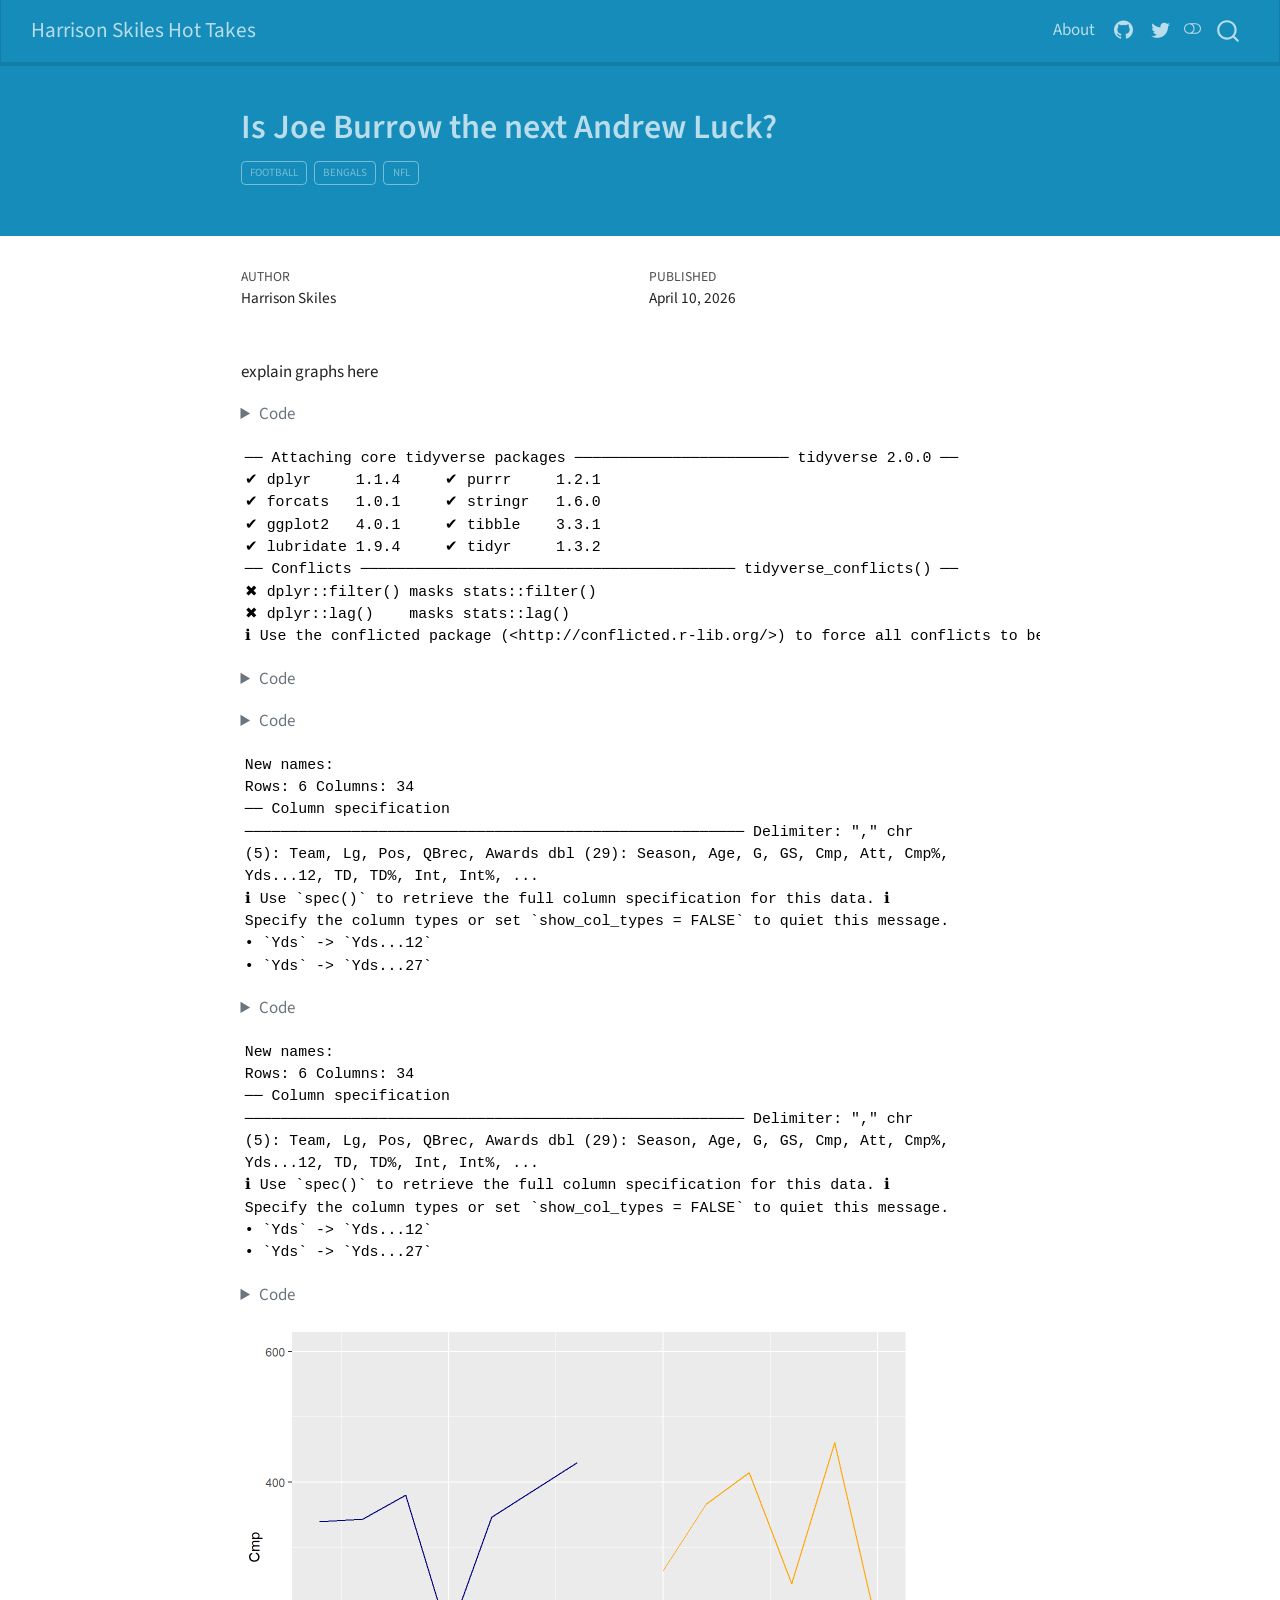
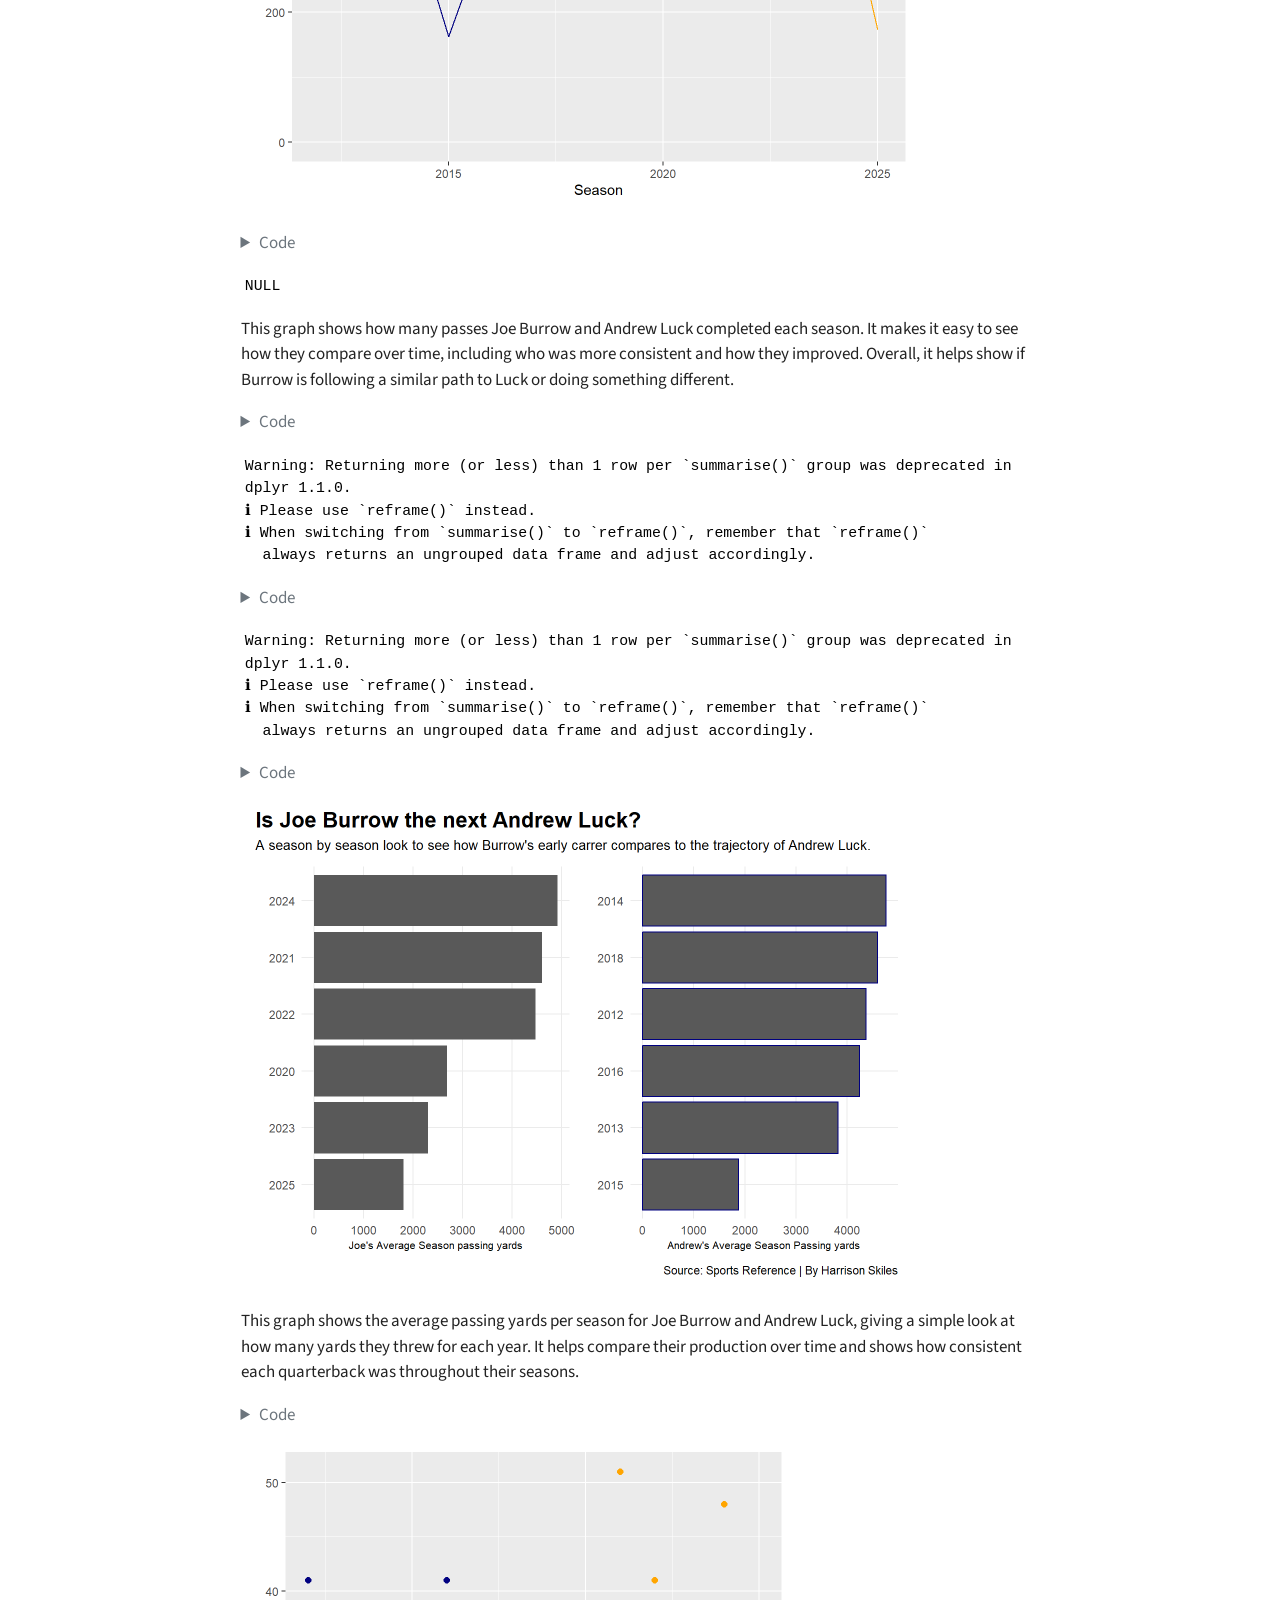
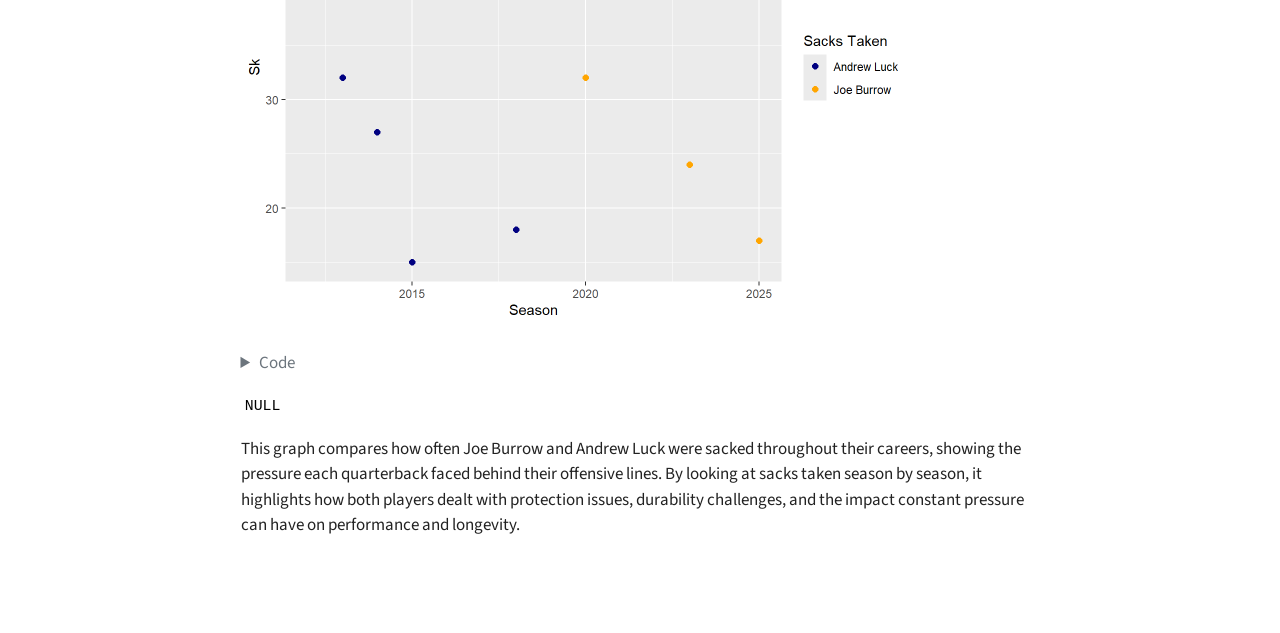
==== posts/JbvsAL/index.html @ 2c0ae437 "Update" ====
<!DOCTYPE html>
<html xmlns="http://www.w3.org/1999/xhtml" lang="en" xml:lang="en"><head>

<meta charset="utf-8">
<meta name="generator" content="quarto-1.9.36">

<meta name="viewport" content="width=device-width, initial-scale=1.0, user-scalable=yes">

<meta name="author" content="Harrison Skiles">
<meta name="dcterms.date" content="2026-04-10">

<title>Is Joe Burrow the next Andrew Luck? – Harrison Skiles Hot Takes</title>
<style>
/* Default styles provided by pandoc.
** See https://pandoc.org/MANUAL.html#variables-for-html for config info.
*/
code{white-space: pre-wrap;}
span.smallcaps{font-variant: small-caps;}
div.columns{display: flex; gap: min(4vw, 1.5em);}
div.column{flex: auto; overflow-x: auto;}
div.hanging-indent{margin-left: 1.5em; text-indent: -1.5em;}
ul.task-list{list-style: none;}
ul.task-list li input[type="checkbox"] {
  width: 0.8em;
  margin: 0 0.8em 0.2em -1em; /* quarto-specific, see https://github.com/quarto-dev/quarto-cli/issues/4556 */ 
  vertical-align: middle;
}
/* CSS for syntax highlighting */
html { -webkit-text-size-adjust: 100%; }
pre > code.sourceCode { white-space: pre; position: relative; }
pre > code.sourceCode > span { display: inline-block; line-height: 1.25; }
pre > code.sourceCode > span:empty { height: 1.2em; }
.sourceCode { overflow: visible; }
code.sourceCode > span { color: inherit; text-decoration: inherit; }
div.sourceCode { margin: 1em 0; }
pre.sourceCode { margin: 0; }
@media screen {
div.sourceCode { overflow: auto; }
}
@media print {
pre > code.sourceCode { white-space: pre-wrap; }
pre > code.sourceCode > span { text-indent: -5em; padding-left: 5em; }
}
pre.numberSource code
  { counter-reset: source-line 0; }
pre.numberSource code > span
  { position: relative; left: -4em; counter-increment: source-line; }
pre.numberSource code > span > a:first-child::before
  { content: counter(source-line);
    position: relative; left: -1em; text-align: right; vertical-align: baseline;
    border: none; display: inline-block;
    -webkit-touch-callout: none; -webkit-user-select: none;
    -khtml-user-select: none; -moz-user-select: none;
    -ms-user-select: none; user-select: none;
    padding: 0 4px; width: 4em;
  }
pre.numberSource { margin-left: 3em;  padding-left: 4px; }
div.sourceCode
  {   }
@media screen {
pre > code.sourceCode > span > a:first-child::before { text-decoration: underline; }
}
</style>


<script src="../../site_libs/quarto-nav/quarto-nav.js"></script>
<script src="../../site_libs/quarto-nav/headroom.min.js"></script>
<script src="../../site_libs/clipboard/clipboard.min.js"></script>
<script src="../../site_libs/quarto-search/autocomplete.umd.js"></script>
<script src="../../site_libs/quarto-search/fuse.min.js"></script>
<script src="../../site_libs/quarto-search/quarto-search.js"></script>
<meta name="quarto:offset" content="../../">
<link href="../../logo.png" rel="icon" type="image/png">
<script src="../../site_libs/quarto-html/quarto.js" type="module"></script>
<script src="../../site_libs/quarto-html/tabsets/tabsets.js" type="module"></script>
<script src="../../site_libs/quarto-html/popper.min.js"></script>
<script src="../../site_libs/quarto-html/tippy.umd.min.js"></script>
<script src="../../site_libs/quarto-html/anchor.min.js"></script>
<link href="../../site_libs/quarto-html/tippy.css" rel="stylesheet">
<link href="../../site_libs/quarto-html/quarto-syntax-highlighting-845c23b38eaddc0f92fda52bfe77a8c8.css" rel="stylesheet" class="quarto-color-scheme" id="quarto-text-highlighting-styles">
<link href="../../site_libs/quarto-html/quarto-syntax-highlighting-dark-f418161beb48e0141c760e455f12af2c.css" rel="stylesheet" class="quarto-color-scheme quarto-color-alternate" id="quarto-text-highlighting-styles">
<link href="../../site_libs/quarto-html/quarto-syntax-highlighting-845c23b38eaddc0f92fda52bfe77a8c8.css" rel="stylesheet" class="quarto-color-scheme-extra" id="quarto-text-highlighting-styles">
<script src="../../site_libs/bootstrap/bootstrap.min.js"></script>
<link href="../../site_libs/bootstrap/bootstrap-icons.css" rel="stylesheet">
<link href="../../site_libs/bootstrap/bootstrap-267efaf477eec0fe62d4fb3579b721f4.min.css" rel="stylesheet" append-hash="true" class="quarto-color-scheme" id="quarto-bootstrap" data-mode="light">
<link href="../../site_libs/bootstrap/bootstrap-dark-83aa922c66320fb2466ab483cafd95a8.min.css" rel="stylesheet" append-hash="true" class="quarto-color-scheme quarto-color-alternate" id="quarto-bootstrap" data-mode="light">
<link href="../../site_libs/bootstrap/bootstrap-267efaf477eec0fe62d4fb3579b721f4.min.css" rel="stylesheet" append-hash="true" class="quarto-color-scheme-extra" id="quarto-bootstrap" data-mode="light">
<script id="quarto-search-options" type="application/json">{
  "location": "navbar",
  "copy-button": false,
  "collapse-after": 3,
  "panel-placement": "end",
  "type": "overlay",
  "limit": 50,
  "keyboard-shortcut": [
    "f",
    "/",
    "s"
  ],
  "show-item-context": false,
  "language": {
    "search-no-results-text": "No results",
    "search-matching-documents-text": "matching documents",
    "search-copy-link-title": "Copy link to search",
    "search-hide-matches-text": "Hide additional matches",
    "search-more-match-text": "more match in this document",
    "search-more-matches-text": "more matches in this document",
    "search-clear-button-title": "Clear",
    "search-text-placeholder": "",
    "search-detached-cancel-button-title": "Cancel",
    "search-submit-button-title": "Submit",
    "search-label": "Search"
  }
}</script>


<link rel="stylesheet" href="../../styles.css">
</head>

<body class="nav-fixed fullcontent quarto-light"><script id="quarto-html-before-body" type="application/javascript">
    const toggleBodyColorMode = (bsSheetEl) => {
      const mode = bsSheetEl.getAttribute("data-mode");
      const bodyEl = window.document.querySelector("body");
      if (mode === "dark") {
        bodyEl.classList.add("quarto-dark");
        bodyEl.classList.remove("quarto-light");
      } else {
        bodyEl.classList.add("quarto-light");
        bodyEl.classList.remove("quarto-dark");
      }
    }
    const toggleBodyColorPrimary = () => {
      const bsSheetEl = window.document.querySelector("link#quarto-bootstrap:not([rel=disabled-stylesheet])");
      if (bsSheetEl) {
        toggleBodyColorMode(bsSheetEl);
      }
    }
    const setColorSchemeToggle = (alternate) => {
      const toggles = window.document.querySelectorAll('.quarto-color-scheme-toggle');
      for (let i=0; i < toggles.length; i++) {
        const toggle = toggles[i];
        if (toggle) {
          if (alternate) {
            toggle.classList.add("alternate");
          } else {
            toggle.classList.remove("alternate");
          }
        }
      }
    };
    const toggleColorMode = (alternate) => {
      // Switch the stylesheets
      const primaryStylesheets = window.document.querySelectorAll('link.quarto-color-scheme:not(.quarto-color-alternate)');
      const alternateStylesheets = window.document.querySelectorAll('link.quarto-color-scheme.quarto-color-alternate');
      manageTransitions('#quarto-margin-sidebar .nav-link', false);
      if (alternate) {
        // note: dark is layered on light, we don't disable primary!
        enableStylesheet(alternateStylesheets);
        for (const sheetNode of alternateStylesheets) {
          if (sheetNode.id === "quarto-bootstrap") {
            toggleBodyColorMode(sheetNode);
          }
        }
      } else {
        disableStylesheet(alternateStylesheets);
        enableStylesheet(primaryStylesheets)
        toggleBodyColorPrimary();
      }
      manageTransitions('#quarto-margin-sidebar .nav-link', true);
      // Switch the toggles
      setColorSchemeToggle(alternate)
      // Hack to workaround the fact that safari doesn't
      // properly recolor the scrollbar when toggling (#1455)
      if (navigator.userAgent.indexOf('Safari') > 0 && navigator.userAgent.indexOf('Chrome') == -1) {
        manageTransitions("body", false);
        window.scrollTo(0, 1);
        setTimeout(() => {
          window.scrollTo(0, 0);
          manageTransitions("body", true);
        }, 40);
      }
    }
    const disableStylesheet = (stylesheets) => {
      for (let i=0; i < stylesheets.length; i++) {
        const stylesheet = stylesheets[i];
        stylesheet.rel = 'disabled-stylesheet';
      }
    }
    const enableStylesheet = (stylesheets) => {
      for (let i=0; i < stylesheets.length; i++) {
        const stylesheet = stylesheets[i];
        if(stylesheet.rel !== 'stylesheet') { // for Chrome, which will still FOUC without this check
          stylesheet.rel = 'stylesheet';
        }
      }
    }
    const manageTransitions = (selector, allowTransitions) => {
      const els = window.document.querySelectorAll(selector);
      for (let i=0; i < els.length; i++) {
        const el = els[i];
        if (allowTransitions) {
          el.classList.remove('notransition');
        } else {
          el.classList.add('notransition');
        }
      }
    }
    const isFileUrl = () => {
      return window.location.protocol === 'file:';
    }
    const hasAlternateSentinel = () => {
      let styleSentinel = getColorSchemeSentinel();
      if (styleSentinel !== null) {
        return styleSentinel === "alternate";
      } else {
        return false;
      }
    }
    const setStyleSentinel = (alternate) => {
      const value = alternate ? "alternate" : "default";
      if (!isFileUrl()) {
        window.localStorage.setItem("quarto-color-scheme", value);
      } else {
        localAlternateSentinel = value;
      }
    }
    const getColorSchemeSentinel = () => {
      if (!isFileUrl()) {
        const storageValue = window.localStorage.getItem("quarto-color-scheme");
        return storageValue != null ? storageValue : localAlternateSentinel;
      } else {
        return localAlternateSentinel;
      }
    }
    const toggleGiscusIfUsed = (isAlternate, darkModeDefault) => {
      const baseTheme = document.querySelector('#giscus-base-theme')?.value ?? 'light';
      const alternateTheme = document.querySelector('#giscus-alt-theme')?.value ?? 'dark';
      let newTheme = '';
      if(authorPrefersDark) {
        newTheme = isAlternate ? baseTheme : alternateTheme;
      } else {
        newTheme = isAlternate ? alternateTheme : baseTheme;
      }
      const changeGiscusTheme = () => {
        // From: https://github.com/giscus/giscus/issues/336
        const sendMessage = (message) => {
          const iframe = document.querySelector('iframe.giscus-frame');
          if (!iframe) return;
          iframe.contentWindow.postMessage({ giscus: message }, 'https://giscus.app');
        }
        sendMessage({
          setConfig: {
            theme: newTheme
          }
        });
      }
      const isGiscussLoaded = window.document.querySelector('iframe.giscus-frame') !== null;
      if (isGiscussLoaded) {
        changeGiscusTheme();
      }
    };
    const authorPrefersDark = false;
    const darkModeDefault = authorPrefersDark;
      document.querySelector('link#quarto-text-highlighting-styles.quarto-color-scheme-extra').rel = 'disabled-stylesheet';
      document.querySelector('link#quarto-bootstrap.quarto-color-scheme-extra').rel = 'disabled-stylesheet';
    let localAlternateSentinel = darkModeDefault ? 'alternate' : 'default';
    // Dark / light mode switch
    window.quartoToggleColorScheme = () => {
      // Read the current dark / light value
      let toAlternate = !hasAlternateSentinel();
      toggleColorMode(toAlternate);
      setStyleSentinel(toAlternate);
      toggleGiscusIfUsed(toAlternate, darkModeDefault);
      window.dispatchEvent(new Event('resize'));
    };
    // Switch to dark mode if need be
    if (hasAlternateSentinel()) {
      toggleColorMode(true);
    } else {
      toggleColorMode(false);
    }
  </script>

<div id="quarto-search-results"></div>
  <header id="quarto-header" class="headroom fixed-top quarto-banner">
    <nav class="navbar navbar-expand-lg " data-bs-theme="dark">
      <div class="navbar-container container-fluid">
      <div class="navbar-brand-container mx-auto">
    <a class="navbar-brand" href="../../index.html">
    <span class="navbar-title">Harrison Skiles Hot Takes</span>
    </a>
  </div>
            <div id="quarto-search" class="" title="Search"></div>
          <button class="navbar-toggler" type="button" data-bs-toggle="collapse" data-bs-target="#navbarCollapse" aria-controls="navbarCollapse" role="menu" aria-expanded="false" aria-label="Toggle navigation" onclick="if (window.quartoToggleHeadroom) { window.quartoToggleHeadroom(); }">
  <span class="navbar-toggler-icon"></span>
</button>
          <div class="collapse navbar-collapse" id="navbarCollapse">
            <ul class="navbar-nav navbar-nav-scroll ms-auto">
  <li class="nav-item">
    <a class="nav-link" href="../../about.html"> 
<span class="menu-text">About</span></a>
  </li>  
  <li class="nav-item compact">
    <a class="nav-link" href="https://github.com/hskiles"> <i class="bi bi-github" role="img">
</i> 
<span class="menu-text"></span></a>
  </li>  
  <li class="nav-item compact">
    <a class="nav-link" href="https://twitter.com/mattwaite"> <i class="bi bi-twitter" role="img">
</i> 
<span class="menu-text"></span></a>
  </li>  
</ul>
          </div> <!-- /navcollapse -->
            <div class="quarto-navbar-tools">
  <a href="" class="quarto-color-scheme-toggle quarto-navigation-tool  px-1" onclick="window.quartoToggleColorScheme(); return false;" title="Toggle dark mode"><i class="bi"></i></a>
</div>
      </div> <!-- /container-fluid -->
    </nav>
</header>
<!-- content -->
<header id="title-block-header" class="quarto-title-block default page-columns page-full">
  <div class="quarto-title-banner page-columns page-full">
    <div class="quarto-title column-body">
      <h1 class="title">Is Joe Burrow the next Andrew Luck?</h1>
                                <div class="quarto-categories">
                <div class="quarto-category">football</div>
                <div class="quarto-category">Bengals</div>
                <div class="quarto-category">nfl</div>
              </div>
                  </div>
  </div>
    
  
  <div class="quarto-title-meta">

      <div>
      <div class="quarto-title-meta-heading">Author</div>
      <div class="quarto-title-meta-contents">
               <p>Harrison Skiles </p>
            </div>
    </div>
      
      <div>
      <div class="quarto-title-meta-heading">Published</div>
      <div class="quarto-title-meta-contents">
        <p class="date">April 10, 2026</p>
      </div>
    </div>
    
      
    </div>
    
  
  </header><div id="quarto-content" class="quarto-container page-columns page-rows-contents page-layout-article page-navbar">
<!-- sidebar -->
<!-- margin-sidebar -->
    
<!-- main -->
<main class="content quarto-banner-title-block" id="quarto-document-content">






<p>explain graphs here</p>
<div class="cell">
<details class="code-fold">
<summary>Code</summary>
<div class="code-copy-outer-scaffold"><div class="sourceCode cell-code" id="cb1"><pre class="sourceCode r code-with-copy"><code class="sourceCode r"><span id="cb1-1"><a href="#cb1-1" aria-hidden="true" tabindex="-1"></a><span class="fu">library</span>(readr)</span>
<span id="cb1-2"><a href="#cb1-2" aria-hidden="true" tabindex="-1"></a><span class="fu">library</span>(tidyverse)</span></code></pre></div><button title="Copy to Clipboard" class="code-copy-button"><i class="bi"></i></button></div>
</details>
<div class="cell-output cell-output-stderr">
<pre><code>── Attaching core tidyverse packages ──────────────────────── tidyverse 2.0.0 ──
✔ dplyr     1.1.4     ✔ purrr     1.2.1
✔ forcats   1.0.1     ✔ stringr   1.6.0
✔ ggplot2   4.0.1     ✔ tibble    3.3.1
✔ lubridate 1.9.4     ✔ tidyr     1.3.2
── Conflicts ────────────────────────────────────────── tidyverse_conflicts() ──
✖ dplyr::filter() masks stats::filter()
✖ dplyr::lag()    masks stats::lag()
ℹ Use the conflicted package (&lt;http://conflicted.r-lib.org/&gt;) to force all conflicts to become errors</code></pre>
</div>
<details class="code-fold">
<summary>Code</summary>
<div class="code-copy-outer-scaffold"><div class="sourceCode cell-code" id="cb3"><pre class="sourceCode r code-with-copy"><code class="sourceCode r"><span id="cb3-1"><a href="#cb3-1" aria-hidden="true" tabindex="-1"></a><span class="fu">library</span>(dplyr)</span>
<span id="cb3-2"><a href="#cb3-2" aria-hidden="true" tabindex="-1"></a><span class="fu">library</span>(ggplot2)</span>
<span id="cb3-3"><a href="#cb3-3" aria-hidden="true" tabindex="-1"></a><span class="fu">library</span>(patchwork)</span></code></pre></div><button title="Copy to Clipboard" class="code-copy-button"><i class="bi"></i></button></div>
</details>
</div>
<div class="cell">
<details class="code-fold">
<summary>Code</summary>
<div class="code-copy-outer-scaffold"><div class="sourceCode cell-code" id="cb4"><pre class="sourceCode r code-with-copy"><code class="sourceCode r"><span id="cb4-1"><a href="#cb4-1" aria-hidden="true" tabindex="-1"></a>joeb <span class="ot">&lt;-</span> <span class="fu">read_csv</span>(<span class="st">"data/joeb.csv"</span>)</span></code></pre></div><button title="Copy to Clipboard" class="code-copy-button"><i class="bi"></i></button></div>
</details>
<div class="cell-output cell-output-stderr">
<pre><code>New names:
Rows: 6 Columns: 34
── Column specification
──────────────────────────────────────────────────────── Delimiter: "," chr
(5): Team, Lg, Pos, QBrec, Awards dbl (29): Season, Age, G, GS, Cmp, Att, Cmp%,
Yds...12, TD, TD%, Int, Int%, ...
ℹ Use `spec()` to retrieve the full column specification for this data. ℹ
Specify the column types or set `show_col_types = FALSE` to quiet this message.
• `Yds` -&gt; `Yds...12`
• `Yds` -&gt; `Yds...27`</code></pre>
</div>
</div>
<div class="cell">
<details class="code-fold">
<summary>Code</summary>
<div class="code-copy-outer-scaffold"><div class="sourceCode cell-code" id="cb6"><pre class="sourceCode r code-with-copy"><code class="sourceCode r"><span id="cb6-1"><a href="#cb6-1" aria-hidden="true" tabindex="-1"></a>Aluck <span class="ot">&lt;-</span> <span class="fu">read_csv</span>(<span class="st">"data/andrewl.csv"</span>)</span></code></pre></div><button title="Copy to Clipboard" class="code-copy-button"><i class="bi"></i></button></div>
</details>
<div class="cell-output cell-output-stderr">
<pre><code>New names:
Rows: 6 Columns: 34
── Column specification
──────────────────────────────────────────────────────── Delimiter: "," chr
(5): Team, Lg, Pos, QBrec, Awards dbl (29): Season, Age, G, GS, Cmp, Att, Cmp%,
Yds...12, TD, TD%, Int, Int%, ...
ℹ Use `spec()` to retrieve the full column specification for this data. ℹ
Specify the column types or set `show_col_types = FALSE` to quiet this message.
• `Yds` -&gt; `Yds...12`
• `Yds` -&gt; `Yds...27`</code></pre>
</div>
</div>
<div class="cell">
<details class="code-fold">
<summary>Code</summary>
<div class="code-copy-outer-scaffold"><div class="sourceCode cell-code" id="cb8"><pre class="sourceCode r code-with-copy"><code class="sourceCode r"><span id="cb8-1"><a href="#cb8-1" aria-hidden="true" tabindex="-1"></a>joebs <span class="ot">&lt;-</span> joeb </span>
<span id="cb8-2"><a href="#cb8-2" aria-hidden="true" tabindex="-1"></a> Als <span class="ot">&lt;-</span> Aluck</span>
<span id="cb8-3"><a href="#cb8-3" aria-hidden="true" tabindex="-1"></a><span class="fu">ggplot</span>() <span class="sc">+</span></span>
<span id="cb8-4"><a href="#cb8-4" aria-hidden="true" tabindex="-1"></a>    <span class="fu">geom_line</span>(<span class="at">data=</span> joebs, <span class="fu">aes</span> (<span class="at">x=</span> Season, <span class="at">y=</span> Cmp), <span class="at">color=</span><span class="st">"orange"</span>) <span class="sc">+</span></span>
<span id="cb8-5"><a href="#cb8-5" aria-hidden="true" tabindex="-1"></a>    <span class="fu">geom_line</span>(<span class="at">data=</span> Als, <span class="fu">aes</span> (<span class="at">x=</span> Season, <span class="at">y=</span> Cmp), <span class="at">color=</span><span class="st">"navy"</span>) <span class="sc">+</span></span>
<span id="cb8-6"><a href="#cb8-6" aria-hidden="true" tabindex="-1"></a>  <span class="fu">scale_y_continuous</span>(<span class="at">limits =</span> <span class="fu">c</span>(<span class="dv">0</span>, <span class="dv">600</span>))</span></code></pre></div><button title="Copy to Clipboard" class="code-copy-button"><i class="bi"></i></button></div>
</details>
<div class="cell-output-display">
<div>
<figure class="figure">
<p><img src="index_files/figure-html/unnamed-chunk-4-1.png" class="img-fluid figure-img" width="672"></p>
</figure>
</div>
</div>
<details class="code-fold">
<summary>Code</summary>
<div class="code-copy-outer-scaffold"><div class="sourceCode cell-code" id="cb9"><pre class="sourceCode r code-with-copy"><code class="sourceCode r"><span id="cb9-1"><a href="#cb9-1" aria-hidden="true" tabindex="-1"></a><span class="fu">plot_annotation</span>(</span>
<span id="cb9-2"><a href="#cb9-2" aria-hidden="true" tabindex="-1"></a>    <span class="at">title =</span> <span class="st">"Is Joe Burrow the next Andrew Luck?"</span>,</span>
<span id="cb9-3"><a href="#cb9-3" aria-hidden="true" tabindex="-1"></a>    <span class="at">subtitle =</span> <span class="st">"A season by season look to see how Burrow's early carrer compares to the trajectory of Andrew Luck."</span>,</span>
<span id="cb9-4"><a href="#cb9-4" aria-hidden="true" tabindex="-1"></a>    <span class="at">caption =</span> <span class="st">"Source: Sports Reference | By Harrison Skiles"</span></span>
<span id="cb9-5"><a href="#cb9-5" aria-hidden="true" tabindex="-1"></a>  )  <span class="sc">&amp;</span> </span>
<span id="cb9-6"><a href="#cb9-6" aria-hidden="true" tabindex="-1"></a>  <span class="fu">theme</span>(</span>
<span id="cb9-7"><a href="#cb9-7" aria-hidden="true" tabindex="-1"></a>    <span class="at">plot.title =</span> <span class="fu">element_text</span>(<span class="at">size =</span> <span class="dv">16</span>, <span class="at">face =</span> <span class="st">"bold"</span>),</span>
<span id="cb9-8"><a href="#cb9-8" aria-hidden="true" tabindex="-1"></a>    <span class="at">axis.title =</span> <span class="fu">element_text</span>(<span class="at">size =</span> <span class="dv">8</span>), </span>
<span id="cb9-9"><a href="#cb9-9" aria-hidden="true" tabindex="-1"></a>    <span class="at">plot.subtitle =</span> <span class="fu">element_text</span>(<span class="at">size=</span><span class="dv">10</span>), </span>
<span id="cb9-10"><a href="#cb9-10" aria-hidden="true" tabindex="-1"></a>    <span class="at">panel.grid.minor =</span> <span class="fu">element_blank</span>()</span>
<span id="cb9-11"><a href="#cb9-11" aria-hidden="true" tabindex="-1"></a>  )</span></code></pre></div><button title="Copy to Clipboard" class="code-copy-button"><i class="bi"></i></button></div>
</details>
<div class="cell-output cell-output-stdout">
<pre><code>NULL</code></pre>
</div>
</div>
<p>This graph shows how many passes Joe Burrow and Andrew Luck completed each season. It makes it easy to see how they compare over time, including who was more consistent and how they improved. Overall, it helps show if Burrow is following a similar path to Luck or doing something different.</p>
<div class="cell">
<details class="code-fold">
<summary>Code</summary>
<div class="code-copy-outer-scaffold"><div class="sourceCode cell-code" id="cb11"><pre class="sourceCode r code-with-copy"><code class="sourceCode r"><span id="cb11-1"><a href="#cb11-1" aria-hidden="true" tabindex="-1"></a>joetotal <span class="ot">&lt;-</span> joebs <span class="sc">|&gt;</span></span>
<span id="cb11-2"><a href="#cb11-2" aria-hidden="true" tabindex="-1"></a>  <span class="fu">summarise</span>(</span>
<span id="cb11-3"><a href="#cb11-3" aria-hidden="true" tabindex="-1"></a>    <span class="at">totalcmp =</span> <span class="fu">sum</span>(Cmp),</span>
<span id="cb11-4"><a href="#cb11-4" aria-hidden="true" tabindex="-1"></a>    <span class="at">totalatt =</span> <span class="fu">sum</span>(Att),</span>
<span id="cb11-5"><a href="#cb11-5" aria-hidden="true" tabindex="-1"></a>    <span class="at">totaltd =</span> <span class="fu">sum</span>(TD),</span>
<span id="cb11-6"><a href="#cb11-6" aria-hidden="true" tabindex="-1"></a>    <span class="at">season=</span> Season</span>
<span id="cb11-7"><a href="#cb11-7" aria-hidden="true" tabindex="-1"></a>  ) <span class="sc">|&gt;</span></span>
<span id="cb11-8"><a href="#cb11-8" aria-hidden="true" tabindex="-1"></a>  <span class="fu">mutate</span>(</span>
<span id="cb11-9"><a href="#cb11-9" aria-hidden="true" tabindex="-1"></a>    <span class="at">passing_avg =</span> totalcmp<span class="sc">/</span>totalatt</span>
<span id="cb11-10"><a href="#cb11-10" aria-hidden="true" tabindex="-1"></a>  )</span></code></pre></div><button title="Copy to Clipboard" class="code-copy-button"><i class="bi"></i></button></div>
</details>
<div class="cell-output cell-output-stderr">
<pre><code>Warning: Returning more (or less) than 1 row per `summarise()` group was deprecated in
dplyr 1.1.0.
ℹ Please use `reframe()` instead.
ℹ When switching from `summarise()` to `reframe()`, remember that `reframe()`
  always returns an ungrouped data frame and adjust accordingly.</code></pre>
</div>
</div>
<div class="cell">
<details class="code-fold">
<summary>Code</summary>
<div class="code-copy-outer-scaffold"><div class="sourceCode cell-code" id="cb13"><pre class="sourceCode r code-with-copy"><code class="sourceCode r"><span id="cb13-1"><a href="#cb13-1" aria-hidden="true" tabindex="-1"></a>Atotal <span class="ot">&lt;-</span> Als <span class="sc">|&gt;</span></span>
<span id="cb13-2"><a href="#cb13-2" aria-hidden="true" tabindex="-1"></a>  <span class="fu">summarise</span>(</span>
<span id="cb13-3"><a href="#cb13-3" aria-hidden="true" tabindex="-1"></a>    <span class="at">totalcmp =</span> <span class="fu">sum</span>(Cmp),</span>
<span id="cb13-4"><a href="#cb13-4" aria-hidden="true" tabindex="-1"></a>    <span class="at">totalatt =</span> <span class="fu">sum</span>(Att),</span>
<span id="cb13-5"><a href="#cb13-5" aria-hidden="true" tabindex="-1"></a>    <span class="at">totaltd =</span> <span class="fu">sum</span>(TD),</span>
<span id="cb13-6"><a href="#cb13-6" aria-hidden="true" tabindex="-1"></a>    <span class="at">season =</span> Season</span>
<span id="cb13-7"><a href="#cb13-7" aria-hidden="true" tabindex="-1"></a>  ) <span class="sc">|&gt;</span></span>
<span id="cb13-8"><a href="#cb13-8" aria-hidden="true" tabindex="-1"></a>  <span class="fu">mutate</span>(</span>
<span id="cb13-9"><a href="#cb13-9" aria-hidden="true" tabindex="-1"></a>    <span class="at">passing_avg =</span> totalcmp<span class="sc">/</span>totalatt</span>
<span id="cb13-10"><a href="#cb13-10" aria-hidden="true" tabindex="-1"></a>  )</span></code></pre></div><button title="Copy to Clipboard" class="code-copy-button"><i class="bi"></i></button></div>
</details>
<div class="cell-output cell-output-stderr">
<pre><code>Warning: Returning more (or less) than 1 row per `summarise()` group was deprecated in
dplyr 1.1.0.
ℹ Please use `reframe()` instead.
ℹ When switching from `summarise()` to `reframe()`, remember that `reframe()`
  always returns an ungrouped data frame and adjust accordingly.</code></pre>
</div>
</div>
<div class="cell">
<details class="code-fold">
<summary>Code</summary>
<div class="code-copy-outer-scaffold"><div class="sourceCode cell-code" id="cb15"><pre class="sourceCode r code-with-copy"><code class="sourceCode r"><span id="cb15-1"><a href="#cb15-1" aria-hidden="true" tabindex="-1"></a>Joe <span class="ot">&lt;-</span> <span class="fu">ggplot</span>() <span class="sc">+</span> </span>
<span id="cb15-2"><a href="#cb15-2" aria-hidden="true" tabindex="-1"></a>  <span class="fu">geom_bar</span>(<span class="at">data=</span>joeb, <span class="fu">aes</span>(<span class="at">x=</span><span class="fu">reorder</span>(Season, Yds...<span class="dv">12</span>), <span class="at">weight=</span>Yds...<span class="dv">12</span>)) <span class="sc">+</span></span>
<span id="cb15-3"><a href="#cb15-3" aria-hidden="true" tabindex="-1"></a>  <span class="fu">coord_flip</span>() <span class="sc">+</span> </span>
<span id="cb15-4"><a href="#cb15-4" aria-hidden="true" tabindex="-1"></a>  <span class="fu">labs</span>(</span>
<span id="cb15-5"><a href="#cb15-5" aria-hidden="true" tabindex="-1"></a>    <span class="at">x=</span><span class="st">""</span>, </span>
<span id="cb15-6"><a href="#cb15-6" aria-hidden="true" tabindex="-1"></a>    <span class="at">y=</span><span class="st">"Joe's Average Season passing yards"</span></span>
<span id="cb15-7"><a href="#cb15-7" aria-hidden="true" tabindex="-1"></a>    ) <span class="sc">+</span> </span>
<span id="cb15-8"><a href="#cb15-8" aria-hidden="true" tabindex="-1"></a>  <span class="fu">theme_minimal</span>()</span>
<span id="cb15-9"><a href="#cb15-9" aria-hidden="true" tabindex="-1"></a></span>
<span id="cb15-10"><a href="#cb15-10" aria-hidden="true" tabindex="-1"></a>Andrew <span class="ot">&lt;-</span> <span class="fu">ggplot</span>() <span class="sc">+</span> </span>
<span id="cb15-11"><a href="#cb15-11" aria-hidden="true" tabindex="-1"></a>  <span class="fu">geom_bar</span>(<span class="at">data=</span>Als, <span class="fu">aes</span>(<span class="at">x=</span><span class="fu">reorder</span>(Season, Yds...<span class="dv">12</span>), <span class="at">weight=</span>Yds...<span class="dv">12</span>), <span class="at">color=</span><span class="st">"navy"</span>) <span class="sc">+</span></span>
<span id="cb15-12"><a href="#cb15-12" aria-hidden="true" tabindex="-1"></a>  <span class="fu">coord_flip</span>() <span class="sc">+</span>  </span>
<span id="cb15-13"><a href="#cb15-13" aria-hidden="true" tabindex="-1"></a>  <span class="fu">labs</span>(</span>
<span id="cb15-14"><a href="#cb15-14" aria-hidden="true" tabindex="-1"></a>    <span class="at">x=</span><span class="st">""</span>, </span>
<span id="cb15-15"><a href="#cb15-15" aria-hidden="true" tabindex="-1"></a>    <span class="at">y=</span><span class="st">"Andrew's Average Season Passing yards"</span>) <span class="sc">+</span> </span>
<span id="cb15-16"><a href="#cb15-16" aria-hidden="true" tabindex="-1"></a>  <span class="fu">theme_minimal</span>()</span>
<span id="cb15-17"><a href="#cb15-17" aria-hidden="true" tabindex="-1"></a></span>
<span id="cb15-18"><a href="#cb15-18" aria-hidden="true" tabindex="-1"></a>Joe <span class="sc">+</span> Andrew <span class="sc">+</span></span>
<span id="cb15-19"><a href="#cb15-19" aria-hidden="true" tabindex="-1"></a>  <span class="fu">plot_annotation</span>(</span>
<span id="cb15-20"><a href="#cb15-20" aria-hidden="true" tabindex="-1"></a>    <span class="at">title =</span> <span class="st">"Is Joe Burrow the next Andrew Luck?"</span>,</span>
<span id="cb15-21"><a href="#cb15-21" aria-hidden="true" tabindex="-1"></a>    <span class="at">subtitle =</span> <span class="st">"A season by season look to see how Burrow's early carrer compares to the trajectory of Andrew Luck."</span>,</span>
<span id="cb15-22"><a href="#cb15-22" aria-hidden="true" tabindex="-1"></a>    <span class="at">caption =</span> <span class="st">"Source: Sports Reference | By Harrison Skiles"</span></span>
<span id="cb15-23"><a href="#cb15-23" aria-hidden="true" tabindex="-1"></a>  )  <span class="sc">&amp;</span> </span>
<span id="cb15-24"><a href="#cb15-24" aria-hidden="true" tabindex="-1"></a>  <span class="fu">theme</span>(</span>
<span id="cb15-25"><a href="#cb15-25" aria-hidden="true" tabindex="-1"></a>    <span class="at">plot.title =</span> <span class="fu">element_text</span>(<span class="at">size =</span> <span class="dv">16</span>, <span class="at">face =</span> <span class="st">"bold"</span>),</span>
<span id="cb15-26"><a href="#cb15-26" aria-hidden="true" tabindex="-1"></a>    <span class="at">axis.title =</span> <span class="fu">element_text</span>(<span class="at">size =</span> <span class="dv">8</span>), </span>
<span id="cb15-27"><a href="#cb15-27" aria-hidden="true" tabindex="-1"></a>    <span class="at">plot.subtitle =</span> <span class="fu">element_text</span>(<span class="at">size=</span><span class="dv">10</span>), </span>
<span id="cb15-28"><a href="#cb15-28" aria-hidden="true" tabindex="-1"></a>    <span class="at">panel.grid.minor =</span> <span class="fu">element_blank</span>()</span>
<span id="cb15-29"><a href="#cb15-29" aria-hidden="true" tabindex="-1"></a>  )</span></code></pre></div><button title="Copy to Clipboard" class="code-copy-button"><i class="bi"></i></button></div>
</details>
<div class="cell-output-display">
<div>
<figure class="figure">
<p><img src="index_files/figure-html/unnamed-chunk-7-1.png" class="img-fluid figure-img" width="672"></p>
</figure>
</div>
</div>
</div>
<p>This graph shows the average passing yards per season for Joe Burrow and Andrew Luck, giving a simple look at how many yards they threw for each year. It helps compare their production over time and shows how consistent each quarterback was throughout their seasons.</p>
<div class="cell">
<details class="code-fold">
<summary>Code</summary>
<div class="code-copy-outer-scaffold"><div class="sourceCode cell-code" id="cb16"><pre class="sourceCode r code-with-copy"><code class="sourceCode r"><span id="cb16-1"><a href="#cb16-1" aria-hidden="true" tabindex="-1"></a><span class="fu">ggplot</span>() <span class="sc">+</span></span>
<span id="cb16-2"><a href="#cb16-2" aria-hidden="true" tabindex="-1"></a>  <span class="fu">geom_segment</span>(</span>
<span id="cb16-3"><a href="#cb16-3" aria-hidden="true" tabindex="-1"></a>    <span class="at">data=</span> joeb,</span>
<span id="cb16-4"><a href="#cb16-4" aria-hidden="true" tabindex="-1"></a>    <span class="fu">aes</span>(</span>
<span id="cb16-5"><a href="#cb16-5" aria-hidden="true" tabindex="-1"></a>      <span class="at">y=</span>Sk, <span class="at">yend=</span>Sk,</span>
<span id="cb16-6"><a href="#cb16-6" aria-hidden="true" tabindex="-1"></a>      <span class="at">x=</span> Season, <span class="at">xend=</span> Season) ,</span>
<span id="cb16-7"><a href="#cb16-7" aria-hidden="true" tabindex="-1"></a>    <span class="at">color=</span><span class="st">"white"</span> ,</span>
<span id="cb16-8"><a href="#cb16-8" aria-hidden="true" tabindex="-1"></a>    <span class="at">linewidth =</span> <span class="fl">1.5</span></span>
<span id="cb16-9"><a href="#cb16-9" aria-hidden="true" tabindex="-1"></a>    ) <span class="sc">+</span></span>
<span id="cb16-10"><a href="#cb16-10" aria-hidden="true" tabindex="-1"></a>  <span class="fu">geom_point</span>(</span>
<span id="cb16-11"><a href="#cb16-11" aria-hidden="true" tabindex="-1"></a>    <span class="at">data=</span> joeb,</span>
<span id="cb16-12"><a href="#cb16-12" aria-hidden="true" tabindex="-1"></a>    <span class="fu">aes</span>(</span>
<span id="cb16-13"><a href="#cb16-13" aria-hidden="true" tabindex="-1"></a>      <span class="at">y=</span>Sk,</span>
<span id="cb16-14"><a href="#cb16-14" aria-hidden="true" tabindex="-1"></a>      <span class="at">x=</span>Season,</span>
<span id="cb16-15"><a href="#cb16-15" aria-hidden="true" tabindex="-1"></a>      <span class="at">color=</span><span class="st">"Joe Burrow"</span></span>
<span id="cb16-16"><a href="#cb16-16" aria-hidden="true" tabindex="-1"></a>    ), </span>
<span id="cb16-17"><a href="#cb16-17" aria-hidden="true" tabindex="-1"></a>    <span class="at">size=</span><span class="dv">2</span></span>
<span id="cb16-18"><a href="#cb16-18" aria-hidden="true" tabindex="-1"></a>  )<span class="sc">+</span></span>
<span id="cb16-19"><a href="#cb16-19" aria-hidden="true" tabindex="-1"></a>  <span class="fu">geom_point</span>(</span>
<span id="cb16-20"><a href="#cb16-20" aria-hidden="true" tabindex="-1"></a>    <span class="at">data=</span> Aluck,</span>
<span id="cb16-21"><a href="#cb16-21" aria-hidden="true" tabindex="-1"></a>    <span class="fu">aes</span>(</span>
<span id="cb16-22"><a href="#cb16-22" aria-hidden="true" tabindex="-1"></a>      <span class="at">y=</span>Sk,</span>
<span id="cb16-23"><a href="#cb16-23" aria-hidden="true" tabindex="-1"></a>      <span class="at">x=</span>Season,</span>
<span id="cb16-24"><a href="#cb16-24" aria-hidden="true" tabindex="-1"></a>      <span class="at">color=</span><span class="st">"Andrew Luck"</span></span>
<span id="cb16-25"><a href="#cb16-25" aria-hidden="true" tabindex="-1"></a>    ),</span>
<span id="cb16-26"><a href="#cb16-26" aria-hidden="true" tabindex="-1"></a>    <span class="at">size=</span><span class="dv">2</span></span>
<span id="cb16-27"><a href="#cb16-27" aria-hidden="true" tabindex="-1"></a>    )<span class="sc">+</span></span>
<span id="cb16-28"><a href="#cb16-28" aria-hidden="true" tabindex="-1"></a>  <span class="fu">scale_color_manual</span>(<span class="at">name=</span><span class="st">"Sacks Taken"</span>, <span class="at">values=</span><span class="fu">c</span>(<span class="st">"navy"</span>, <span class="st">"orange"</span>)</span>
<span id="cb16-29"><a href="#cb16-29" aria-hidden="true" tabindex="-1"></a>  )</span></code></pre></div><button title="Copy to Clipboard" class="code-copy-button"><i class="bi"></i></button></div>
</details>
<div class="cell-output-display">
<div>
<figure class="figure">
<p><img src="index_files/figure-html/unnamed-chunk-8-1.png" class="img-fluid figure-img" width="672"></p>
</figure>
</div>
</div>
<details class="code-fold">
<summary>Code</summary>
<div class="code-copy-outer-scaffold"><div class="sourceCode cell-code" id="cb17"><pre class="sourceCode r code-with-copy"><code class="sourceCode r"><span id="cb17-1"><a href="#cb17-1" aria-hidden="true" tabindex="-1"></a><span class="fu">plot_annotation</span>(</span>
<span id="cb17-2"><a href="#cb17-2" aria-hidden="true" tabindex="-1"></a>    <span class="at">title =</span> <span class="st">"Injuries have effected both of these quarterbacks"</span>,</span>
<span id="cb17-3"><a href="#cb17-3" aria-hidden="true" tabindex="-1"></a>    <span class="at">subtitle =</span> <span class="st">"A look into how many sacks both have taken."</span>,</span>
<span id="cb17-4"><a href="#cb17-4" aria-hidden="true" tabindex="-1"></a>    <span class="at">caption =</span> <span class="st">"Source: Sports Reference | By Harrison Skiles"</span></span>
<span id="cb17-5"><a href="#cb17-5" aria-hidden="true" tabindex="-1"></a>  )  <span class="sc">&amp;</span> </span>
<span id="cb17-6"><a href="#cb17-6" aria-hidden="true" tabindex="-1"></a>  <span class="fu">theme</span>(</span>
<span id="cb17-7"><a href="#cb17-7" aria-hidden="true" tabindex="-1"></a>    <span class="at">plot.title =</span> <span class="fu">element_text</span>(<span class="at">size =</span> <span class="dv">16</span>, <span class="at">face =</span> <span class="st">"bold"</span>),</span>
<span id="cb17-8"><a href="#cb17-8" aria-hidden="true" tabindex="-1"></a>    <span class="at">axis.title =</span> <span class="fu">element_text</span>(<span class="at">size =</span> <span class="dv">8</span>), </span>
<span id="cb17-9"><a href="#cb17-9" aria-hidden="true" tabindex="-1"></a>    <span class="at">plot.subtitle =</span> <span class="fu">element_text</span>(<span class="at">size=</span><span class="dv">10</span>), </span>
<span id="cb17-10"><a href="#cb17-10" aria-hidden="true" tabindex="-1"></a>    <span class="at">panel.grid.minor =</span> <span class="fu">element_blank</span>()</span>
<span id="cb17-11"><a href="#cb17-11" aria-hidden="true" tabindex="-1"></a>  )</span></code></pre></div><button title="Copy to Clipboard" class="code-copy-button"><i class="bi"></i></button></div>
</details>
<div class="cell-output cell-output-stdout">
<pre><code>NULL</code></pre>
</div>
</div>
<p>This graph compares how often Joe Burrow and Andrew Luck were sacked throughout their careers, showing the pressure each quarterback faced behind their offensive lines. By looking at sacks taken season by season, it highlights how both players dealt with protection issues, durability challenges, and the impact constant pressure can have on performance and longevity.</p>



</main> <!-- /main -->
<script id="quarto-html-after-body" type="application/javascript">
  window.document.addEventListener("DOMContentLoaded", function (event) {
    // Ensure there is a toggle, if there isn't float one in the top right
    if (window.document.querySelector('.quarto-color-scheme-toggle') === null) {
      const a = window.document.createElement('a');
      a.classList.add('top-right');
      a.classList.add('quarto-color-scheme-toggle');
      a.href = "";
      a.onclick = function() { try { window.quartoToggleColorScheme(); } catch {} return false; };
      const i = window.document.createElement("i");
      i.classList.add('bi');
      a.appendChild(i);
      window.document.body.appendChild(a);
    }
    setColorSchemeToggle(hasAlternateSentinel())
    const icon = "";
    const anchorJS = new window.AnchorJS();
    anchorJS.options = {
      placement: 'right',
      icon: icon
    };
    anchorJS.add('.anchored');
    const isCodeAnnotation = (el) => {
      for (const clz of el.classList) {
        if (clz.startsWith('code-annotation-')) {                     
          return true;
        }
      }
      return false;
    }
    const onCopySuccess = function(e) {
      // button target
      const button = e.trigger;
      // don't keep focus
      button.blur();
      // flash "checked"
      button.classList.add('code-copy-button-checked');
      var currentTitle = button.getAttribute("title");
      button.setAttribute("title", "Copied!");
      let tooltip;
      if (window.bootstrap) {
        button.setAttribute("data-bs-toggle", "tooltip");
        button.setAttribute("data-bs-placement", "left");
        button.setAttribute("data-bs-title", "Copied!");
        tooltip = new bootstrap.Tooltip(button, 
          { trigger: "manual", 
            customClass: "code-copy-button-tooltip",
            offset: [0, -8]});
        tooltip.show();    
      }
      setTimeout(function() {
        if (tooltip) {
          tooltip.hide();
          button.removeAttribute("data-bs-title");
          button.removeAttribute("data-bs-toggle");
          button.removeAttribute("data-bs-placement");
        }
        button.setAttribute("title", currentTitle);
        button.classList.remove('code-copy-button-checked');
      }, 1000);
      // clear code selection
      e.clearSelection();
    }
    const getTextToCopy = function(trigger) {
      const outerScaffold = trigger.parentElement.cloneNode(true);
      const codeEl = outerScaffold.querySelector('code');
      for (const childEl of codeEl.children) {
        if (isCodeAnnotation(childEl)) {
          childEl.remove();
        }
      }
      return codeEl.innerText;
    }
    const clipboard = new window.ClipboardJS('.code-copy-button:not([data-in-quarto-modal])', {
      text: getTextToCopy
    });
    clipboard.on('success', onCopySuccess);
    if (window.document.getElementById('quarto-embedded-source-code-modal')) {
      const clipboardModal = new window.ClipboardJS('.code-copy-button[data-in-quarto-modal]', {
        text: getTextToCopy,
        container: window.document.getElementById('quarto-embedded-source-code-modal')
      });
      clipboardModal.on('success', onCopySuccess);
    }
      var localhostRegex = new RegExp(/^(?:http|https):\/\/localhost\:?[0-9]*\//);
      var mailtoRegex = new RegExp(/^mailto:/);
        var filterRegex = new RegExp('/' + window.location.host + '/');
      var isInternal = (href) => {
          return filterRegex.test(href) || localhostRegex.test(href) || mailtoRegex.test(href);
      }
      // Inspect non-navigation links and adorn them if external
     var links = window.document.querySelectorAll('a[href]:not(.nav-link):not(.navbar-brand):not(.toc-action):not(.sidebar-link):not(.sidebar-item-toggle):not(.pagination-link):not(.no-external):not([aria-hidden]):not(.dropdown-item):not(.quarto-navigation-tool):not(.about-link)');
      for (var i=0; i<links.length; i++) {
        const link = links[i];
        if (!isInternal(link.href)) {
          // undo the damage that might have been done by quarto-nav.js in the case of
          // links that we want to consider external
          if (link.dataset.originalHref !== undefined) {
            link.href = link.dataset.originalHref;
          }
        }
      }
    function tippyHover(el, contentFn, onTriggerFn, onUntriggerFn) {
      const config = {
        allowHTML: true,
        maxWidth: 500,
        delay: 100,
        arrow: false,
        appendTo: function(el) {
            return el.parentElement;
        },
        interactive: true,
        interactiveBorder: 10,
        theme: 'quarto',
        placement: 'bottom-start',
      };
      if (contentFn) {
        config.content = contentFn;
      }
      if (onTriggerFn) {
        config.onTrigger = onTriggerFn;
      }
      if (onUntriggerFn) {
        config.onUntrigger = onUntriggerFn;
      }
      window.tippy(el, config); 
    }
    const noterefs = window.document.querySelectorAll('a[role="doc-noteref"]');
    for (var i=0; i<noterefs.length; i++) {
      const ref = noterefs[i];
      tippyHover(ref, function() {
        // use id or data attribute instead here
        let href = ref.getAttribute('data-footnote-href') || ref.getAttribute('href');
        try { href = new URL(href).hash; } catch {}
        const id = href.replace(/^#\/?/, "");
        const note = window.document.getElementById(id);
        if (note) {
          return note.innerHTML;
        } else {
          return "";
        }
      });
    }
    const xrefs = window.document.querySelectorAll('a.quarto-xref');
    const processXRef = (id, note) => {
      // Strip column container classes
      const stripColumnClz = (el) => {
        el.classList.remove("page-full", "page-columns");
        if (el.children) {
          for (const child of el.children) {
            stripColumnClz(child);
          }
        }
      }
      stripColumnClz(note)
      if (id === null || id.startsWith('sec-')) {
        // Special case sections, only their first couple elements
        const container = document.createElement("div");
        if (note.children && note.children.length > 2) {
          container.appendChild(note.children[0].cloneNode(true));
          for (let i = 1; i < note.children.length; i++) {
            const child = note.children[i];
            if (child.tagName === "P" && child.innerText === "") {
              continue;
            } else {
              container.appendChild(child.cloneNode(true));
              break;
            }
          }
          if (window.Quarto?.typesetMath) {
            window.Quarto.typesetMath(container);
          }
          return container.innerHTML
        } else {
          if (window.Quarto?.typesetMath) {
            window.Quarto.typesetMath(note);
          }
          return note.innerHTML;
        }
      } else {
        // Remove any anchor links if they are present
        const anchorLink = note.querySelector('a.anchorjs-link');
        if (anchorLink) {
          anchorLink.remove();
        }
        if (window.Quarto?.typesetMath) {
          window.Quarto.typesetMath(note);
        }
        if (note.classList.contains("callout")) {
          return note.outerHTML;
        } else {
          return note.innerHTML;
        }
      }
    }
    for (var i=0; i<xrefs.length; i++) {
      const xref = xrefs[i];
      tippyHover(xref, undefined, function(instance) {
        instance.disable();
        let url = xref.getAttribute('href');
        let hash = undefined; 
        if (url.startsWith('#')) {
          hash = url;
        } else {
          try { hash = new URL(url).hash; } catch {}
        }
        if (hash) {
          const id = hash.replace(/^#\/?/, "");
          const note = window.document.getElementById(id);
          if (note !== null) {
            try {
              const html = processXRef(id, note.cloneNode(true));
              instance.setContent(html);
            } finally {
              instance.enable();
              instance.show();
            }
          } else {
            // See if we can fetch this
            fetch(url.split('#')[0])
            .then(res => res.text())
            .then(html => {
              const parser = new DOMParser();
              const htmlDoc = parser.parseFromString(html, "text/html");
              const note = htmlDoc.getElementById(id);
              if (note !== null) {
                const html = processXRef(id, note);
                instance.setContent(html);
              } 
            }).finally(() => {
              instance.enable();
              instance.show();
            });
          }
        } else {
          // See if we can fetch a full url (with no hash to target)
          // This is a special case and we should probably do some content thinning / targeting
          fetch(url)
          .then(res => res.text())
          .then(html => {
            const parser = new DOMParser();
            const htmlDoc = parser.parseFromString(html, "text/html");
            const note = htmlDoc.querySelector('main.content');
            if (note !== null) {
              // This should only happen for chapter cross references
              // (since there is no id in the URL)
              // remove the first header
              if (note.children.length > 0 && note.children[0].tagName === "HEADER") {
                note.children[0].remove();
              }
              const html = processXRef(null, note);
              instance.setContent(html);
            } 
          }).finally(() => {
            instance.enable();
            instance.show();
          });
        }
      }, function(instance) {
      });
    }
        let selectedAnnoteEl;
        const selectorForAnnotation = ( cell, annotation) => {
          let cellAttr = 'data-code-cell="' + cell + '"';
          let lineAttr = 'data-code-annotation="' +  annotation + '"';
          const selector = 'span[' + cellAttr + '][' + lineAttr + ']';
          return selector;
        }
        const selectCodeLines = (annoteEl) => {
          const doc = window.document;
          const targetCell = annoteEl.getAttribute("data-target-cell");
          const targetAnnotation = annoteEl.getAttribute("data-target-annotation");
          const annoteSpan = window.document.querySelector(selectorForAnnotation(targetCell, targetAnnotation));
          const lines = annoteSpan.getAttribute("data-code-lines").split(",");
          const lineIds = lines.map((line) => {
            return targetCell + "-" + line;
          })
          let top = null;
          let height = null;
          let parent = null;
          if (lineIds.length > 0) {
              //compute the position of the single el (top and bottom and make a div)
              const el = window.document.getElementById(lineIds[0]);
              top = el.offsetTop;
              height = el.offsetHeight;
              parent = el.parentElement.parentElement;
            if (lineIds.length > 1) {
              const lastEl = window.document.getElementById(lineIds[lineIds.length - 1]);
              const bottom = lastEl.offsetTop + lastEl.offsetHeight;
              height = bottom - top;
            }
            if (top !== null && height !== null && parent !== null) {
              // cook up a div (if necessary) and position it 
              let div = window.document.getElementById("code-annotation-line-highlight");
              if (div === null) {
                div = window.document.createElement("div");
                div.setAttribute("id", "code-annotation-line-highlight");
                div.style.position = 'absolute';
                parent.appendChild(div);
              }
              div.style.top = top - 2 + "px";
              div.style.height = height + 4 + "px";
              div.style.left = 0;
              let gutterDiv = window.document.getElementById("code-annotation-line-highlight-gutter");
              if (gutterDiv === null) {
                gutterDiv = window.document.createElement("div");
                gutterDiv.setAttribute("id", "code-annotation-line-highlight-gutter");
                gutterDiv.style.position = 'absolute';
                const codeCell = window.document.getElementById(targetCell);
                const gutter = codeCell.querySelector('.code-annotation-gutter');
                gutter.appendChild(gutterDiv);
              }
              gutterDiv.style.top = top - 2 + "px";
              gutterDiv.style.height = height + 4 + "px";
            }
            selectedAnnoteEl = annoteEl;
          }
        };
        const unselectCodeLines = () => {
          const elementsIds = ["code-annotation-line-highlight", "code-annotation-line-highlight-gutter"];
          elementsIds.forEach((elId) => {
            const div = window.document.getElementById(elId);
            if (div) {
              div.remove();
            }
          });
          selectedAnnoteEl = undefined;
        };
          // Handle positioning of the toggle
      window.addEventListener(
        "resize",
        throttle(() => {
          elRect = undefined;
          if (selectedAnnoteEl) {
            selectCodeLines(selectedAnnoteEl);
          }
        }, 10)
      );
      function throttle(fn, ms) {
      let throttle = false;
      let timer;
        return (...args) => {
          if(!throttle) { // first call gets through
              fn.apply(this, args);
              throttle = true;
          } else { // all the others get throttled
              if(timer) clearTimeout(timer); // cancel #2
              timer = setTimeout(() => {
                fn.apply(this, args);
                timer = throttle = false;
              }, ms);
          }
        };
      }
        // Attach click handler to the DT
        const annoteDls = window.document.querySelectorAll('dt[data-target-cell]');
        for (const annoteDlNode of annoteDls) {
          annoteDlNode.addEventListener('click', (event) => {
            const clickedEl = event.target;
            if (clickedEl !== selectedAnnoteEl) {
              unselectCodeLines();
              const activeEl = window.document.querySelector('dt[data-target-cell].code-annotation-active');
              if (activeEl) {
                activeEl.classList.remove('code-annotation-active');
              }
              selectCodeLines(clickedEl);
              clickedEl.classList.add('code-annotation-active');
            } else {
              // Unselect the line
              unselectCodeLines();
              clickedEl.classList.remove('code-annotation-active');
            }
          });
        }
    const findCites = (el) => {
      const parentEl = el.parentElement;
      if (parentEl) {
        const cites = parentEl.dataset.cites;
        if (cites) {
          return {
            el,
            cites: cites.split(' ')
          };
        } else {
          return findCites(el.parentElement)
        }
      } else {
        return undefined;
      }
    };
    var bibliorefs = window.document.querySelectorAll('a[role="doc-biblioref"]');
    for (var i=0; i<bibliorefs.length; i++) {
      const ref = bibliorefs[i];
      const citeInfo = findCites(ref);
      if (citeInfo) {
        tippyHover(citeInfo.el, function() {
          var popup = window.document.createElement('div');
          citeInfo.cites.forEach(function(cite) {
            var citeDiv = window.document.createElement('div');
            citeDiv.classList.add('hanging-indent');
            citeDiv.classList.add('csl-entry');
            var biblioDiv = window.document.getElementById('ref-' + cite);
            if (biblioDiv) {
              citeDiv.innerHTML = biblioDiv.innerHTML;
            }
            popup.appendChild(citeDiv);
          });
          return popup.innerHTML;
        });
      }
    }
  });
  </script>
</div> <!-- /content -->




</body></html>
---- site_libs/quarto-html/tippy.css ----
.tippy-box[data-animation=fade][data-state=hidden]{opacity:0}[data-tippy-root]{max-width:calc(100vw - 10px)}.tippy-box{position:relative;background-color:#333;color:#fff;border-radius:4px;font-size:14px;line-height:1.4;white-space:normal;outline:0;transition-property:transform,visibility,opacity}.tippy-box[data-placement^=top]>.tippy-arrow{bottom:0}.tippy-box[data-placement^=top]>.tippy-arrow:before{bottom:-7px;left:0;border-width:8px 8px 0;border-top-color:initial;transform-origin:center top}.tippy-box[data-placement^=bottom]>.tippy-arrow{top:0}.tippy-box[data-placement^=bottom]>.tippy-arrow:before{top:-7px;left:0;border-width:0 8px 8px;border-bottom-color:initial;transform-origin:center bottom}.tippy-box[data-placement^=left]>.tippy-arrow{right:0}.tippy-box[data-placement^=left]>.tippy-arrow:before{border-width:8px 0 8px 8px;border-left-color:initial;right:-7px;transform-origin:center left}.tippy-box[data-placement^=right]>.tippy-arrow{left:0}.tippy-box[data-placement^=right]>.tippy-arrow:before{left:-7px;border-width:8px 8px 8px 0;border-right-color:initial;transform-origin:center right}.tippy-box[data-inertia][data-state=visible]{transition-timing-function:cubic-bezier(.54,1.5,.38,1.11)}.tippy-arrow{width:16px;height:16px;color:#333}.tippy-arrow:before{content:"";position:absolute;border-color:transparent;border-style:solid}.tippy-content{position:relative;padding:5px 9px;z-index:1}
---- site_libs/quarto-html/quarto-syntax-highlighting-845c23b38eaddc0f92fda52bfe77a8c8.css ----
/* quarto syntax highlight colors */
:root {
  --quarto-hl-ot-color: #003B4F;
  --quarto-hl-at-color: #657422;
  --quarto-hl-ss-color: #20794D;
  --quarto-hl-an-color: #5E5E5E;
  --quarto-hl-fu-color: #4758AB;
  --quarto-hl-st-color: #20794D;
  --quarto-hl-cf-color: #003B4F;
  --quarto-hl-op-color: #5E5E5E;
  --quarto-hl-er-color: #AD0000;
  --quarto-hl-bn-color: #AD0000;
  --quarto-hl-al-color: #AD0000;
  --quarto-hl-va-color: #111111;
  --quarto-hl-bu-color: inherit;
  --quarto-hl-ex-color: inherit;
  --quarto-hl-pp-color: #AD0000;
  --quarto-hl-in-color: #5E5E5E;
  --quarto-hl-vs-color: #20794D;
  --quarto-hl-wa-color: #5E5E5E;
  --quarto-hl-do-color: #5E5E5E;
  --quarto-hl-im-color: #00769E;
  --quarto-hl-ch-color: #20794D;
  --quarto-hl-dt-color: #AD0000;
  --quarto-hl-fl-color: #AD0000;
  --quarto-hl-co-color: #5E5E5E;
  --quarto-hl-cv-color: #5E5E5E;
  --quarto-hl-cn-color: #8f5902;
  --quarto-hl-sc-color: #5E5E5E;
  --quarto-hl-dv-color: #AD0000;
  --quarto-hl-kw-color: #003B4F;
}

/* other quarto variables */
:root {
  --quarto-font-monospace: SFMono-Regular, Menlo, Monaco, Consolas, "Liberation Mono", "Courier New", monospace;
}

/* syntax highlight based on Pandoc's rules */
pre > code.sourceCode > span {
  color: #003B4F;
}

code.sourceCode > span {
  color: #003B4F;
}

div.sourceCode,
div.sourceCode pre.sourceCode {
  color: #003B4F;
}

/* Normal */
code span {
  color: #003B4F;
}

/* Alert */
code span.al {
  color: #AD0000;
  font-style: inherit;
}

/* Annotation */
code span.an {
  color: #5E5E5E;
  font-style: inherit;
}

/* Attribute */
code span.at {
  color: #657422;
  font-style: inherit;
}

/* BaseN */
code span.bn {
  color: #AD0000;
  font-style: inherit;
}

/* BuiltIn */
code span.bu {
  font-style: inherit;
}

/* ControlFlow */
code span.cf {
  color: #003B4F;
  font-weight: bold;
  font-style: inherit;
}

/* Char */
code span.ch {
  color: #20794D;
  font-style: inherit;
}

/* Constant */
code span.cn {
  color: #8f5902;
  font-style: inherit;
}

/* Comment */
code span.co {
  color: #5E5E5E;
  font-style: inherit;
}

/* CommentVar */
code span.cv {
  color: #5E5E5E;
  font-style: italic;
}

/* Documentation */
code span.do {
  color: #5E5E5E;
  font-style: italic;
}

/* DataType */
code span.dt {
  color: #AD0000;
  font-style: inherit;
}

/* DecVal */
code span.dv {
  color: #AD0000;
  font-style: inherit;
}

/* Error */
code span.er {
  color: #AD0000;
  font-style: inherit;
}

/* Extension */
code span.ex {
  font-style: inherit;
}

/* Float */
code span.fl {
  color: #AD0000;
  font-style: inherit;
}

/* Function */
code span.fu {
  color: #4758AB;
  font-style: inherit;
}

/* Import */
code span.im {
  color: #00769E;
  font-style: inherit;
}

/* Information */
code span.in {
  color: #5E5E5E;
  font-style: inherit;
}

/* Keyword */
code span.kw {
  color: #003B4F;
  font-weight: bold;
  font-style: inherit;
}

/* Operator */
code span.op {
  color: #5E5E5E;
  font-style: inherit;
}

/* Other */
code span.ot {
  color: #003B4F;
  font-style: inherit;
}

/* Preprocessor */
code span.pp {
  color: #AD0000;
  font-style: inherit;
}

/* SpecialChar */
code span.sc {
  color: #5E5E5E;
  font-style: inherit;
}

/* SpecialString */
code span.ss {
  color: #20794D;
  font-style: inherit;
}

/* String */
code span.st {
  color: #20794D;
  font-style: inherit;
}

/* Variable */
code span.va {
  color: #111111;
  font-style: inherit;
}

/* VerbatimString */
code span.vs {
  color: #20794D;
  font-style: inherit;
}

/* Warning */
code span.wa {
  color: #5E5E5E;
  font-style: italic;
}

.prevent-inlining {
  content: "</";
}

/*# sourceMappingURL=ac89f0bb514bba72461919f78549e31c.css.map */
---- site_libs/quarto-html/quarto-syntax-highlighting-dark-f418161beb48e0141c760e455f12af2c.css ----
/* quarto syntax highlight colors */
:root {
  --quarto-hl-al-color: #f07178;
  --quarto-hl-an-color: #d4d0ab;
  --quarto-hl-at-color: #00e0e0;
  --quarto-hl-bn-color: #d4d0ab;
  --quarto-hl-bu-color: #abe338;
  --quarto-hl-ch-color: #abe338;
  --quarto-hl-co-color: #f8f8f2;
  --quarto-hl-cv-color: #ffd700;
  --quarto-hl-cn-color: #ffd700;
  --quarto-hl-cf-color: #ffa07a;
  --quarto-hl-dt-color: #ffa07a;
  --quarto-hl-dv-color: #d4d0ab;
  --quarto-hl-do-color: #f8f8f2;
  --quarto-hl-er-color: #f07178;
  --quarto-hl-ex-color: #00e0e0;
  --quarto-hl-fl-color: #d4d0ab;
  --quarto-hl-fu-color: #ffa07a;
  --quarto-hl-im-color: #abe338;
  --quarto-hl-in-color: #d4d0ab;
  --quarto-hl-kw-color: #ffa07a;
  --quarto-hl-op-color: #ffa07a;
  --quarto-hl-ot-color: #00e0e0;
  --quarto-hl-pp-color: #dcc6e0;
  --quarto-hl-re-color: #00e0e0;
  --quarto-hl-sc-color: #abe338;
  --quarto-hl-ss-color: #abe338;
  --quarto-hl-st-color: #abe338;
  --quarto-hl-va-color: #00e0e0;
  --quarto-hl-vs-color: #abe338;
  --quarto-hl-wa-color: #dcc6e0;
}

/* other quarto variables */
:root {
  --quarto-font-monospace: SFMono-Regular, Menlo, Monaco, Consolas, "Liberation Mono", "Courier New", monospace;
}

/* syntax highlight based on Pandoc's rules */
pre > code.sourceCode > span {
  color: #f8f8f2;
}

code.sourceCode > span {
  color: #f8f8f2;
}

div.sourceCode,
div.sourceCode pre.sourceCode {
  color: #f8f8f2;
}

/* Normal */
code span {
  color: #f8f8f2;
}

/* Alert */
code span.al {
  color: #f07178;
}

/* Annotation */
code span.an {
  color: #d4d0ab;
}

/* Attribute */
code span.at {
  color: #00e0e0;
}

/* BaseN */
code span.bn {
  color: #d4d0ab;
}

/* BuiltIn */
code span.bu {
  color: #abe338;
}

/* ControlFlow */
code span.cf {
  font-weight: bold;
  color: #ffa07a;
}

/* Char */
code span.ch {
  color: #abe338;
}

/* Constant */
code span.cn {
  color: #ffd700;
}

/* Comment */
code span.co {
  font-style: italic;
  color: #f8f8f2;
}

/* CommentVar */
code span.cv {
  color: #ffd700;
}

/* Documentation */
code span.do {
  color: #f8f8f2;
}

/* DataType */
code span.dt {
  color: #ffa07a;
}

/* DecVal */
code span.dv {
  color: #d4d0ab;
}

/* Error */
code span.er {
  color: #f07178;
  text-decoration: underline;
}

/* Extension */
code span.ex {
  font-weight: bold;
  color: #00e0e0;
}

/* Float */
code span.fl {
  color: #d4d0ab;
}

/* Function */
code span.fu {
  color: #ffa07a;
}

/* Import */
code span.im {
  color: #abe338;
}

/* Information */
code span.in {
  color: #d4d0ab;
}

/* Keyword */
code span.kw {
  font-weight: bold;
  color: #ffa07a;
}

/* Operator */
code span.op {
  color: #ffa07a;
}

/* Other */
code span.ot {
  color: #00e0e0;
}

/* Preprocessor */
code span.pp {
  color: #dcc6e0;
}

/* RegionMarker */
code span.re {
  background-color: #f8f8f2;
  color: #00e0e0;
}

/* SpecialChar */
code span.sc {
  color: #abe338;
}

/* SpecialString */
code span.ss {
  color: #abe338;
}

/* String */
code span.st {
  color: #abe338;
}

/* Variable */
code span.va {
  color: #00e0e0;
}

/* VerbatimString */
code span.vs {
  color: #abe338;
}

/* Warning */
code span.wa {
  color: #dcc6e0;
}

.prevent-inlining {
  content: "</";
}

/*# sourceMappingURL=378c2a0cc31455d06730fbe37c8f3789.css.map */
---- site_libs/quarto-html/quarto-syntax-highlighting-845c23b38eaddc0f92fda52bfe77a8c8.css ----
/* quarto syntax highlight colors */
:root {
  --quarto-hl-ot-color: #003B4F;
  --quarto-hl-at-color: #657422;
  --quarto-hl-ss-color: #20794D;
  --quarto-hl-an-color: #5E5E5E;
  --quarto-hl-fu-color: #4758AB;
  --quarto-hl-st-color: #20794D;
  --quarto-hl-cf-color: #003B4F;
  --quarto-hl-op-color: #5E5E5E;
  --quarto-hl-er-color: #AD0000;
  --quarto-hl-bn-color: #AD0000;
  --quarto-hl-al-color: #AD0000;
  --quarto-hl-va-color: #111111;
  --quarto-hl-bu-color: inherit;
  --quarto-hl-ex-color: inherit;
  --quarto-hl-pp-color: #AD0000;
  --quarto-hl-in-color: #5E5E5E;
  --quarto-hl-vs-color: #20794D;
  --quarto-hl-wa-color: #5E5E5E;
  --quarto-hl-do-color: #5E5E5E;
  --quarto-hl-im-color: #00769E;
  --quarto-hl-ch-color: #20794D;
  --quarto-hl-dt-color: #AD0000;
  --quarto-hl-fl-color: #AD0000;
  --quarto-hl-co-color: #5E5E5E;
  --quarto-hl-cv-color: #5E5E5E;
  --quarto-hl-cn-color: #8f5902;
  --quarto-hl-sc-color: #5E5E5E;
  --quarto-hl-dv-color: #AD0000;
  --quarto-hl-kw-color: #003B4F;
}

/* other quarto variables */
:root {
  --quarto-font-monospace: SFMono-Regular, Menlo, Monaco, Consolas, "Liberation Mono", "Courier New", monospace;
}

/* syntax highlight based on Pandoc's rules */
pre > code.sourceCode > span {
  color: #003B4F;
}

code.sourceCode > span {
  color: #003B4F;
}

div.sourceCode,
div.sourceCode pre.sourceCode {
  color: #003B4F;
}

/* Normal */
code span {
  color: #003B4F;
}

/* Alert */
code span.al {
  color: #AD0000;
  font-style: inherit;
}

/* Annotation */
code span.an {
  color: #5E5E5E;
  font-style: inherit;
}

/* Attribute */
code span.at {
  color: #657422;
  font-style: inherit;
}

/* BaseN */
code span.bn {
  color: #AD0000;
  font-style: inherit;
}

/* BuiltIn */
code span.bu {
  font-style: inherit;
}

/* ControlFlow */
code span.cf {
  color: #003B4F;
  font-weight: bold;
  font-style: inherit;
}

/* Char */
code span.ch {
  color: #20794D;
  font-style: inherit;
}

/* Constant */
code span.cn {
  color: #8f5902;
  font-style: inherit;
}

/* Comment */
code span.co {
  color: #5E5E5E;
  font-style: inherit;
}

/* CommentVar */
code span.cv {
  color: #5E5E5E;
  font-style: italic;
}

/* Documentation */
code span.do {
  color: #5E5E5E;
  font-style: italic;
}

/* DataType */
code span.dt {
  color: #AD0000;
  font-style: inherit;
}

/* DecVal */
code span.dv {
  color: #AD0000;
  font-style: inherit;
}

/* Error */
code span.er {
  color: #AD0000;
  font-style: inherit;
}

/* Extension */
code span.ex {
  font-style: inherit;
}

/* Float */
code span.fl {
  color: #AD0000;
  font-style: inherit;
}

/* Function */
code span.fu {
  color: #4758AB;
  font-style: inherit;
}

/* Import */
code span.im {
  color: #00769E;
  font-style: inherit;
}

/* Information */
code span.in {
  color: #5E5E5E;
  font-style: inherit;
}

/* Keyword */
code span.kw {
  color: #003B4F;
  font-weight: bold;
  font-style: inherit;
}

/* Operator */
code span.op {
  color: #5E5E5E;
  font-style: inherit;
}

/* Other */
code span.ot {
  color: #003B4F;
  font-style: inherit;
}

/* Preprocessor */
code span.pp {
  color: #AD0000;
  font-style: inherit;
}

/* SpecialChar */
code span.sc {
  color: #5E5E5E;
  font-style: inherit;
}

/* SpecialString */
code span.ss {
  color: #20794D;
  font-style: inherit;
}

/* String */
code span.st {
  color: #20794D;
  font-style: inherit;
}

/* Variable */
code span.va {
  color: #111111;
  font-style: inherit;
}

/* VerbatimString */
code span.vs {
  color: #20794D;
  font-style: inherit;
}

/* Warning */
code span.wa {
  color: #5E5E5E;
  font-style: italic;
}

.prevent-inlining {
  content: "</";
}

/*# sourceMappingURL=ac89f0bb514bba72461919f78549e31c.css.map */
---- styles.css ----
/* css styles */
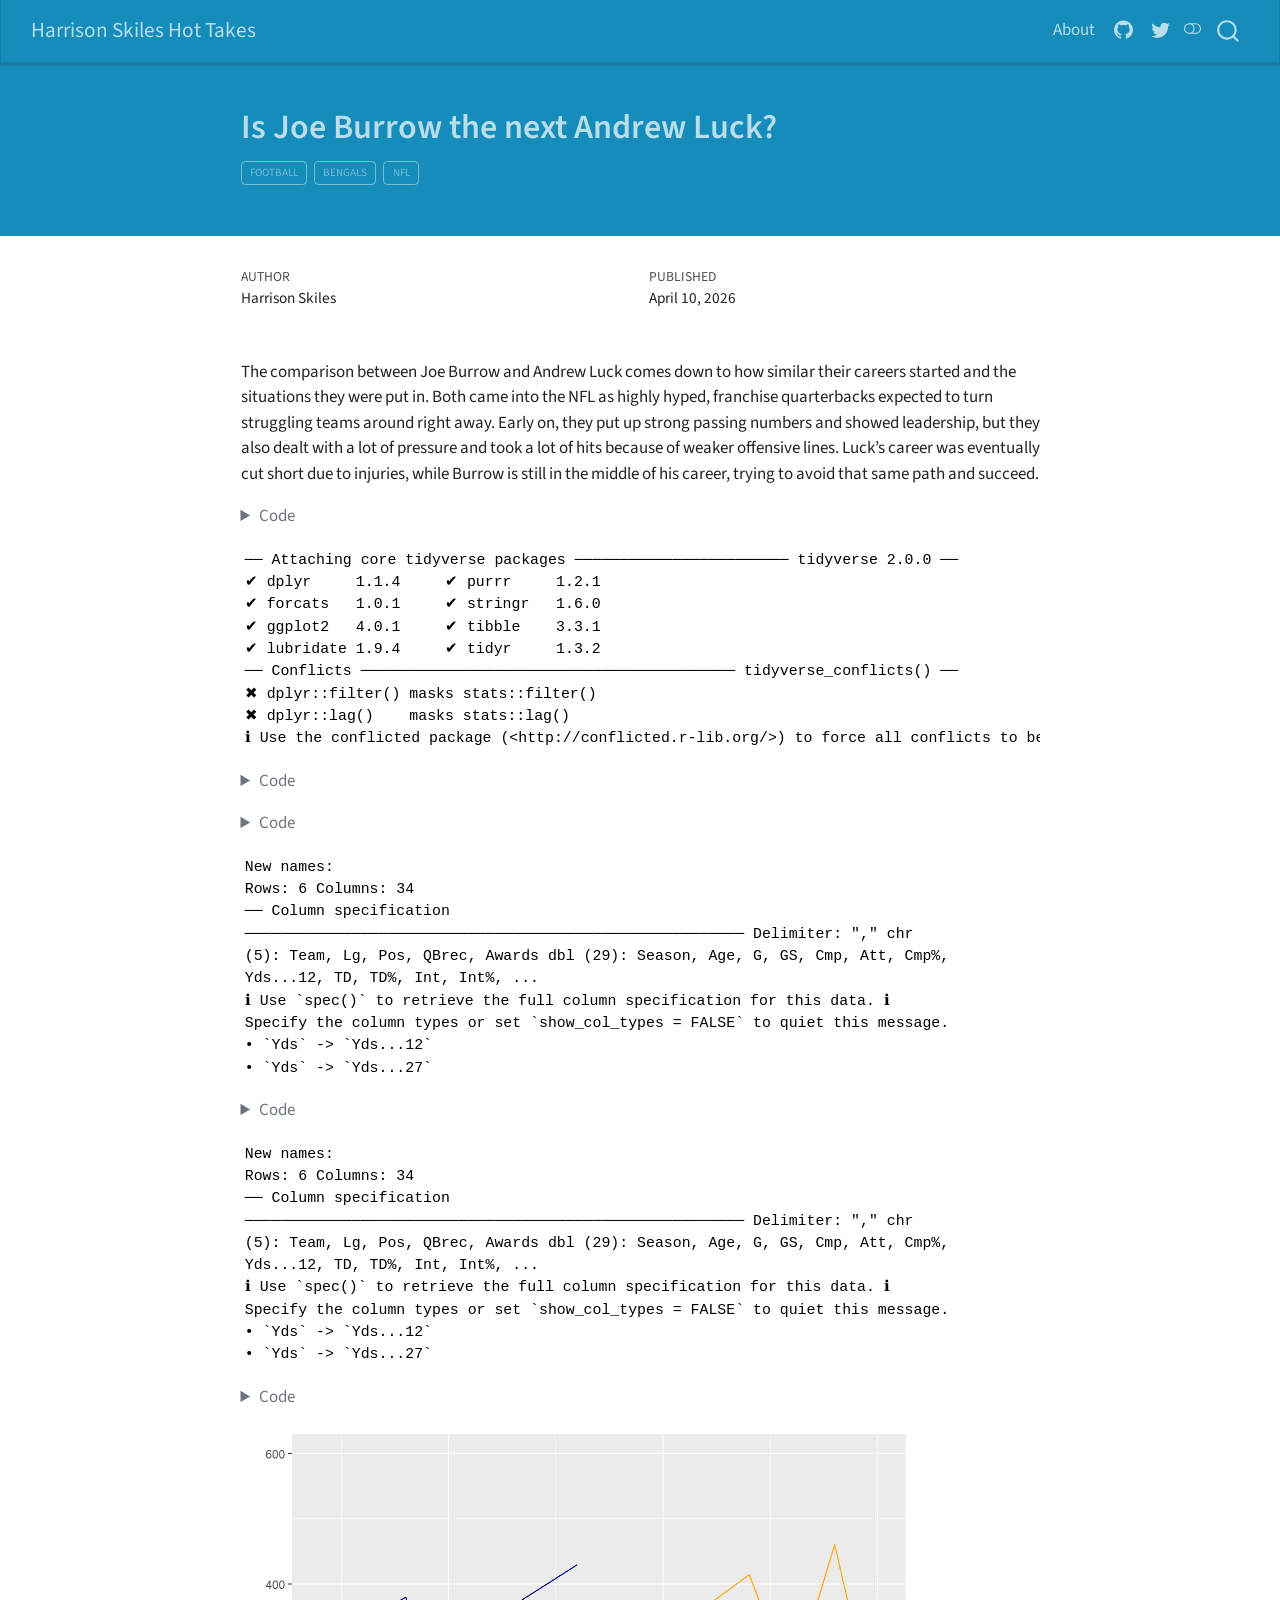
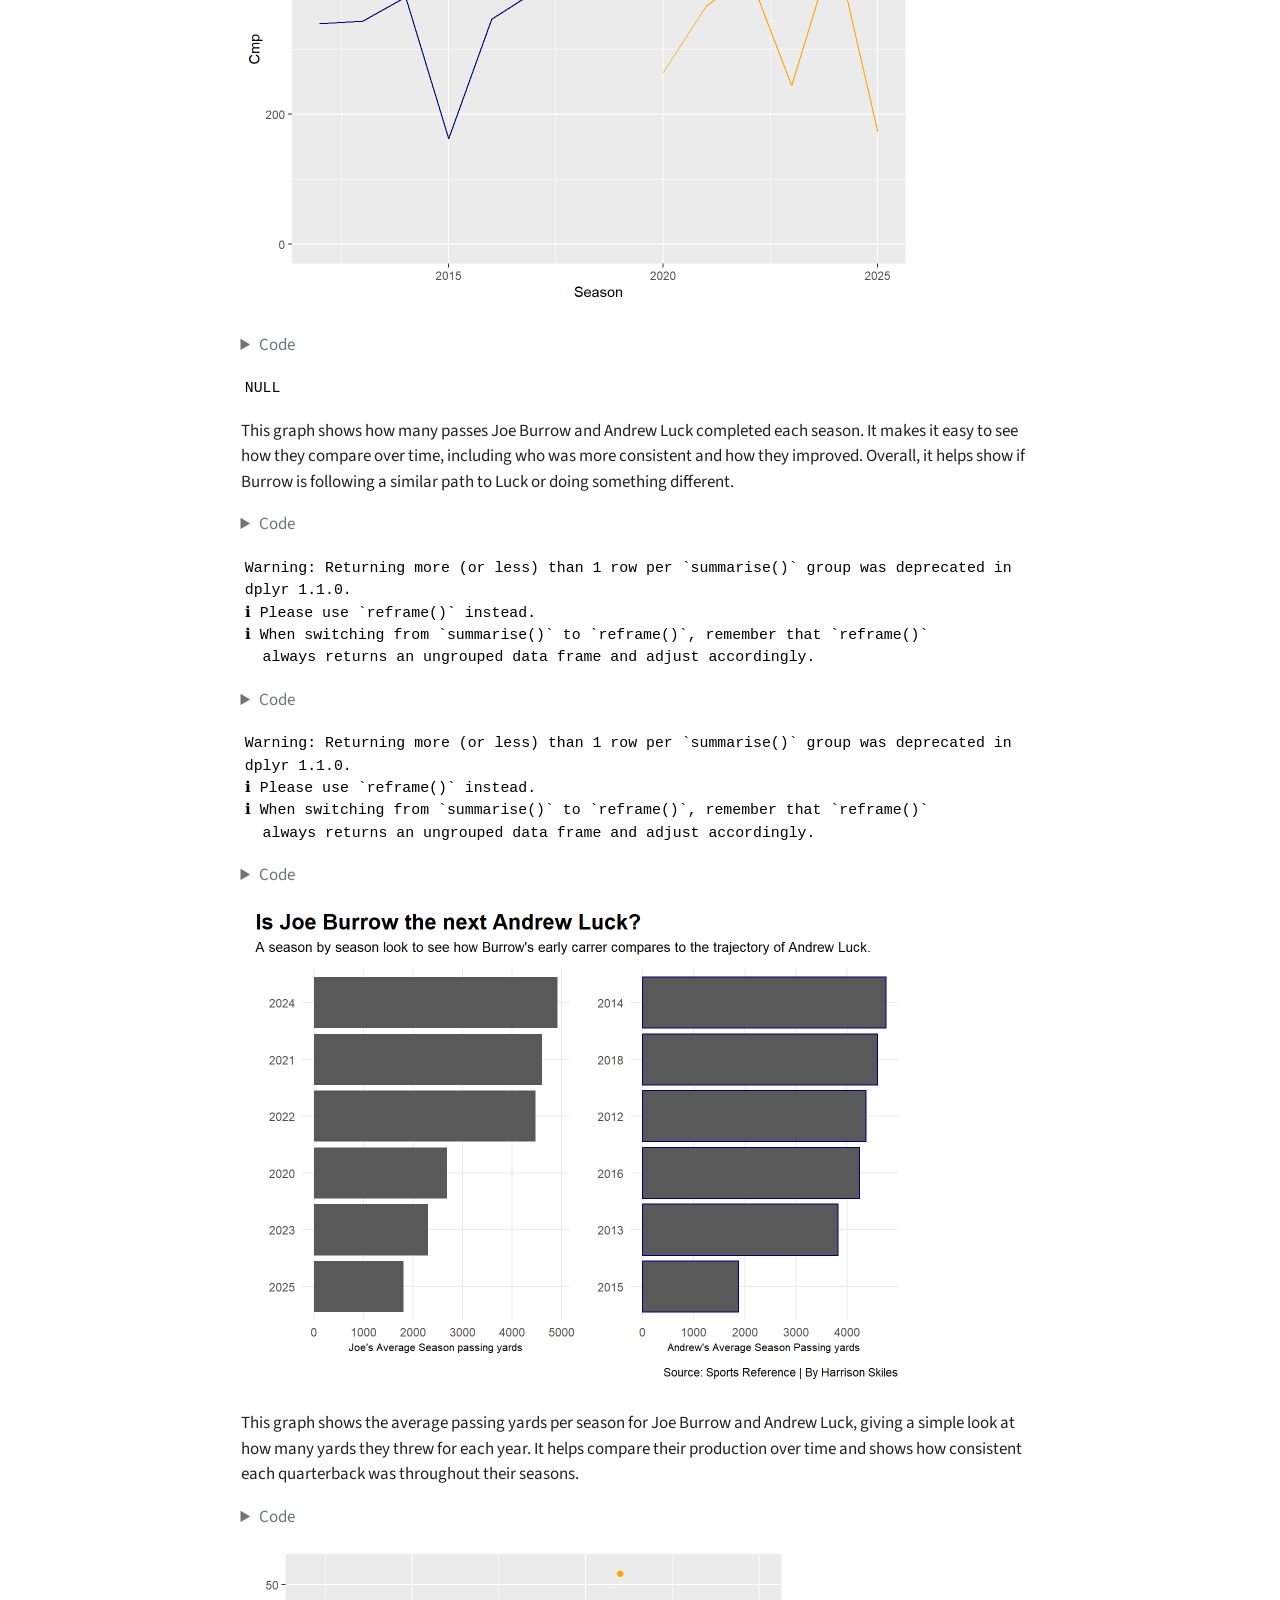
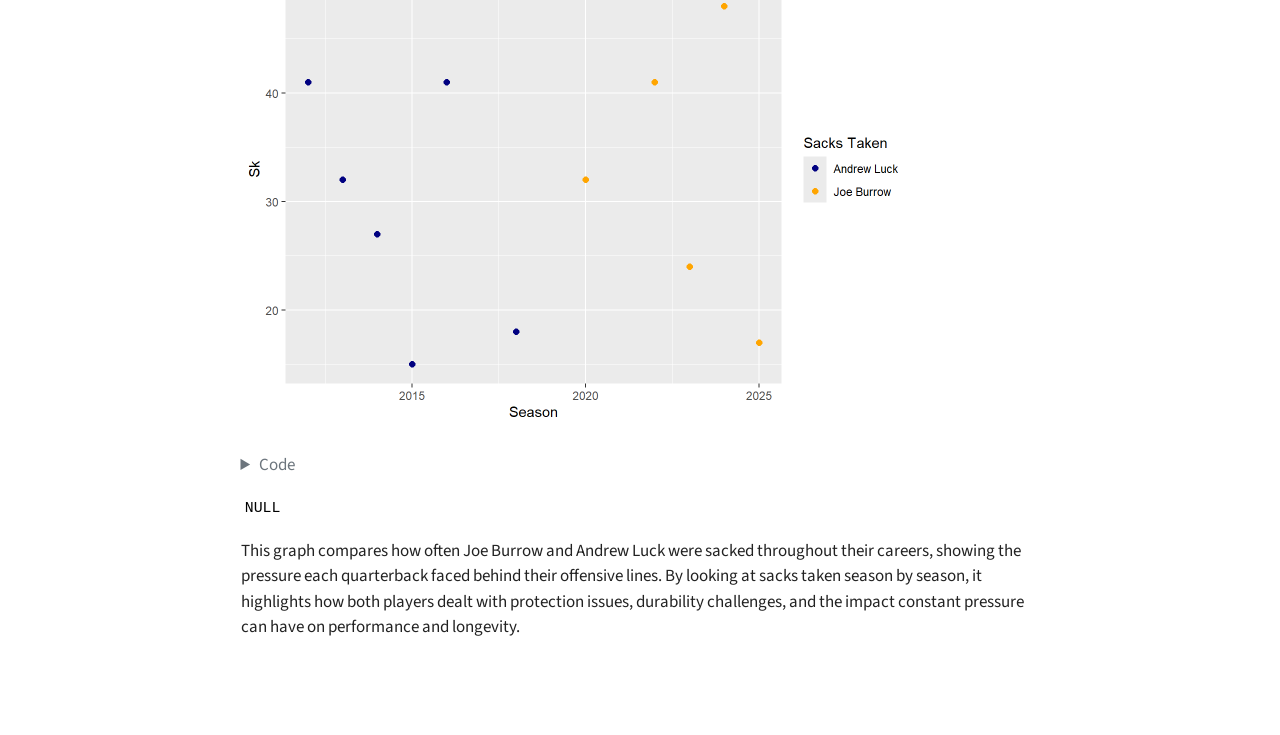
==== commit d7cda714: "mainpage" ====
--- a/posts/JbvsAL/index.html
+++ b/posts/JbvsAL/index.html
@@ -364,7 +364,7 @@
 
 
 
-<p>explain graphs here</p>
+<p>The comparison between Joe Burrow and Andrew Luck comes down to how similar their careers started and the situations they were put in. Both came into the NFL as highly hyped, franchise quarterbacks expected to turn struggling teams around right away. Early on, they put up strong passing numbers and showed leadership, but they also dealt with a lot of pressure and took a lot of hits because of weaker offensive lines. Luck’s career was eventually cut short due to injuries, while Burrow is still in the middle of his career, trying to avoid that same path and succeed.</p>
 <div class="cell">
 <details class="code-fold">
 <summary>Code</summary>
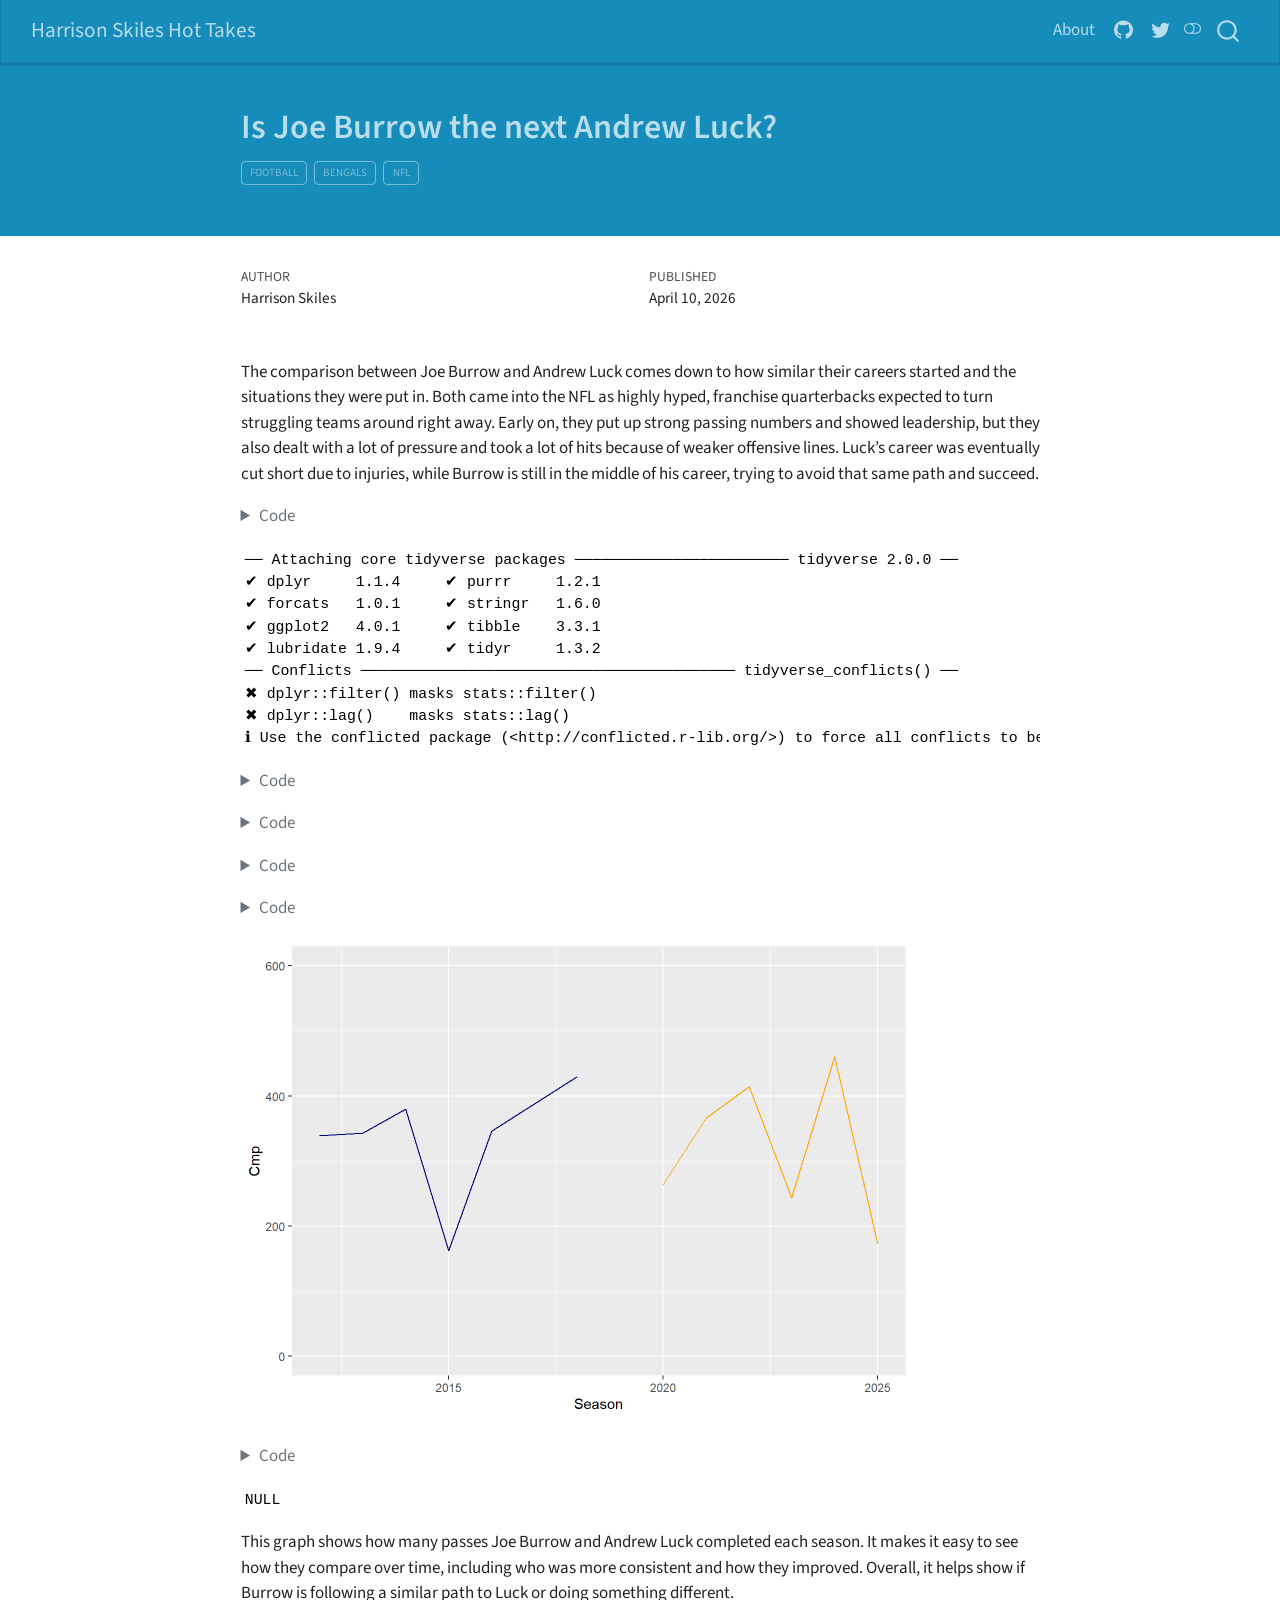
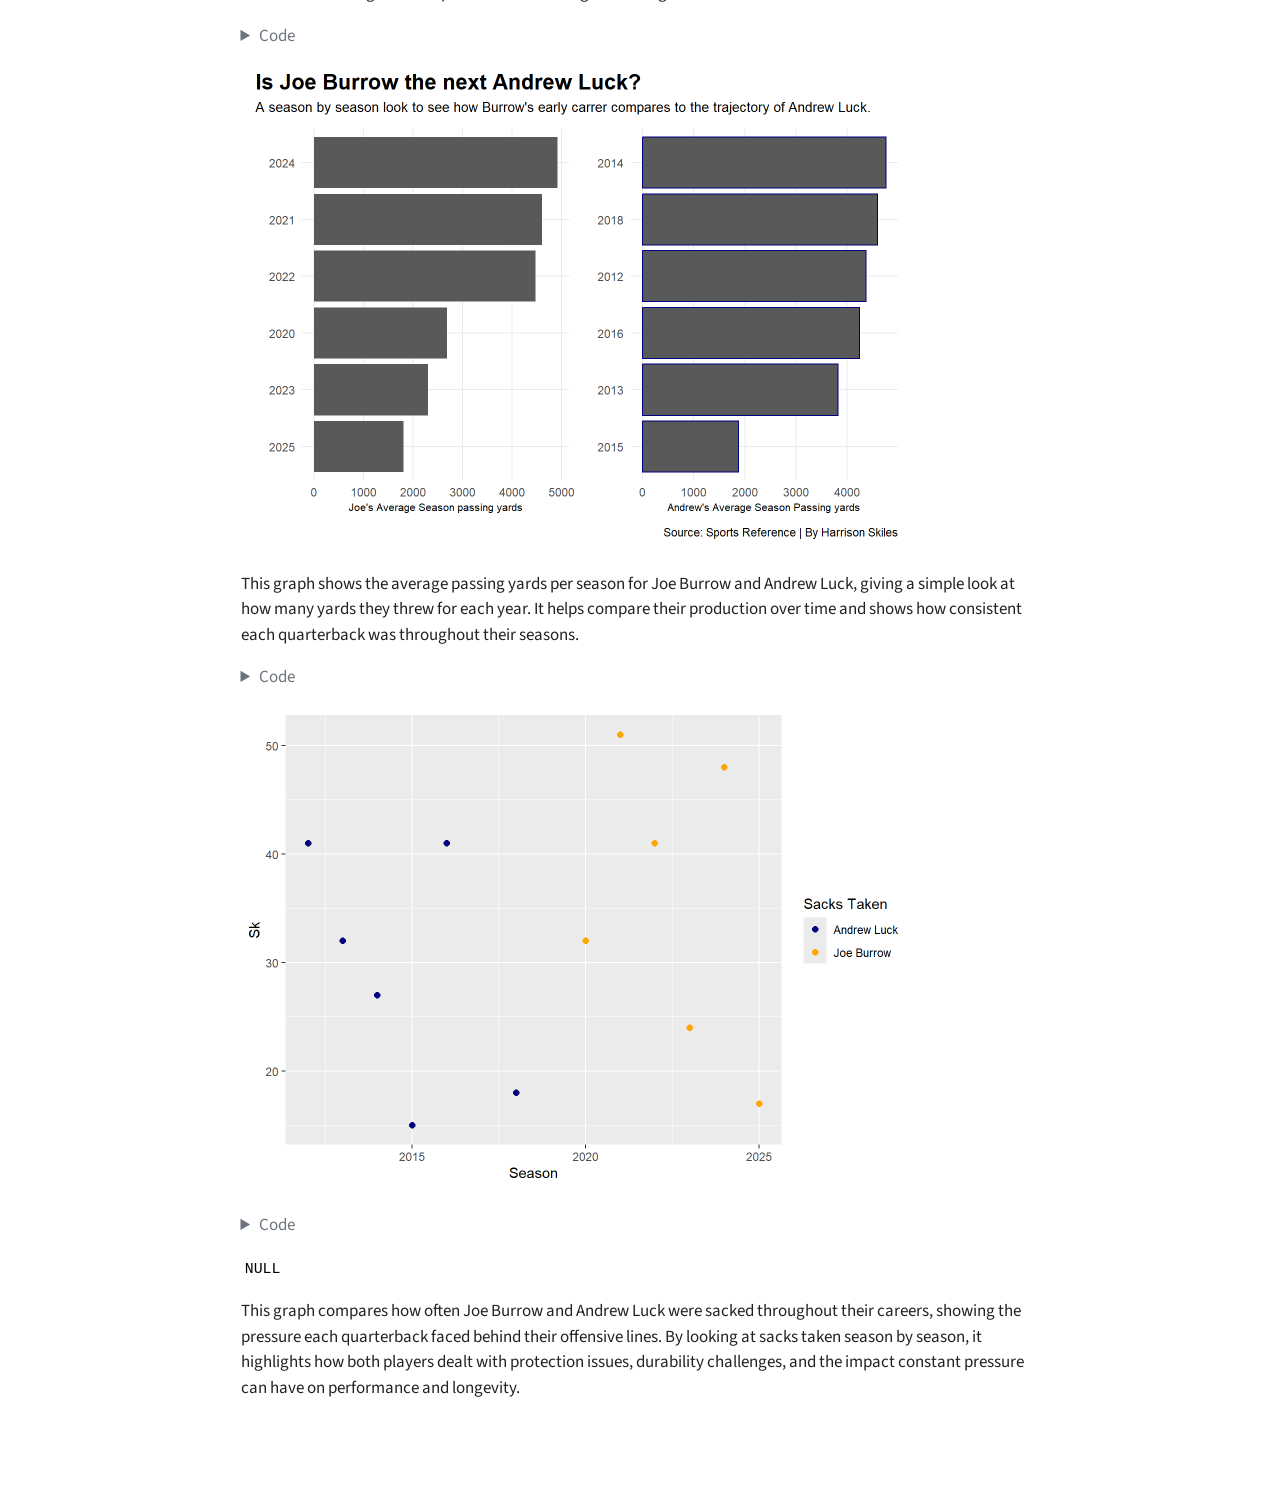
==== commit 91765a80: "update.2" ====
--- a/posts/JbvsAL/index.html
+++ b/posts/JbvsAL/index.html
@@ -394,46 +394,22 @@
 <summary>Code</summary>
 <div class="code-copy-outer-scaffold"><div class="sourceCode cell-code" id="cb4"><pre class="sourceCode r code-with-copy"><code class="sourceCode r"><span id="cb4-1"><a href="#cb4-1" aria-hidden="true" tabindex="-1"></a>joeb <span class="ot">&lt;-</span> <span class="fu">read_csv</span>(<span class="st">"data/joeb.csv"</span>)</span></code></pre></div><button title="Copy to Clipboard" class="code-copy-button"><i class="bi"></i></button></div>
 </details>
-<div class="cell-output cell-output-stderr">
-<pre><code>New names:
-Rows: 6 Columns: 34
-── Column specification
-──────────────────────────────────────────────────────── Delimiter: "," chr
-(5): Team, Lg, Pos, QBrec, Awards dbl (29): Season, Age, G, GS, Cmp, Att, Cmp%,
-Yds...12, TD, TD%, Int, Int%, ...
-ℹ Use `spec()` to retrieve the full column specification for this data. ℹ
-Specify the column types or set `show_col_types = FALSE` to quiet this message.
-• `Yds` -&gt; `Yds...12`
-• `Yds` -&gt; `Yds...27`</code></pre>
-</div>
 </div>
 <div class="cell">
 <details class="code-fold">
 <summary>Code</summary>
-<div class="code-copy-outer-scaffold"><div class="sourceCode cell-code" id="cb6"><pre class="sourceCode r code-with-copy"><code class="sourceCode r"><span id="cb6-1"><a href="#cb6-1" aria-hidden="true" tabindex="-1"></a>Aluck <span class="ot">&lt;-</span> <span class="fu">read_csv</span>(<span class="st">"data/andrewl.csv"</span>)</span></code></pre></div><button title="Copy to Clipboard" class="code-copy-button"><i class="bi"></i></button></div>
+<div class="code-copy-outer-scaffold"><div class="sourceCode cell-code" id="cb5"><pre class="sourceCode r code-with-copy"><code class="sourceCode r"><span id="cb5-1"><a href="#cb5-1" aria-hidden="true" tabindex="-1"></a>Aluck <span class="ot">&lt;-</span> <span class="fu">read_csv</span>(<span class="st">"data/andrewl.csv"</span>)</span></code></pre></div><button title="Copy to Clipboard" class="code-copy-button"><i class="bi"></i></button></div>
 </details>
-<div class="cell-output cell-output-stderr">
-<pre><code>New names:
-Rows: 6 Columns: 34
-── Column specification
-──────────────────────────────────────────────────────── Delimiter: "," chr
-(5): Team, Lg, Pos, QBrec, Awards dbl (29): Season, Age, G, GS, Cmp, Att, Cmp%,
-Yds...12, TD, TD%, Int, Int%, ...
-ℹ Use `spec()` to retrieve the full column specification for this data. ℹ
-Specify the column types or set `show_col_types = FALSE` to quiet this message.
-• `Yds` -&gt; `Yds...12`
-• `Yds` -&gt; `Yds...27`</code></pre>
-</div>
 </div>
 <div class="cell">
 <details class="code-fold">
 <summary>Code</summary>
-<div class="code-copy-outer-scaffold"><div class="sourceCode cell-code" id="cb8"><pre class="sourceCode r code-with-copy"><code class="sourceCode r"><span id="cb8-1"><a href="#cb8-1" aria-hidden="true" tabindex="-1"></a>joebs <span class="ot">&lt;-</span> joeb </span>
-<span id="cb8-2"><a href="#cb8-2" aria-hidden="true" tabindex="-1"></a> Als <span class="ot">&lt;-</span> Aluck</span>
-<span id="cb8-3"><a href="#cb8-3" aria-hidden="true" tabindex="-1"></a><span class="fu">ggplot</span>() <span class="sc">+</span></span>
-<span id="cb8-4"><a href="#cb8-4" aria-hidden="true" tabindex="-1"></a>    <span class="fu">geom_line</span>(<span class="at">data=</span> joebs, <span class="fu">aes</span> (<span class="at">x=</span> Season, <span class="at">y=</span> Cmp), <span class="at">color=</span><span class="st">"orange"</span>) <span class="sc">+</span></span>
-<span id="cb8-5"><a href="#cb8-5" aria-hidden="true" tabindex="-1"></a>    <span class="fu">geom_line</span>(<span class="at">data=</span> Als, <span class="fu">aes</span> (<span class="at">x=</span> Season, <span class="at">y=</span> Cmp), <span class="at">color=</span><span class="st">"navy"</span>) <span class="sc">+</span></span>
-<span id="cb8-6"><a href="#cb8-6" aria-hidden="true" tabindex="-1"></a>  <span class="fu">scale_y_continuous</span>(<span class="at">limits =</span> <span class="fu">c</span>(<span class="dv">0</span>, <span class="dv">600</span>))</span></code></pre></div><button title="Copy to Clipboard" class="code-copy-button"><i class="bi"></i></button></div>
+<div class="code-copy-outer-scaffold"><div class="sourceCode cell-code" id="cb6"><pre class="sourceCode r code-with-copy"><code class="sourceCode r"><span id="cb6-1"><a href="#cb6-1" aria-hidden="true" tabindex="-1"></a>joebs <span class="ot">&lt;-</span> joeb </span>
+<span id="cb6-2"><a href="#cb6-2" aria-hidden="true" tabindex="-1"></a> Als <span class="ot">&lt;-</span> Aluck</span>
+<span id="cb6-3"><a href="#cb6-3" aria-hidden="true" tabindex="-1"></a><span class="fu">ggplot</span>() <span class="sc">+</span></span>
+<span id="cb6-4"><a href="#cb6-4" aria-hidden="true" tabindex="-1"></a>    <span class="fu">geom_line</span>(<span class="at">data=</span> joebs, <span class="fu">aes</span> (<span class="at">x=</span> Season, <span class="at">y=</span> Cmp), <span class="at">color=</span><span class="st">"orange"</span>) <span class="sc">+</span></span>
+<span id="cb6-5"><a href="#cb6-5" aria-hidden="true" tabindex="-1"></a>    <span class="fu">geom_line</span>(<span class="at">data=</span> Als, <span class="fu">aes</span> (<span class="at">x=</span> Season, <span class="at">y=</span> Cmp), <span class="at">color=</span><span class="st">"navy"</span>) <span class="sc">+</span></span>
+<span id="cb6-6"><a href="#cb6-6" aria-hidden="true" tabindex="-1"></a>  <span class="fu">scale_y_continuous</span>(<span class="at">limits =</span> <span class="fu">c</span>(<span class="dv">0</span>, <span class="dv">600</span>))</span></code></pre></div><button title="Copy to Clipboard" class="code-copy-button"><i class="bi"></i></button></div>
 </details>
 <div class="cell-output-display">
 <div>
@@ -444,17 +420,17 @@
 </div>
 <details class="code-fold">
 <summary>Code</summary>
-<div class="code-copy-outer-scaffold"><div class="sourceCode cell-code" id="cb9"><pre class="sourceCode r code-with-copy"><code class="sourceCode r"><span id="cb9-1"><a href="#cb9-1" aria-hidden="true" tabindex="-1"></a><span class="fu">plot_annotation</span>(</span>
-<span id="cb9-2"><a href="#cb9-2" aria-hidden="true" tabindex="-1"></a>    <span class="at">title =</span> <span class="st">"Is Joe Burrow the next Andrew Luck?"</span>,</span>
-<span id="cb9-3"><a href="#cb9-3" aria-hidden="true" tabindex="-1"></a>    <span class="at">subtitle =</span> <span class="st">"A season by season look to see how Burrow's early carrer compares to the trajectory of Andrew Luck."</span>,</span>
-<span id="cb9-4"><a href="#cb9-4" aria-hidden="true" tabindex="-1"></a>    <span class="at">caption =</span> <span class="st">"Source: Sports Reference | By Harrison Skiles"</span></span>
-<span id="cb9-5"><a href="#cb9-5" aria-hidden="true" tabindex="-1"></a>  )  <span class="sc">&amp;</span> </span>
-<span id="cb9-6"><a href="#cb9-6" aria-hidden="true" tabindex="-1"></a>  <span class="fu">theme</span>(</span>
-<span id="cb9-7"><a href="#cb9-7" aria-hidden="true" tabindex="-1"></a>    <span class="at">plot.title =</span> <span class="fu">element_text</span>(<span class="at">size =</span> <span class="dv">16</span>, <span class="at">face =</span> <span class="st">"bold"</span>),</span>
-<span id="cb9-8"><a href="#cb9-8" aria-hidden="true" tabindex="-1"></a>    <span class="at">axis.title =</span> <span class="fu">element_text</span>(<span class="at">size =</span> <span class="dv">8</span>), </span>
-<span id="cb9-9"><a href="#cb9-9" aria-hidden="true" tabindex="-1"></a>    <span class="at">plot.subtitle =</span> <span class="fu">element_text</span>(<span class="at">size=</span><span class="dv">10</span>), </span>
-<span id="cb9-10"><a href="#cb9-10" aria-hidden="true" tabindex="-1"></a>    <span class="at">panel.grid.minor =</span> <span class="fu">element_blank</span>()</span>
-<span id="cb9-11"><a href="#cb9-11" aria-hidden="true" tabindex="-1"></a>  )</span></code></pre></div><button title="Copy to Clipboard" class="code-copy-button"><i class="bi"></i></button></div>
+<div class="code-copy-outer-scaffold"><div class="sourceCode cell-code" id="cb7"><pre class="sourceCode r code-with-copy"><code class="sourceCode r"><span id="cb7-1"><a href="#cb7-1" aria-hidden="true" tabindex="-1"></a><span class="fu">plot_annotation</span>(</span>
+<span id="cb7-2"><a href="#cb7-2" aria-hidden="true" tabindex="-1"></a>    <span class="at">title =</span> <span class="st">"Is Joe Burrow the next Andrew Luck?"</span>,</span>
+<span id="cb7-3"><a href="#cb7-3" aria-hidden="true" tabindex="-1"></a>    <span class="at">subtitle =</span> <span class="st">"A season by season look to see how Burrow's early carrer compares to the trajectory of Andrew Luck."</span>,</span>
+<span id="cb7-4"><a href="#cb7-4" aria-hidden="true" tabindex="-1"></a>    <span class="at">caption =</span> <span class="st">"Source: Sports Reference | By Harrison Skiles"</span></span>
+<span id="cb7-5"><a href="#cb7-5" aria-hidden="true" tabindex="-1"></a>  )  <span class="sc">&amp;</span> </span>
+<span id="cb7-6"><a href="#cb7-6" aria-hidden="true" tabindex="-1"></a>  <span class="fu">theme</span>(</span>
+<span id="cb7-7"><a href="#cb7-7" aria-hidden="true" tabindex="-1"></a>    <span class="at">plot.title =</span> <span class="fu">element_text</span>(<span class="at">size =</span> <span class="dv">16</span>, <span class="at">face =</span> <span class="st">"bold"</span>),</span>
+<span id="cb7-8"><a href="#cb7-8" aria-hidden="true" tabindex="-1"></a>    <span class="at">axis.title =</span> <span class="fu">element_text</span>(<span class="at">size =</span> <span class="dv">8</span>), </span>
+<span id="cb7-9"><a href="#cb7-9" aria-hidden="true" tabindex="-1"></a>    <span class="at">plot.subtitle =</span> <span class="fu">element_text</span>(<span class="at">size=</span><span class="dv">10</span>), </span>
+<span id="cb7-10"><a href="#cb7-10" aria-hidden="true" tabindex="-1"></a>    <span class="at">panel.grid.minor =</span> <span class="fu">element_blank</span>()</span>
+<span id="cb7-11"><a href="#cb7-11" aria-hidden="true" tabindex="-1"></a>  )</span></code></pre></div><button title="Copy to Clipboard" class="code-copy-button"><i class="bi"></i></button></div>
 </details>
 <div class="cell-output cell-output-stdout">
 <pre><code>NULL</code></pre>
@@ -464,84 +440,40 @@
 <div class="cell">
 <details class="code-fold">
 <summary>Code</summary>
-<div class="code-copy-outer-scaffold"><div class="sourceCode cell-code" id="cb11"><pre class="sourceCode r code-with-copy"><code class="sourceCode r"><span id="cb11-1"><a href="#cb11-1" aria-hidden="true" tabindex="-1"></a>joetotal <span class="ot">&lt;-</span> joebs <span class="sc">|&gt;</span></span>
-<span id="cb11-2"><a href="#cb11-2" aria-hidden="true" tabindex="-1"></a>  <span class="fu">summarise</span>(</span>
-<span id="cb11-3"><a href="#cb11-3" aria-hidden="true" tabindex="-1"></a>    <span class="at">totalcmp =</span> <span class="fu">sum</span>(Cmp),</span>
-<span id="cb11-4"><a href="#cb11-4" aria-hidden="true" tabindex="-1"></a>    <span class="at">totalatt =</span> <span class="fu">sum</span>(Att),</span>
-<span id="cb11-5"><a href="#cb11-5" aria-hidden="true" tabindex="-1"></a>    <span class="at">totaltd =</span> <span class="fu">sum</span>(TD),</span>
-<span id="cb11-6"><a href="#cb11-6" aria-hidden="true" tabindex="-1"></a>    <span class="at">season=</span> Season</span>
-<span id="cb11-7"><a href="#cb11-7" aria-hidden="true" tabindex="-1"></a>  ) <span class="sc">|&gt;</span></span>
-<span id="cb11-8"><a href="#cb11-8" aria-hidden="true" tabindex="-1"></a>  <span class="fu">mutate</span>(</span>
-<span id="cb11-9"><a href="#cb11-9" aria-hidden="true" tabindex="-1"></a>    <span class="at">passing_avg =</span> totalcmp<span class="sc">/</span>totalatt</span>
-<span id="cb11-10"><a href="#cb11-10" aria-hidden="true" tabindex="-1"></a>  )</span></code></pre></div><button title="Copy to Clipboard" class="code-copy-button"><i class="bi"></i></button></div>
-</details>
-<div class="cell-output cell-output-stderr">
-<pre><code>Warning: Returning more (or less) than 1 row per `summarise()` group was deprecated in
-dplyr 1.1.0.
-ℹ Please use `reframe()` instead.
-ℹ When switching from `summarise()` to `reframe()`, remember that `reframe()`
-  always returns an ungrouped data frame and adjust accordingly.</code></pre>
-</div>
-</div>
-<div class="cell">
-<details class="code-fold">
-<summary>Code</summary>
-<div class="code-copy-outer-scaffold"><div class="sourceCode cell-code" id="cb13"><pre class="sourceCode r code-with-copy"><code class="sourceCode r"><span id="cb13-1"><a href="#cb13-1" aria-hidden="true" tabindex="-1"></a>Atotal <span class="ot">&lt;-</span> Als <span class="sc">|&gt;</span></span>
-<span id="cb13-2"><a href="#cb13-2" aria-hidden="true" tabindex="-1"></a>  <span class="fu">summarise</span>(</span>
-<span id="cb13-3"><a href="#cb13-3" aria-hidden="true" tabindex="-1"></a>    <span class="at">totalcmp =</span> <span class="fu">sum</span>(Cmp),</span>
-<span id="cb13-4"><a href="#cb13-4" aria-hidden="true" tabindex="-1"></a>    <span class="at">totalatt =</span> <span class="fu">sum</span>(Att),</span>
-<span id="cb13-5"><a href="#cb13-5" aria-hidden="true" tabindex="-1"></a>    <span class="at">totaltd =</span> <span class="fu">sum</span>(TD),</span>
-<span id="cb13-6"><a href="#cb13-6" aria-hidden="true" tabindex="-1"></a>    <span class="at">season =</span> Season</span>
-<span id="cb13-7"><a href="#cb13-7" aria-hidden="true" tabindex="-1"></a>  ) <span class="sc">|&gt;</span></span>
-<span id="cb13-8"><a href="#cb13-8" aria-hidden="true" tabindex="-1"></a>  <span class="fu">mutate</span>(</span>
-<span id="cb13-9"><a href="#cb13-9" aria-hidden="true" tabindex="-1"></a>    <span class="at">passing_avg =</span> totalcmp<span class="sc">/</span>totalatt</span>
-<span id="cb13-10"><a href="#cb13-10" aria-hidden="true" tabindex="-1"></a>  )</span></code></pre></div><button title="Copy to Clipboard" class="code-copy-button"><i class="bi"></i></button></div>
-</details>
-<div class="cell-output cell-output-stderr">
-<pre><code>Warning: Returning more (or less) than 1 row per `summarise()` group was deprecated in
-dplyr 1.1.0.
-ℹ Please use `reframe()` instead.
-ℹ When switching from `summarise()` to `reframe()`, remember that `reframe()`
-  always returns an ungrouped data frame and adjust accordingly.</code></pre>
-</div>
-</div>
-<div class="cell">
-<details class="code-fold">
-<summary>Code</summary>
-<div class="code-copy-outer-scaffold"><div class="sourceCode cell-code" id="cb15"><pre class="sourceCode r code-with-copy"><code class="sourceCode r"><span id="cb15-1"><a href="#cb15-1" aria-hidden="true" tabindex="-1"></a>Joe <span class="ot">&lt;-</span> <span class="fu">ggplot</span>() <span class="sc">+</span> </span>
-<span id="cb15-2"><a href="#cb15-2" aria-hidden="true" tabindex="-1"></a>  <span class="fu">geom_bar</span>(<span class="at">data=</span>joeb, <span class="fu">aes</span>(<span class="at">x=</span><span class="fu">reorder</span>(Season, Yds...<span class="dv">12</span>), <span class="at">weight=</span>Yds...<span class="dv">12</span>)) <span class="sc">+</span></span>
-<span id="cb15-3"><a href="#cb15-3" aria-hidden="true" tabindex="-1"></a>  <span class="fu">coord_flip</span>() <span class="sc">+</span> </span>
-<span id="cb15-4"><a href="#cb15-4" aria-hidden="true" tabindex="-1"></a>  <span class="fu">labs</span>(</span>
-<span id="cb15-5"><a href="#cb15-5" aria-hidden="true" tabindex="-1"></a>    <span class="at">x=</span><span class="st">""</span>, </span>
-<span id="cb15-6"><a href="#cb15-6" aria-hidden="true" tabindex="-1"></a>    <span class="at">y=</span><span class="st">"Joe's Average Season passing yards"</span></span>
-<span id="cb15-7"><a href="#cb15-7" aria-hidden="true" tabindex="-1"></a>    ) <span class="sc">+</span> </span>
-<span id="cb15-8"><a href="#cb15-8" aria-hidden="true" tabindex="-1"></a>  <span class="fu">theme_minimal</span>()</span>
-<span id="cb15-9"><a href="#cb15-9" aria-hidden="true" tabindex="-1"></a></span>
-<span id="cb15-10"><a href="#cb15-10" aria-hidden="true" tabindex="-1"></a>Andrew <span class="ot">&lt;-</span> <span class="fu">ggplot</span>() <span class="sc">+</span> </span>
-<span id="cb15-11"><a href="#cb15-11" aria-hidden="true" tabindex="-1"></a>  <span class="fu">geom_bar</span>(<span class="at">data=</span>Als, <span class="fu">aes</span>(<span class="at">x=</span><span class="fu">reorder</span>(Season, Yds...<span class="dv">12</span>), <span class="at">weight=</span>Yds...<span class="dv">12</span>), <span class="at">color=</span><span class="st">"navy"</span>) <span class="sc">+</span></span>
-<span id="cb15-12"><a href="#cb15-12" aria-hidden="true" tabindex="-1"></a>  <span class="fu">coord_flip</span>() <span class="sc">+</span>  </span>
-<span id="cb15-13"><a href="#cb15-13" aria-hidden="true" tabindex="-1"></a>  <span class="fu">labs</span>(</span>
-<span id="cb15-14"><a href="#cb15-14" aria-hidden="true" tabindex="-1"></a>    <span class="at">x=</span><span class="st">""</span>, </span>
-<span id="cb15-15"><a href="#cb15-15" aria-hidden="true" tabindex="-1"></a>    <span class="at">y=</span><span class="st">"Andrew's Average Season Passing yards"</span>) <span class="sc">+</span> </span>
-<span id="cb15-16"><a href="#cb15-16" aria-hidden="true" tabindex="-1"></a>  <span class="fu">theme_minimal</span>()</span>
-<span id="cb15-17"><a href="#cb15-17" aria-hidden="true" tabindex="-1"></a></span>
-<span id="cb15-18"><a href="#cb15-18" aria-hidden="true" tabindex="-1"></a>Joe <span class="sc">+</span> Andrew <span class="sc">+</span></span>
-<span id="cb15-19"><a href="#cb15-19" aria-hidden="true" tabindex="-1"></a>  <span class="fu">plot_annotation</span>(</span>
-<span id="cb15-20"><a href="#cb15-20" aria-hidden="true" tabindex="-1"></a>    <span class="at">title =</span> <span class="st">"Is Joe Burrow the next Andrew Luck?"</span>,</span>
-<span id="cb15-21"><a href="#cb15-21" aria-hidden="true" tabindex="-1"></a>    <span class="at">subtitle =</span> <span class="st">"A season by season look to see how Burrow's early carrer compares to the trajectory of Andrew Luck."</span>,</span>
-<span id="cb15-22"><a href="#cb15-22" aria-hidden="true" tabindex="-1"></a>    <span class="at">caption =</span> <span class="st">"Source: Sports Reference | By Harrison Skiles"</span></span>
-<span id="cb15-23"><a href="#cb15-23" aria-hidden="true" tabindex="-1"></a>  )  <span class="sc">&amp;</span> </span>
-<span id="cb15-24"><a href="#cb15-24" aria-hidden="true" tabindex="-1"></a>  <span class="fu">theme</span>(</span>
-<span id="cb15-25"><a href="#cb15-25" aria-hidden="true" tabindex="-1"></a>    <span class="at">plot.title =</span> <span class="fu">element_text</span>(<span class="at">size =</span> <span class="dv">16</span>, <span class="at">face =</span> <span class="st">"bold"</span>),</span>
-<span id="cb15-26"><a href="#cb15-26" aria-hidden="true" tabindex="-1"></a>    <span class="at">axis.title =</span> <span class="fu">element_text</span>(<span class="at">size =</span> <span class="dv">8</span>), </span>
-<span id="cb15-27"><a href="#cb15-27" aria-hidden="true" tabindex="-1"></a>    <span class="at">plot.subtitle =</span> <span class="fu">element_text</span>(<span class="at">size=</span><span class="dv">10</span>), </span>
-<span id="cb15-28"><a href="#cb15-28" aria-hidden="true" tabindex="-1"></a>    <span class="at">panel.grid.minor =</span> <span class="fu">element_blank</span>()</span>
-<span id="cb15-29"><a href="#cb15-29" aria-hidden="true" tabindex="-1"></a>  )</span></code></pre></div><button title="Copy to Clipboard" class="code-copy-button"><i class="bi"></i></button></div>
+<div class="code-copy-outer-scaffold"><div class="sourceCode cell-code" id="cb9"><pre class="sourceCode r code-with-copy"><code class="sourceCode r"><span id="cb9-1"><a href="#cb9-1" aria-hidden="true" tabindex="-1"></a>Joe <span class="ot">&lt;-</span> <span class="fu">ggplot</span>() <span class="sc">+</span> </span>
+<span id="cb9-2"><a href="#cb9-2" aria-hidden="true" tabindex="-1"></a>  <span class="fu">geom_bar</span>(<span class="at">data=</span>joeb, <span class="fu">aes</span>(<span class="at">x=</span><span class="fu">reorder</span>(Season, Yds...<span class="dv">12</span>), <span class="at">weight=</span>Yds...<span class="dv">12</span>)) <span class="sc">+</span></span>
+<span id="cb9-3"><a href="#cb9-3" aria-hidden="true" tabindex="-1"></a>  <span class="fu">coord_flip</span>() <span class="sc">+</span> </span>
+<span id="cb9-4"><a href="#cb9-4" aria-hidden="true" tabindex="-1"></a>  <span class="fu">labs</span>(</span>
+<span id="cb9-5"><a href="#cb9-5" aria-hidden="true" tabindex="-1"></a>    <span class="at">x=</span><span class="st">""</span>, </span>
+<span id="cb9-6"><a href="#cb9-6" aria-hidden="true" tabindex="-1"></a>    <span class="at">y=</span><span class="st">"Joe's Average Season passing yards"</span></span>
+<span id="cb9-7"><a href="#cb9-7" aria-hidden="true" tabindex="-1"></a>    ) <span class="sc">+</span> </span>
+<span id="cb9-8"><a href="#cb9-8" aria-hidden="true" tabindex="-1"></a>  <span class="fu">theme_minimal</span>()</span>
+<span id="cb9-9"><a href="#cb9-9" aria-hidden="true" tabindex="-1"></a></span>
+<span id="cb9-10"><a href="#cb9-10" aria-hidden="true" tabindex="-1"></a>Andrew <span class="ot">&lt;-</span> <span class="fu">ggplot</span>() <span class="sc">+</span> </span>
+<span id="cb9-11"><a href="#cb9-11" aria-hidden="true" tabindex="-1"></a>  <span class="fu">geom_bar</span>(<span class="at">data=</span>Als, <span class="fu">aes</span>(<span class="at">x=</span><span class="fu">reorder</span>(Season, Yds...<span class="dv">12</span>), <span class="at">weight=</span>Yds...<span class="dv">12</span>), <span class="at">color=</span><span class="st">"navy"</span>) <span class="sc">+</span></span>
+<span id="cb9-12"><a href="#cb9-12" aria-hidden="true" tabindex="-1"></a>  <span class="fu">coord_flip</span>() <span class="sc">+</span>  </span>
+<span id="cb9-13"><a href="#cb9-13" aria-hidden="true" tabindex="-1"></a>  <span class="fu">labs</span>(</span>
+<span id="cb9-14"><a href="#cb9-14" aria-hidden="true" tabindex="-1"></a>    <span class="at">x=</span><span class="st">""</span>, </span>
+<span id="cb9-15"><a href="#cb9-15" aria-hidden="true" tabindex="-1"></a>    <span class="at">y=</span><span class="st">"Andrew's Average Season Passing yards"</span>) <span class="sc">+</span> </span>
+<span id="cb9-16"><a href="#cb9-16" aria-hidden="true" tabindex="-1"></a>  <span class="fu">theme_minimal</span>()</span>
+<span id="cb9-17"><a href="#cb9-17" aria-hidden="true" tabindex="-1"></a></span>
+<span id="cb9-18"><a href="#cb9-18" aria-hidden="true" tabindex="-1"></a>Joe <span class="sc">+</span> Andrew <span class="sc">+</span></span>
+<span id="cb9-19"><a href="#cb9-19" aria-hidden="true" tabindex="-1"></a>  <span class="fu">plot_annotation</span>(</span>
+<span id="cb9-20"><a href="#cb9-20" aria-hidden="true" tabindex="-1"></a>    <span class="at">title =</span> <span class="st">"Is Joe Burrow the next Andrew Luck?"</span>,</span>
+<span id="cb9-21"><a href="#cb9-21" aria-hidden="true" tabindex="-1"></a>    <span class="at">subtitle =</span> <span class="st">"A season by season look to see how Burrow's early carrer compares to the trajectory of Andrew Luck."</span>,</span>
+<span id="cb9-22"><a href="#cb9-22" aria-hidden="true" tabindex="-1"></a>    <span class="at">caption =</span> <span class="st">"Source: Sports Reference | By Harrison Skiles"</span></span>
+<span id="cb9-23"><a href="#cb9-23" aria-hidden="true" tabindex="-1"></a>  )  <span class="sc">&amp;</span> </span>
+<span id="cb9-24"><a href="#cb9-24" aria-hidden="true" tabindex="-1"></a>  <span class="fu">theme</span>(</span>
+<span id="cb9-25"><a href="#cb9-25" aria-hidden="true" tabindex="-1"></a>    <span class="at">plot.title =</span> <span class="fu">element_text</span>(<span class="at">size =</span> <span class="dv">16</span>, <span class="at">face =</span> <span class="st">"bold"</span>),</span>
+<span id="cb9-26"><a href="#cb9-26" aria-hidden="true" tabindex="-1"></a>    <span class="at">axis.title =</span> <span class="fu">element_text</span>(<span class="at">size =</span> <span class="dv">8</span>), </span>
+<span id="cb9-27"><a href="#cb9-27" aria-hidden="true" tabindex="-1"></a>    <span class="at">plot.subtitle =</span> <span class="fu">element_text</span>(<span class="at">size=</span><span class="dv">10</span>), </span>
+<span id="cb9-28"><a href="#cb9-28" aria-hidden="true" tabindex="-1"></a>    <span class="at">panel.grid.minor =</span> <span class="fu">element_blank</span>()</span>
+<span id="cb9-29"><a href="#cb9-29" aria-hidden="true" tabindex="-1"></a>  )</span></code></pre></div><button title="Copy to Clipboard" class="code-copy-button"><i class="bi"></i></button></div>
 </details>
 <div class="cell-output-display">
 <div>
 <figure class="figure">
-<p><img src="index_files/figure-html/unnamed-chunk-7-1.png" class="img-fluid figure-img" width="672"></p>
+<p><img src="index_files/figure-html/unnamed-chunk-5-1.png" class="img-fluid figure-img" width="672"></p>
 </figure>
 </div>
 </div>
@@ -550,56 +482,56 @@
 <div class="cell">
 <details class="code-fold">
 <summary>Code</summary>
-<div class="code-copy-outer-scaffold"><div class="sourceCode cell-code" id="cb16"><pre class="sourceCode r code-with-copy"><code class="sourceCode r"><span id="cb16-1"><a href="#cb16-1" aria-hidden="true" tabindex="-1"></a><span class="fu">ggplot</span>() <span class="sc">+</span></span>
-<span id="cb16-2"><a href="#cb16-2" aria-hidden="true" tabindex="-1"></a>  <span class="fu">geom_segment</span>(</span>
-<span id="cb16-3"><a href="#cb16-3" aria-hidden="true" tabindex="-1"></a>    <span class="at">data=</span> joeb,</span>
-<span id="cb16-4"><a href="#cb16-4" aria-hidden="true" tabindex="-1"></a>    <span class="fu">aes</span>(</span>
-<span id="cb16-5"><a href="#cb16-5" aria-hidden="true" tabindex="-1"></a>      <span class="at">y=</span>Sk, <span class="at">yend=</span>Sk,</span>
-<span id="cb16-6"><a href="#cb16-6" aria-hidden="true" tabindex="-1"></a>      <span class="at">x=</span> Season, <span class="at">xend=</span> Season) ,</span>
-<span id="cb16-7"><a href="#cb16-7" aria-hidden="true" tabindex="-1"></a>    <span class="at">color=</span><span class="st">"white"</span> ,</span>
-<span id="cb16-8"><a href="#cb16-8" aria-hidden="true" tabindex="-1"></a>    <span class="at">linewidth =</span> <span class="fl">1.5</span></span>
-<span id="cb16-9"><a href="#cb16-9" aria-hidden="true" tabindex="-1"></a>    ) <span class="sc">+</span></span>
-<span id="cb16-10"><a href="#cb16-10" aria-hidden="true" tabindex="-1"></a>  <span class="fu">geom_point</span>(</span>
-<span id="cb16-11"><a href="#cb16-11" aria-hidden="true" tabindex="-1"></a>    <span class="at">data=</span> joeb,</span>
-<span id="cb16-12"><a href="#cb16-12" aria-hidden="true" tabindex="-1"></a>    <span class="fu">aes</span>(</span>
-<span id="cb16-13"><a href="#cb16-13" aria-hidden="true" tabindex="-1"></a>      <span class="at">y=</span>Sk,</span>
-<span id="cb16-14"><a href="#cb16-14" aria-hidden="true" tabindex="-1"></a>      <span class="at">x=</span>Season,</span>
-<span id="cb16-15"><a href="#cb16-15" aria-hidden="true" tabindex="-1"></a>      <span class="at">color=</span><span class="st">"Joe Burrow"</span></span>
-<span id="cb16-16"><a href="#cb16-16" aria-hidden="true" tabindex="-1"></a>    ), </span>
-<span id="cb16-17"><a href="#cb16-17" aria-hidden="true" tabindex="-1"></a>    <span class="at">size=</span><span class="dv">2</span></span>
-<span id="cb16-18"><a href="#cb16-18" aria-hidden="true" tabindex="-1"></a>  )<span class="sc">+</span></span>
-<span id="cb16-19"><a href="#cb16-19" aria-hidden="true" tabindex="-1"></a>  <span class="fu">geom_point</span>(</span>
-<span id="cb16-20"><a href="#cb16-20" aria-hidden="true" tabindex="-1"></a>    <span class="at">data=</span> Aluck,</span>
-<span id="cb16-21"><a href="#cb16-21" aria-hidden="true" tabindex="-1"></a>    <span class="fu">aes</span>(</span>
-<span id="cb16-22"><a href="#cb16-22" aria-hidden="true" tabindex="-1"></a>      <span class="at">y=</span>Sk,</span>
-<span id="cb16-23"><a href="#cb16-23" aria-hidden="true" tabindex="-1"></a>      <span class="at">x=</span>Season,</span>
-<span id="cb16-24"><a href="#cb16-24" aria-hidden="true" tabindex="-1"></a>      <span class="at">color=</span><span class="st">"Andrew Luck"</span></span>
-<span id="cb16-25"><a href="#cb16-25" aria-hidden="true" tabindex="-1"></a>    ),</span>
-<span id="cb16-26"><a href="#cb16-26" aria-hidden="true" tabindex="-1"></a>    <span class="at">size=</span><span class="dv">2</span></span>
-<span id="cb16-27"><a href="#cb16-27" aria-hidden="true" tabindex="-1"></a>    )<span class="sc">+</span></span>
-<span id="cb16-28"><a href="#cb16-28" aria-hidden="true" tabindex="-1"></a>  <span class="fu">scale_color_manual</span>(<span class="at">name=</span><span class="st">"Sacks Taken"</span>, <span class="at">values=</span><span class="fu">c</span>(<span class="st">"navy"</span>, <span class="st">"orange"</span>)</span>
-<span id="cb16-29"><a href="#cb16-29" aria-hidden="true" tabindex="-1"></a>  )</span></code></pre></div><button title="Copy to Clipboard" class="code-copy-button"><i class="bi"></i></button></div>
+<div class="code-copy-outer-scaffold"><div class="sourceCode cell-code" id="cb10"><pre class="sourceCode r code-with-copy"><code class="sourceCode r"><span id="cb10-1"><a href="#cb10-1" aria-hidden="true" tabindex="-1"></a><span class="fu">ggplot</span>() <span class="sc">+</span></span>
+<span id="cb10-2"><a href="#cb10-2" aria-hidden="true" tabindex="-1"></a>  <span class="fu">geom_segment</span>(</span>
+<span id="cb10-3"><a href="#cb10-3" aria-hidden="true" tabindex="-1"></a>    <span class="at">data=</span> joeb,</span>
+<span id="cb10-4"><a href="#cb10-4" aria-hidden="true" tabindex="-1"></a>    <span class="fu">aes</span>(</span>
+<span id="cb10-5"><a href="#cb10-5" aria-hidden="true" tabindex="-1"></a>      <span class="at">y=</span>Sk, <span class="at">yend=</span>Sk,</span>
+<span id="cb10-6"><a href="#cb10-6" aria-hidden="true" tabindex="-1"></a>      <span class="at">x=</span> Season, <span class="at">xend=</span> Season) ,</span>
+<span id="cb10-7"><a href="#cb10-7" aria-hidden="true" tabindex="-1"></a>    <span class="at">color=</span><span class="st">"white"</span> ,</span>
+<span id="cb10-8"><a href="#cb10-8" aria-hidden="true" tabindex="-1"></a>    <span class="at">linewidth =</span> <span class="fl">1.5</span></span>
+<span id="cb10-9"><a href="#cb10-9" aria-hidden="true" tabindex="-1"></a>    ) <span class="sc">+</span></span>
+<span id="cb10-10"><a href="#cb10-10" aria-hidden="true" tabindex="-1"></a>  <span class="fu">geom_point</span>(</span>
+<span id="cb10-11"><a href="#cb10-11" aria-hidden="true" tabindex="-1"></a>    <span class="at">data=</span> joeb,</span>
+<span id="cb10-12"><a href="#cb10-12" aria-hidden="true" tabindex="-1"></a>    <span class="fu">aes</span>(</span>
+<span id="cb10-13"><a href="#cb10-13" aria-hidden="true" tabindex="-1"></a>      <span class="at">y=</span>Sk,</span>
+<span id="cb10-14"><a href="#cb10-14" aria-hidden="true" tabindex="-1"></a>      <span class="at">x=</span>Season,</span>
+<span id="cb10-15"><a href="#cb10-15" aria-hidden="true" tabindex="-1"></a>      <span class="at">color=</span><span class="st">"Joe Burrow"</span></span>
+<span id="cb10-16"><a href="#cb10-16" aria-hidden="true" tabindex="-1"></a>    ), </span>
+<span id="cb10-17"><a href="#cb10-17" aria-hidden="true" tabindex="-1"></a>    <span class="at">size=</span><span class="dv">2</span></span>
+<span id="cb10-18"><a href="#cb10-18" aria-hidden="true" tabindex="-1"></a>  )<span class="sc">+</span></span>
+<span id="cb10-19"><a href="#cb10-19" aria-hidden="true" tabindex="-1"></a>  <span class="fu">geom_point</span>(</span>
+<span id="cb10-20"><a href="#cb10-20" aria-hidden="true" tabindex="-1"></a>    <span class="at">data=</span> Aluck,</span>
+<span id="cb10-21"><a href="#cb10-21" aria-hidden="true" tabindex="-1"></a>    <span class="fu">aes</span>(</span>
+<span id="cb10-22"><a href="#cb10-22" aria-hidden="true" tabindex="-1"></a>      <span class="at">y=</span>Sk,</span>
+<span id="cb10-23"><a href="#cb10-23" aria-hidden="true" tabindex="-1"></a>      <span class="at">x=</span>Season,</span>
+<span id="cb10-24"><a href="#cb10-24" aria-hidden="true" tabindex="-1"></a>      <span class="at">color=</span><span class="st">"Andrew Luck"</span></span>
+<span id="cb10-25"><a href="#cb10-25" aria-hidden="true" tabindex="-1"></a>    ),</span>
+<span id="cb10-26"><a href="#cb10-26" aria-hidden="true" tabindex="-1"></a>    <span class="at">size=</span><span class="dv">2</span></span>
+<span id="cb10-27"><a href="#cb10-27" aria-hidden="true" tabindex="-1"></a>    )<span class="sc">+</span></span>
+<span id="cb10-28"><a href="#cb10-28" aria-hidden="true" tabindex="-1"></a>  <span class="fu">scale_color_manual</span>(<span class="at">name=</span><span class="st">"Sacks Taken"</span>, <span class="at">values=</span><span class="fu">c</span>(<span class="st">"navy"</span>, <span class="st">"orange"</span>)</span>
+<span id="cb10-29"><a href="#cb10-29" aria-hidden="true" tabindex="-1"></a>  )</span></code></pre></div><button title="Copy to Clipboard" class="code-copy-button"><i class="bi"></i></button></div>
 </details>
 <div class="cell-output-display">
 <div>
 <figure class="figure">
-<p><img src="index_files/figure-html/unnamed-chunk-8-1.png" class="img-fluid figure-img" width="672"></p>
+<p><img src="index_files/figure-html/unnamed-chunk-6-1.png" class="img-fluid figure-img" width="672"></p>
 </figure>
 </div>
 </div>
 <details class="code-fold">
 <summary>Code</summary>
-<div class="code-copy-outer-scaffold"><div class="sourceCode cell-code" id="cb17"><pre class="sourceCode r code-with-copy"><code class="sourceCode r"><span id="cb17-1"><a href="#cb17-1" aria-hidden="true" tabindex="-1"></a><span class="fu">plot_annotation</span>(</span>
-<span id="cb17-2"><a href="#cb17-2" aria-hidden="true" tabindex="-1"></a>    <span class="at">title =</span> <span class="st">"Injuries have effected both of these quarterbacks"</span>,</span>
-<span id="cb17-3"><a href="#cb17-3" aria-hidden="true" tabindex="-1"></a>    <span class="at">subtitle =</span> <span class="st">"A look into how many sacks both have taken."</span>,</span>
-<span id="cb17-4"><a href="#cb17-4" aria-hidden="true" tabindex="-1"></a>    <span class="at">caption =</span> <span class="st">"Source: Sports Reference | By Harrison Skiles"</span></span>
-<span id="cb17-5"><a href="#cb17-5" aria-hidden="true" tabindex="-1"></a>  )  <span class="sc">&amp;</span> </span>
-<span id="cb17-6"><a href="#cb17-6" aria-hidden="true" tabindex="-1"></a>  <span class="fu">theme</span>(</span>
-<span id="cb17-7"><a href="#cb17-7" aria-hidden="true" tabindex="-1"></a>    <span class="at">plot.title =</span> <span class="fu">element_text</span>(<span class="at">size =</span> <span class="dv">16</span>, <span class="at">face =</span> <span class="st">"bold"</span>),</span>
-<span id="cb17-8"><a href="#cb17-8" aria-hidden="true" tabindex="-1"></a>    <span class="at">axis.title =</span> <span class="fu">element_text</span>(<span class="at">size =</span> <span class="dv">8</span>), </span>
-<span id="cb17-9"><a href="#cb17-9" aria-hidden="true" tabindex="-1"></a>    <span class="at">plot.subtitle =</span> <span class="fu">element_text</span>(<span class="at">size=</span><span class="dv">10</span>), </span>
-<span id="cb17-10"><a href="#cb17-10" aria-hidden="true" tabindex="-1"></a>    <span class="at">panel.grid.minor =</span> <span class="fu">element_blank</span>()</span>
-<span id="cb17-11"><a href="#cb17-11" aria-hidden="true" tabindex="-1"></a>  )</span></code></pre></div><button title="Copy to Clipboard" class="code-copy-button"><i class="bi"></i></button></div>
+<div class="code-copy-outer-scaffold"><div class="sourceCode cell-code" id="cb11"><pre class="sourceCode r code-with-copy"><code class="sourceCode r"><span id="cb11-1"><a href="#cb11-1" aria-hidden="true" tabindex="-1"></a><span class="fu">plot_annotation</span>(</span>
+<span id="cb11-2"><a href="#cb11-2" aria-hidden="true" tabindex="-1"></a>    <span class="at">title =</span> <span class="st">"Injuries have effected both of these quarterbacks"</span>,</span>
+<span id="cb11-3"><a href="#cb11-3" aria-hidden="true" tabindex="-1"></a>    <span class="at">subtitle =</span> <span class="st">"A look into how many sacks both have taken."</span>,</span>
+<span id="cb11-4"><a href="#cb11-4" aria-hidden="true" tabindex="-1"></a>    <span class="at">caption =</span> <span class="st">"Source: Sports Reference | By Harrison Skiles"</span></span>
+<span id="cb11-5"><a href="#cb11-5" aria-hidden="true" tabindex="-1"></a>  )  <span class="sc">&amp;</span> </span>
+<span id="cb11-6"><a href="#cb11-6" aria-hidden="true" tabindex="-1"></a>  <span class="fu">theme</span>(</span>
+<span id="cb11-7"><a href="#cb11-7" aria-hidden="true" tabindex="-1"></a>    <span class="at">plot.title =</span> <span class="fu">element_text</span>(<span class="at">size =</span> <span class="dv">16</span>, <span class="at">face =</span> <span class="st">"bold"</span>),</span>
+<span id="cb11-8"><a href="#cb11-8" aria-hidden="true" tabindex="-1"></a>    <span class="at">axis.title =</span> <span class="fu">element_text</span>(<span class="at">size =</span> <span class="dv">8</span>), </span>
+<span id="cb11-9"><a href="#cb11-9" aria-hidden="true" tabindex="-1"></a>    <span class="at">plot.subtitle =</span> <span class="fu">element_text</span>(<span class="at">size=</span><span class="dv">10</span>), </span>
+<span id="cb11-10"><a href="#cb11-10" aria-hidden="true" tabindex="-1"></a>    <span class="at">panel.grid.minor =</span> <span class="fu">element_blank</span>()</span>
+<span id="cb11-11"><a href="#cb11-11" aria-hidden="true" tabindex="-1"></a>  )</span></code></pre></div><button title="Copy to Clipboard" class="code-copy-button"><i class="bi"></i></button></div>
 </details>
 <div class="cell-output cell-output-stdout">
 <pre><code>NULL</code></pre>
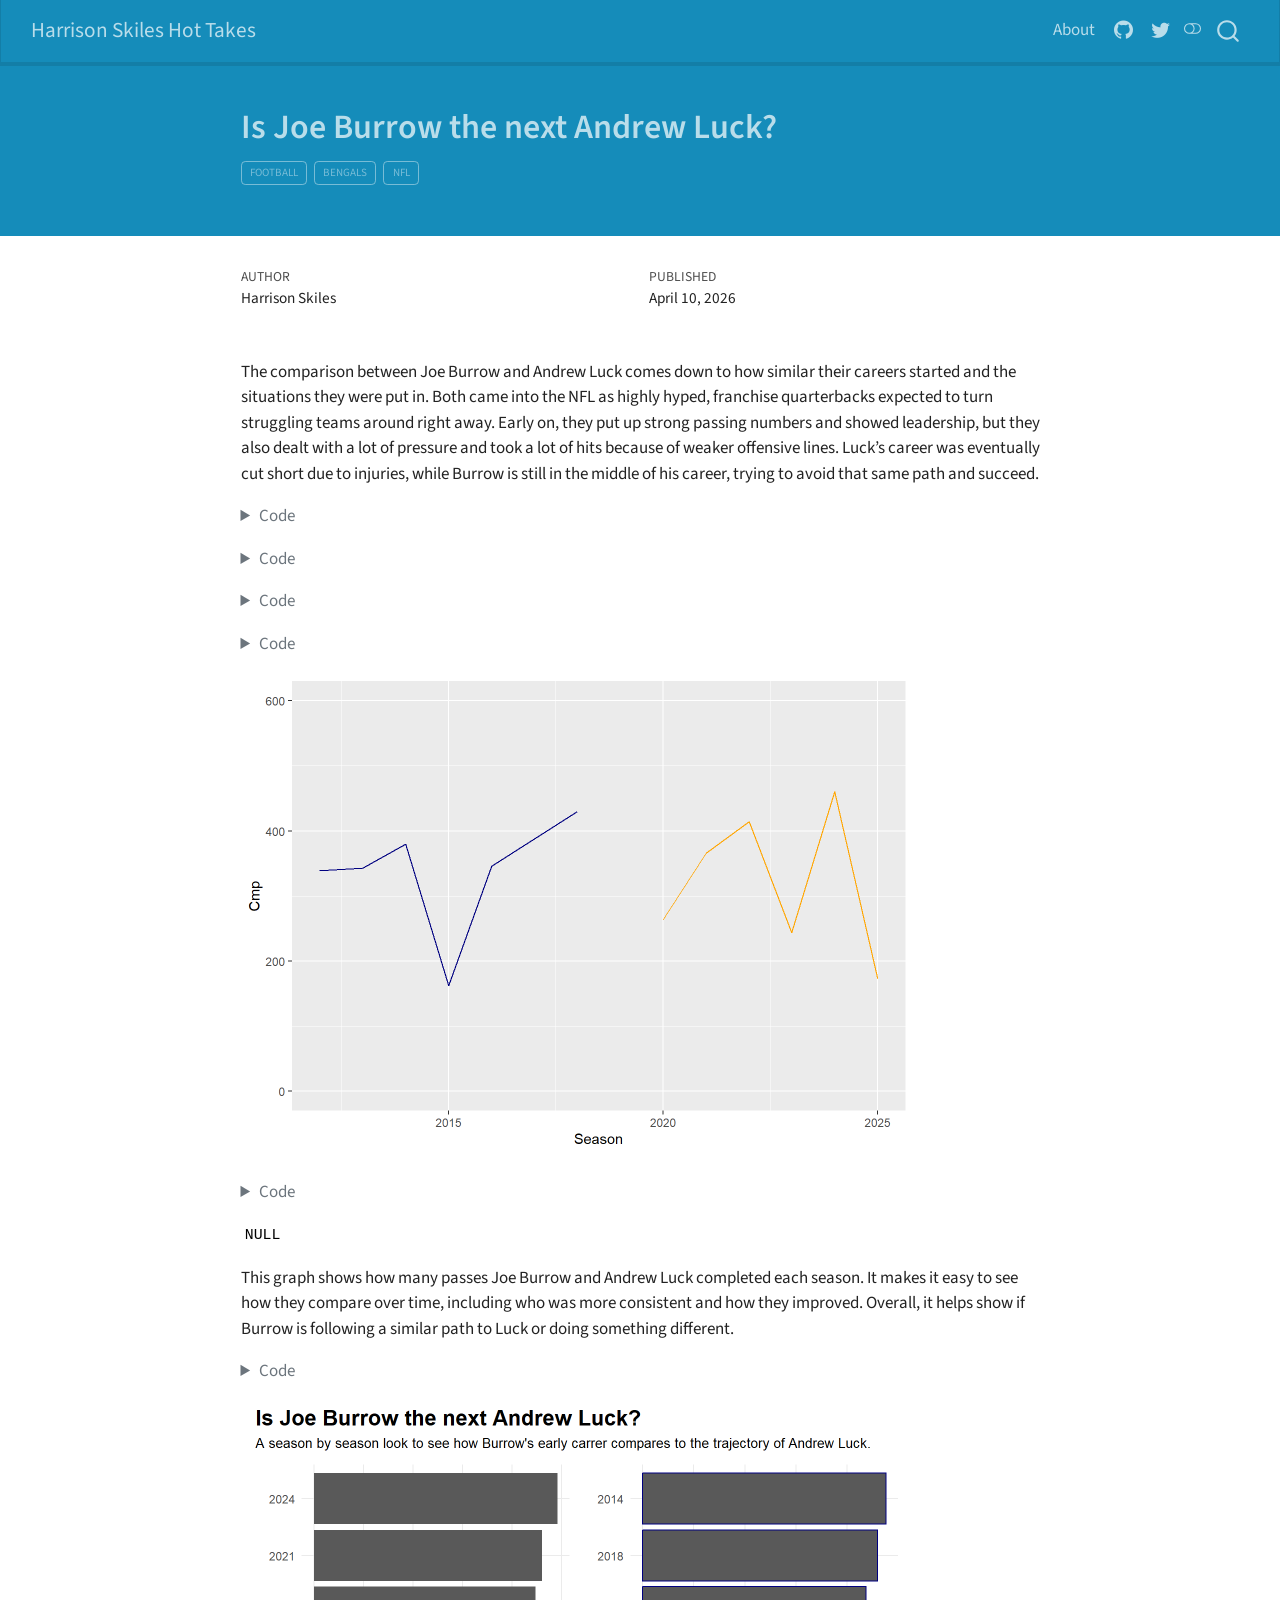
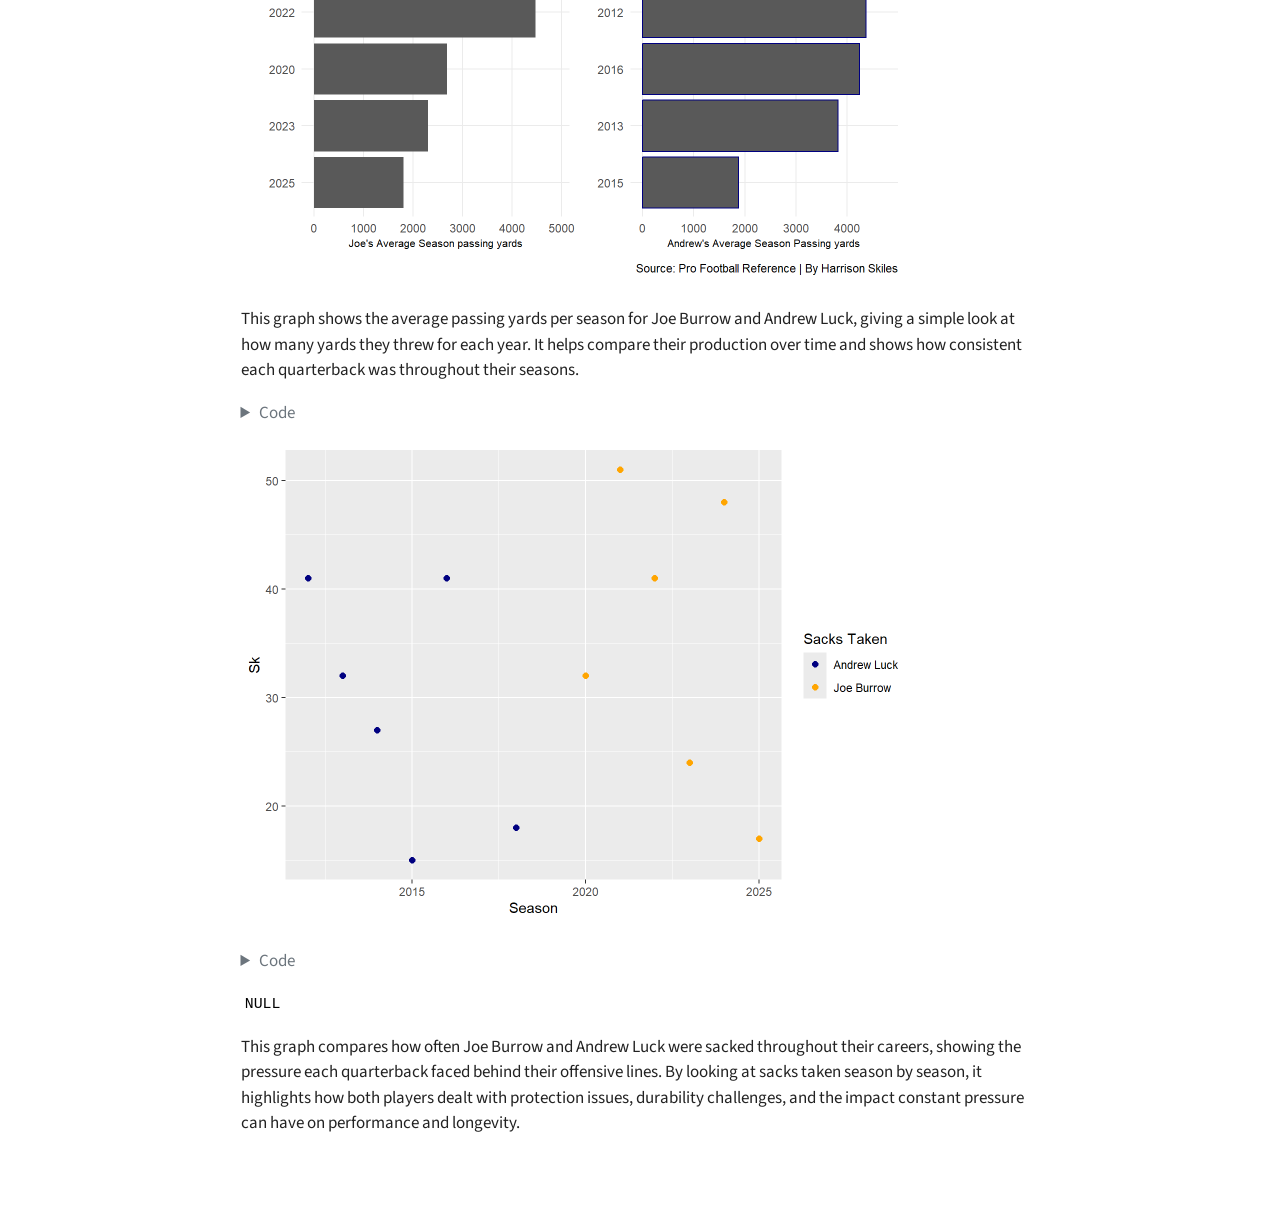
==== commit ea7e40e6: "update3" ====
--- a/posts/JbvsAL/index.html
+++ b/posts/JbvsAL/index.html
@@ -369,47 +369,92 @@
 <details class="code-fold">
 <summary>Code</summary>
 <div class="code-copy-outer-scaffold"><div class="sourceCode cell-code" id="cb1"><pre class="sourceCode r code-with-copy"><code class="sourceCode r"><span id="cb1-1"><a href="#cb1-1" aria-hidden="true" tabindex="-1"></a><span class="fu">library</span>(readr)</span>
-<span id="cb1-2"><a href="#cb1-2" aria-hidden="true" tabindex="-1"></a><span class="fu">library</span>(tidyverse)</span></code></pre></div><button title="Copy to Clipboard" class="code-copy-button"><i class="bi"></i></button></div>
-</details>
-<div class="cell-output cell-output-stderr">
-<pre><code>── Attaching core tidyverse packages ──────────────────────── tidyverse 2.0.0 ──
-✔ dplyr     1.1.4     ✔ purrr     1.2.1
-✔ forcats   1.0.1     ✔ stringr   1.6.0
-✔ ggplot2   4.0.1     ✔ tibble    3.3.1
-✔ lubridate 1.9.4     ✔ tidyr     1.3.2
-── Conflicts ────────────────────────────────────────── tidyverse_conflicts() ──
-✖ dplyr::filter() masks stats::filter()
-✖ dplyr::lag()    masks stats::lag()
-ℹ Use the conflicted package (&lt;http://conflicted.r-lib.org/&gt;) to force all conflicts to become errors</code></pre>
-</div>
-<details class="code-fold">
-<summary>Code</summary>
-<div class="code-copy-outer-scaffold"><div class="sourceCode cell-code" id="cb3"><pre class="sourceCode r code-with-copy"><code class="sourceCode r"><span id="cb3-1"><a href="#cb3-1" aria-hidden="true" tabindex="-1"></a><span class="fu">library</span>(dplyr)</span>
-<span id="cb3-2"><a href="#cb3-2" aria-hidden="true" tabindex="-1"></a><span class="fu">library</span>(ggplot2)</span>
-<span id="cb3-3"><a href="#cb3-3" aria-hidden="true" tabindex="-1"></a><span class="fu">library</span>(patchwork)</span></code></pre></div><button title="Copy to Clipboard" class="code-copy-button"><i class="bi"></i></button></div>
+<span id="cb1-2"><a href="#cb1-2" aria-hidden="true" tabindex="-1"></a><span class="fu">library</span>(tidyverse)</span>
+<span id="cb1-3"><a href="#cb1-3" aria-hidden="true" tabindex="-1"></a><span class="fu">library</span>(dplyr)</span>
+<span id="cb1-4"><a href="#cb1-4" aria-hidden="true" tabindex="-1"></a><span class="fu">library</span>(ggplot2)</span>
+<span id="cb1-5"><a href="#cb1-5" aria-hidden="true" tabindex="-1"></a><span class="fu">library</span>(patchwork)</span></code></pre></div><button title="Copy to Clipboard" class="code-copy-button"><i class="bi"></i></button></div>
 </details>
 </div>
 <div class="cell">
 <details class="code-fold">
 <summary>Code</summary>
-<div class="code-copy-outer-scaffold"><div class="sourceCode cell-code" id="cb4"><pre class="sourceCode r code-with-copy"><code class="sourceCode r"><span id="cb4-1"><a href="#cb4-1" aria-hidden="true" tabindex="-1"></a>joeb <span class="ot">&lt;-</span> <span class="fu">read_csv</span>(<span class="st">"data/joeb.csv"</span>)</span></code></pre></div><button title="Copy to Clipboard" class="code-copy-button"><i class="bi"></i></button></div>
+<div class="code-copy-outer-scaffold"><div class="sourceCode cell-code" id="cb2"><pre class="sourceCode r code-with-copy"><code class="sourceCode r"><span id="cb2-1"><a href="#cb2-1" aria-hidden="true" tabindex="-1"></a>joeb <span class="ot">&lt;-</span> <span class="fu">read_csv</span>(<span class="st">"data/joeb.csv"</span>)</span></code></pre></div><button title="Copy to Clipboard" class="code-copy-button"><i class="bi"></i></button></div>
 </details>
 </div>
 <div class="cell">
 <details class="code-fold">
 <summary>Code</summary>
-<div class="code-copy-outer-scaffold"><div class="sourceCode cell-code" id="cb5"><pre class="sourceCode r code-with-copy"><code class="sourceCode r"><span id="cb5-1"><a href="#cb5-1" aria-hidden="true" tabindex="-1"></a>Aluck <span class="ot">&lt;-</span> <span class="fu">read_csv</span>(<span class="st">"data/andrewl.csv"</span>)</span></code></pre></div><button title="Copy to Clipboard" class="code-copy-button"><i class="bi"></i></button></div>
+<div class="code-copy-outer-scaffold"><div class="sourceCode cell-code" id="cb3"><pre class="sourceCode r code-with-copy"><code class="sourceCode r"><span id="cb3-1"><a href="#cb3-1" aria-hidden="true" tabindex="-1"></a>Aluck <span class="ot">&lt;-</span> <span class="fu">read_csv</span>(<span class="st">"data/andrewl.csv"</span>)</span></code></pre></div><button title="Copy to Clipboard" class="code-copy-button"><i class="bi"></i></button></div>
 </details>
 </div>
 <div class="cell">
 <details class="code-fold">
 <summary>Code</summary>
-<div class="code-copy-outer-scaffold"><div class="sourceCode cell-code" id="cb6"><pre class="sourceCode r code-with-copy"><code class="sourceCode r"><span id="cb6-1"><a href="#cb6-1" aria-hidden="true" tabindex="-1"></a>joebs <span class="ot">&lt;-</span> joeb </span>
-<span id="cb6-2"><a href="#cb6-2" aria-hidden="true" tabindex="-1"></a> Als <span class="ot">&lt;-</span> Aluck</span>
-<span id="cb6-3"><a href="#cb6-3" aria-hidden="true" tabindex="-1"></a><span class="fu">ggplot</span>() <span class="sc">+</span></span>
-<span id="cb6-4"><a href="#cb6-4" aria-hidden="true" tabindex="-1"></a>    <span class="fu">geom_line</span>(<span class="at">data=</span> joebs, <span class="fu">aes</span> (<span class="at">x=</span> Season, <span class="at">y=</span> Cmp), <span class="at">color=</span><span class="st">"orange"</span>) <span class="sc">+</span></span>
-<span id="cb6-5"><a href="#cb6-5" aria-hidden="true" tabindex="-1"></a>    <span class="fu">geom_line</span>(<span class="at">data=</span> Als, <span class="fu">aes</span> (<span class="at">x=</span> Season, <span class="at">y=</span> Cmp), <span class="at">color=</span><span class="st">"navy"</span>) <span class="sc">+</span></span>
-<span id="cb6-6"><a href="#cb6-6" aria-hidden="true" tabindex="-1"></a>  <span class="fu">scale_y_continuous</span>(<span class="at">limits =</span> <span class="fu">c</span>(<span class="dv">0</span>, <span class="dv">600</span>))</span></code></pre></div><button title="Copy to Clipboard" class="code-copy-button"><i class="bi"></i></button></div>
+<div class="code-copy-outer-scaffold"><div class="sourceCode cell-code" id="cb4"><pre class="sourceCode r code-with-copy"><code class="sourceCode r"><span id="cb4-1"><a href="#cb4-1" aria-hidden="true" tabindex="-1"></a>joebs <span class="ot">&lt;-</span> joeb </span>
+<span id="cb4-2"><a href="#cb4-2" aria-hidden="true" tabindex="-1"></a> Als <span class="ot">&lt;-</span> Aluck</span>
+<span id="cb4-3"><a href="#cb4-3" aria-hidden="true" tabindex="-1"></a><span class="fu">ggplot</span>() <span class="sc">+</span></span>
+<span id="cb4-4"><a href="#cb4-4" aria-hidden="true" tabindex="-1"></a>    <span class="fu">geom_line</span>(<span class="at">data=</span> joebs, <span class="fu">aes</span> (<span class="at">x=</span> Season, <span class="at">y=</span> Cmp), <span class="at">color=</span><span class="st">"orange"</span>) <span class="sc">+</span></span>
+<span id="cb4-5"><a href="#cb4-5" aria-hidden="true" tabindex="-1"></a>    <span class="fu">geom_line</span>(<span class="at">data=</span> Als, <span class="fu">aes</span> (<span class="at">x=</span> Season, <span class="at">y=</span> Cmp), <span class="at">color=</span><span class="st">"navy"</span>) <span class="sc">+</span></span>
+<span id="cb4-6"><a href="#cb4-6" aria-hidden="true" tabindex="-1"></a>  <span class="fu">scale_y_continuous</span>(<span class="at">limits =</span> <span class="fu">c</span>(<span class="dv">0</span>, <span class="dv">600</span>))</span></code></pre></div><button title="Copy to Clipboard" class="code-copy-button"><i class="bi"></i></button></div>
+</details>
+<div class="cell-output-display">
+<div>
+<figure class="figure">
+<p><img src="index_files/figure-html/unnamed-chunk-3-1.png" class="img-fluid figure-img" width="672"></p>
+</figure>
+</div>
+</div>
+<details class="code-fold">
+<summary>Code</summary>
+<div class="code-copy-outer-scaffold"><div class="sourceCode cell-code" id="cb5"><pre class="sourceCode r code-with-copy"><code class="sourceCode r"><span id="cb5-1"><a href="#cb5-1" aria-hidden="true" tabindex="-1"></a><span class="fu">plot_annotation</span>(</span>
+<span id="cb5-2"><a href="#cb5-2" aria-hidden="true" tabindex="-1"></a>    <span class="at">title =</span> <span class="st">"Is Joe Burrow the next Andrew Luck?"</span>,</span>
+<span id="cb5-3"><a href="#cb5-3" aria-hidden="true" tabindex="-1"></a>    <span class="at">subtitle =</span> <span class="st">"A season by season look to see how Burrow's early carrer compares to the trajectory of Andrew Luck."</span>,</span>
+<span id="cb5-4"><a href="#cb5-4" aria-hidden="true" tabindex="-1"></a>    <span class="at">caption =</span> <span class="st">"Source: Pro Football Reference | By Harrison Skiles"</span></span>
+<span id="cb5-5"><a href="#cb5-5" aria-hidden="true" tabindex="-1"></a>  )  <span class="sc">&amp;</span> </span>
+<span id="cb5-6"><a href="#cb5-6" aria-hidden="true" tabindex="-1"></a>  <span class="fu">theme</span>(</span>
+<span id="cb5-7"><a href="#cb5-7" aria-hidden="true" tabindex="-1"></a>    <span class="at">plot.title =</span> <span class="fu">element_text</span>(<span class="at">size =</span> <span class="dv">16</span>, <span class="at">face =</span> <span class="st">"bold"</span>),</span>
+<span id="cb5-8"><a href="#cb5-8" aria-hidden="true" tabindex="-1"></a>    <span class="at">axis.title =</span> <span class="fu">element_text</span>(<span class="at">size =</span> <span class="dv">8</span>), </span>
+<span id="cb5-9"><a href="#cb5-9" aria-hidden="true" tabindex="-1"></a>    <span class="at">plot.subtitle =</span> <span class="fu">element_text</span>(<span class="at">size=</span><span class="dv">10</span>), </span>
+<span id="cb5-10"><a href="#cb5-10" aria-hidden="true" tabindex="-1"></a>    <span class="at">panel.grid.minor =</span> <span class="fu">element_blank</span>()</span>
+<span id="cb5-11"><a href="#cb5-11" aria-hidden="true" tabindex="-1"></a>  )</span></code></pre></div><button title="Copy to Clipboard" class="code-copy-button"><i class="bi"></i></button></div>
+</details>
+<div class="cell-output cell-output-stdout">
+<pre><code>NULL</code></pre>
+</div>
+</div>
+<p>This graph shows how many passes Joe Burrow and Andrew Luck completed each season. It makes it easy to see how they compare over time, including who was more consistent and how they improved. Overall, it helps show if Burrow is following a similar path to Luck or doing something different.</p>
+<div class="cell">
+<details class="code-fold">
+<summary>Code</summary>
+<div class="code-copy-outer-scaffold"><div class="sourceCode cell-code" id="cb7"><pre class="sourceCode r code-with-copy"><code class="sourceCode r"><span id="cb7-1"><a href="#cb7-1" aria-hidden="true" tabindex="-1"></a>Joe <span class="ot">&lt;-</span> <span class="fu">ggplot</span>() <span class="sc">+</span> </span>
+<span id="cb7-2"><a href="#cb7-2" aria-hidden="true" tabindex="-1"></a>  <span class="fu">geom_bar</span>(<span class="at">data=</span>joeb, <span class="fu">aes</span>(<span class="at">x=</span><span class="fu">reorder</span>(Season, Yds...<span class="dv">12</span>), <span class="at">weight=</span>Yds...<span class="dv">12</span>)) <span class="sc">+</span></span>
+<span id="cb7-3"><a href="#cb7-3" aria-hidden="true" tabindex="-1"></a>  <span class="fu">coord_flip</span>() <span class="sc">+</span> </span>
+<span id="cb7-4"><a href="#cb7-4" aria-hidden="true" tabindex="-1"></a>  <span class="fu">labs</span>(</span>
+<span id="cb7-5"><a href="#cb7-5" aria-hidden="true" tabindex="-1"></a>    <span class="at">x=</span><span class="st">""</span>, </span>
+<span id="cb7-6"><a href="#cb7-6" aria-hidden="true" tabindex="-1"></a>    <span class="at">y=</span><span class="st">"Joe's Average Season passing yards"</span></span>
+<span id="cb7-7"><a href="#cb7-7" aria-hidden="true" tabindex="-1"></a>    ) <span class="sc">+</span> </span>
+<span id="cb7-8"><a href="#cb7-8" aria-hidden="true" tabindex="-1"></a>  <span class="fu">theme_minimal</span>()</span>
+<span id="cb7-9"><a href="#cb7-9" aria-hidden="true" tabindex="-1"></a></span>
+<span id="cb7-10"><a href="#cb7-10" aria-hidden="true" tabindex="-1"></a>Andrew <span class="ot">&lt;-</span> <span class="fu">ggplot</span>() <span class="sc">+</span> </span>
+<span id="cb7-11"><a href="#cb7-11" aria-hidden="true" tabindex="-1"></a>  <span class="fu">geom_bar</span>(<span class="at">data=</span>Als, <span class="fu">aes</span>(<span class="at">x=</span><span class="fu">reorder</span>(Season, Yds...<span class="dv">12</span>), <span class="at">weight=</span>Yds...<span class="dv">12</span>), <span class="at">color=</span><span class="st">"navy"</span>) <span class="sc">+</span></span>
+<span id="cb7-12"><a href="#cb7-12" aria-hidden="true" tabindex="-1"></a>  <span class="fu">coord_flip</span>() <span class="sc">+</span>  </span>
+<span id="cb7-13"><a href="#cb7-13" aria-hidden="true" tabindex="-1"></a>  <span class="fu">labs</span>(</span>
+<span id="cb7-14"><a href="#cb7-14" aria-hidden="true" tabindex="-1"></a>    <span class="at">x=</span><span class="st">""</span>, </span>
+<span id="cb7-15"><a href="#cb7-15" aria-hidden="true" tabindex="-1"></a>    <span class="at">y=</span><span class="st">"Andrew's Average Season Passing yards"</span>) <span class="sc">+</span> </span>
+<span id="cb7-16"><a href="#cb7-16" aria-hidden="true" tabindex="-1"></a>  <span class="fu">theme_minimal</span>()</span>
+<span id="cb7-17"><a href="#cb7-17" aria-hidden="true" tabindex="-1"></a></span>
+<span id="cb7-18"><a href="#cb7-18" aria-hidden="true" tabindex="-1"></a>Joe <span class="sc">+</span> Andrew <span class="sc">+</span></span>
+<span id="cb7-19"><a href="#cb7-19" aria-hidden="true" tabindex="-1"></a>  <span class="fu">plot_annotation</span>(</span>
+<span id="cb7-20"><a href="#cb7-20" aria-hidden="true" tabindex="-1"></a>    <span class="at">title =</span> <span class="st">"Is Joe Burrow the next Andrew Luck?"</span>,</span>
+<span id="cb7-21"><a href="#cb7-21" aria-hidden="true" tabindex="-1"></a>    <span class="at">subtitle =</span> <span class="st">"A season by season look to see how Burrow's early carrer compares to the trajectory of Andrew Luck."</span>,</span>
+<span id="cb7-22"><a href="#cb7-22" aria-hidden="true" tabindex="-1"></a>    <span class="at">caption =</span> <span class="st">"Source: Pro Football Reference | By Harrison Skiles"</span></span>
+<span id="cb7-23"><a href="#cb7-23" aria-hidden="true" tabindex="-1"></a>  )  <span class="sc">&amp;</span> </span>
+<span id="cb7-24"><a href="#cb7-24" aria-hidden="true" tabindex="-1"></a>  <span class="fu">theme</span>(</span>
+<span id="cb7-25"><a href="#cb7-25" aria-hidden="true" tabindex="-1"></a>    <span class="at">plot.title =</span> <span class="fu">element_text</span>(<span class="at">size =</span> <span class="dv">16</span>, <span class="at">face =</span> <span class="st">"bold"</span>),</span>
+<span id="cb7-26"><a href="#cb7-26" aria-hidden="true" tabindex="-1"></a>    <span class="at">axis.title =</span> <span class="fu">element_text</span>(<span class="at">size =</span> <span class="dv">8</span>), </span>
+<span id="cb7-27"><a href="#cb7-27" aria-hidden="true" tabindex="-1"></a>    <span class="at">plot.subtitle =</span> <span class="fu">element_text</span>(<span class="at">size=</span><span class="dv">10</span>), </span>
+<span id="cb7-28"><a href="#cb7-28" aria-hidden="true" tabindex="-1"></a>    <span class="at">panel.grid.minor =</span> <span class="fu">element_blank</span>()</span>
+<span id="cb7-29"><a href="#cb7-29" aria-hidden="true" tabindex="-1"></a>  )</span></code></pre></div><button title="Copy to Clipboard" class="code-copy-button"><i class="bi"></i></button></div>
 </details>
 <div class="cell-output-display">
 <div>
@@ -418,57 +463,40 @@
 </figure>
 </div>
 </div>
-<details class="code-fold">
-<summary>Code</summary>
-<div class="code-copy-outer-scaffold"><div class="sourceCode cell-code" id="cb7"><pre class="sourceCode r code-with-copy"><code class="sourceCode r"><span id="cb7-1"><a href="#cb7-1" aria-hidden="true" tabindex="-1"></a><span class="fu">plot_annotation</span>(</span>
-<span id="cb7-2"><a href="#cb7-2" aria-hidden="true" tabindex="-1"></a>    <span class="at">title =</span> <span class="st">"Is Joe Burrow the next Andrew Luck?"</span>,</span>
-<span id="cb7-3"><a href="#cb7-3" aria-hidden="true" tabindex="-1"></a>    <span class="at">subtitle =</span> <span class="st">"A season by season look to see how Burrow's early carrer compares to the trajectory of Andrew Luck."</span>,</span>
-<span id="cb7-4"><a href="#cb7-4" aria-hidden="true" tabindex="-1"></a>    <span class="at">caption =</span> <span class="st">"Source: Sports Reference | By Harrison Skiles"</span></span>
-<span id="cb7-5"><a href="#cb7-5" aria-hidden="true" tabindex="-1"></a>  )  <span class="sc">&amp;</span> </span>
-<span id="cb7-6"><a href="#cb7-6" aria-hidden="true" tabindex="-1"></a>  <span class="fu">theme</span>(</span>
-<span id="cb7-7"><a href="#cb7-7" aria-hidden="true" tabindex="-1"></a>    <span class="at">plot.title =</span> <span class="fu">element_text</span>(<span class="at">size =</span> <span class="dv">16</span>, <span class="at">face =</span> <span class="st">"bold"</span>),</span>
-<span id="cb7-8"><a href="#cb7-8" aria-hidden="true" tabindex="-1"></a>    <span class="at">axis.title =</span> <span class="fu">element_text</span>(<span class="at">size =</span> <span class="dv">8</span>), </span>
-<span id="cb7-9"><a href="#cb7-9" aria-hidden="true" tabindex="-1"></a>    <span class="at">plot.subtitle =</span> <span class="fu">element_text</span>(<span class="at">size=</span><span class="dv">10</span>), </span>
-<span id="cb7-10"><a href="#cb7-10" aria-hidden="true" tabindex="-1"></a>    <span class="at">panel.grid.minor =</span> <span class="fu">element_blank</span>()</span>
-<span id="cb7-11"><a href="#cb7-11" aria-hidden="true" tabindex="-1"></a>  )</span></code></pre></div><button title="Copy to Clipboard" class="code-copy-button"><i class="bi"></i></button></div>
-</details>
-<div class="cell-output cell-output-stdout">
-<pre><code>NULL</code></pre>
-</div>
-</div>
-<p>This graph shows how many passes Joe Burrow and Andrew Luck completed each season. It makes it easy to see how they compare over time, including who was more consistent and how they improved. Overall, it helps show if Burrow is following a similar path to Luck or doing something different.</p>
+</div>
+<p>This graph shows the average passing yards per season for Joe Burrow and Andrew Luck, giving a simple look at how many yards they threw for each year. It helps compare their production over time and shows how consistent each quarterback was throughout their seasons.</p>
 <div class="cell">
 <details class="code-fold">
 <summary>Code</summary>
-<div class="code-copy-outer-scaffold"><div class="sourceCode cell-code" id="cb9"><pre class="sourceCode r code-with-copy"><code class="sourceCode r"><span id="cb9-1"><a href="#cb9-1" aria-hidden="true" tabindex="-1"></a>Joe <span class="ot">&lt;-</span> <span class="fu">ggplot</span>() <span class="sc">+</span> </span>
-<span id="cb9-2"><a href="#cb9-2" aria-hidden="true" tabindex="-1"></a>  <span class="fu">geom_bar</span>(<span class="at">data=</span>joeb, <span class="fu">aes</span>(<span class="at">x=</span><span class="fu">reorder</span>(Season, Yds...<span class="dv">12</span>), <span class="at">weight=</span>Yds...<span class="dv">12</span>)) <span class="sc">+</span></span>
-<span id="cb9-3"><a href="#cb9-3" aria-hidden="true" tabindex="-1"></a>  <span class="fu">coord_flip</span>() <span class="sc">+</span> </span>
-<span id="cb9-4"><a href="#cb9-4" aria-hidden="true" tabindex="-1"></a>  <span class="fu">labs</span>(</span>
-<span id="cb9-5"><a href="#cb9-5" aria-hidden="true" tabindex="-1"></a>    <span class="at">x=</span><span class="st">""</span>, </span>
-<span id="cb9-6"><a href="#cb9-6" aria-hidden="true" tabindex="-1"></a>    <span class="at">y=</span><span class="st">"Joe's Average Season passing yards"</span></span>
-<span id="cb9-7"><a href="#cb9-7" aria-hidden="true" tabindex="-1"></a>    ) <span class="sc">+</span> </span>
-<span id="cb9-8"><a href="#cb9-8" aria-hidden="true" tabindex="-1"></a>  <span class="fu">theme_minimal</span>()</span>
-<span id="cb9-9"><a href="#cb9-9" aria-hidden="true" tabindex="-1"></a></span>
-<span id="cb9-10"><a href="#cb9-10" aria-hidden="true" tabindex="-1"></a>Andrew <span class="ot">&lt;-</span> <span class="fu">ggplot</span>() <span class="sc">+</span> </span>
-<span id="cb9-11"><a href="#cb9-11" aria-hidden="true" tabindex="-1"></a>  <span class="fu">geom_bar</span>(<span class="at">data=</span>Als, <span class="fu">aes</span>(<span class="at">x=</span><span class="fu">reorder</span>(Season, Yds...<span class="dv">12</span>), <span class="at">weight=</span>Yds...<span class="dv">12</span>), <span class="at">color=</span><span class="st">"navy"</span>) <span class="sc">+</span></span>
-<span id="cb9-12"><a href="#cb9-12" aria-hidden="true" tabindex="-1"></a>  <span class="fu">coord_flip</span>() <span class="sc">+</span>  </span>
-<span id="cb9-13"><a href="#cb9-13" aria-hidden="true" tabindex="-1"></a>  <span class="fu">labs</span>(</span>
-<span id="cb9-14"><a href="#cb9-14" aria-hidden="true" tabindex="-1"></a>    <span class="at">x=</span><span class="st">""</span>, </span>
-<span id="cb9-15"><a href="#cb9-15" aria-hidden="true" tabindex="-1"></a>    <span class="at">y=</span><span class="st">"Andrew's Average Season Passing yards"</span>) <span class="sc">+</span> </span>
-<span id="cb9-16"><a href="#cb9-16" aria-hidden="true" tabindex="-1"></a>  <span class="fu">theme_minimal</span>()</span>
-<span id="cb9-17"><a href="#cb9-17" aria-hidden="true" tabindex="-1"></a></span>
-<span id="cb9-18"><a href="#cb9-18" aria-hidden="true" tabindex="-1"></a>Joe <span class="sc">+</span> Andrew <span class="sc">+</span></span>
-<span id="cb9-19"><a href="#cb9-19" aria-hidden="true" tabindex="-1"></a>  <span class="fu">plot_annotation</span>(</span>
-<span id="cb9-20"><a href="#cb9-20" aria-hidden="true" tabindex="-1"></a>    <span class="at">title =</span> <span class="st">"Is Joe Burrow the next Andrew Luck?"</span>,</span>
-<span id="cb9-21"><a href="#cb9-21" aria-hidden="true" tabindex="-1"></a>    <span class="at">subtitle =</span> <span class="st">"A season by season look to see how Burrow's early carrer compares to the trajectory of Andrew Luck."</span>,</span>
-<span id="cb9-22"><a href="#cb9-22" aria-hidden="true" tabindex="-1"></a>    <span class="at">caption =</span> <span class="st">"Source: Sports Reference | By Harrison Skiles"</span></span>
-<span id="cb9-23"><a href="#cb9-23" aria-hidden="true" tabindex="-1"></a>  )  <span class="sc">&amp;</span> </span>
-<span id="cb9-24"><a href="#cb9-24" aria-hidden="true" tabindex="-1"></a>  <span class="fu">theme</span>(</span>
-<span id="cb9-25"><a href="#cb9-25" aria-hidden="true" tabindex="-1"></a>    <span class="at">plot.title =</span> <span class="fu">element_text</span>(<span class="at">size =</span> <span class="dv">16</span>, <span class="at">face =</span> <span class="st">"bold"</span>),</span>
-<span id="cb9-26"><a href="#cb9-26" aria-hidden="true" tabindex="-1"></a>    <span class="at">axis.title =</span> <span class="fu">element_text</span>(<span class="at">size =</span> <span class="dv">8</span>), </span>
-<span id="cb9-27"><a href="#cb9-27" aria-hidden="true" tabindex="-1"></a>    <span class="at">plot.subtitle =</span> <span class="fu">element_text</span>(<span class="at">size=</span><span class="dv">10</span>), </span>
-<span id="cb9-28"><a href="#cb9-28" aria-hidden="true" tabindex="-1"></a>    <span class="at">panel.grid.minor =</span> <span class="fu">element_blank</span>()</span>
-<span id="cb9-29"><a href="#cb9-29" aria-hidden="true" tabindex="-1"></a>  )</span></code></pre></div><button title="Copy to Clipboard" class="code-copy-button"><i class="bi"></i></button></div>
+<div class="code-copy-outer-scaffold"><div class="sourceCode cell-code" id="cb8"><pre class="sourceCode r code-with-copy"><code class="sourceCode r"><span id="cb8-1"><a href="#cb8-1" aria-hidden="true" tabindex="-1"></a><span class="fu">ggplot</span>() <span class="sc">+</span></span>
+<span id="cb8-2"><a href="#cb8-2" aria-hidden="true" tabindex="-1"></a>  <span class="fu">geom_segment</span>(</span>
+<span id="cb8-3"><a href="#cb8-3" aria-hidden="true" tabindex="-1"></a>    <span class="at">data=</span> joeb,</span>
+<span id="cb8-4"><a href="#cb8-4" aria-hidden="true" tabindex="-1"></a>    <span class="fu">aes</span>(</span>
+<span id="cb8-5"><a href="#cb8-5" aria-hidden="true" tabindex="-1"></a>      <span class="at">y=</span>Sk, <span class="at">yend=</span>Sk,</span>
+<span id="cb8-6"><a href="#cb8-6" aria-hidden="true" tabindex="-1"></a>      <span class="at">x=</span> Season, <span class="at">xend=</span> Season) ,</span>
+<span id="cb8-7"><a href="#cb8-7" aria-hidden="true" tabindex="-1"></a>    <span class="at">color=</span><span class="st">"white"</span> ,</span>
+<span id="cb8-8"><a href="#cb8-8" aria-hidden="true" tabindex="-1"></a>    <span class="at">linewidth =</span> <span class="fl">1.5</span></span>
+<span id="cb8-9"><a href="#cb8-9" aria-hidden="true" tabindex="-1"></a>    ) <span class="sc">+</span></span>
+<span id="cb8-10"><a href="#cb8-10" aria-hidden="true" tabindex="-1"></a>  <span class="fu">geom_point</span>(</span>
+<span id="cb8-11"><a href="#cb8-11" aria-hidden="true" tabindex="-1"></a>    <span class="at">data=</span> joeb,</span>
+<span id="cb8-12"><a href="#cb8-12" aria-hidden="true" tabindex="-1"></a>    <span class="fu">aes</span>(</span>
+<span id="cb8-13"><a href="#cb8-13" aria-hidden="true" tabindex="-1"></a>      <span class="at">y=</span>Sk,</span>
+<span id="cb8-14"><a href="#cb8-14" aria-hidden="true" tabindex="-1"></a>      <span class="at">x=</span>Season,</span>
+<span id="cb8-15"><a href="#cb8-15" aria-hidden="true" tabindex="-1"></a>      <span class="at">color=</span><span class="st">"Joe Burrow"</span></span>
+<span id="cb8-16"><a href="#cb8-16" aria-hidden="true" tabindex="-1"></a>    ), </span>
+<span id="cb8-17"><a href="#cb8-17" aria-hidden="true" tabindex="-1"></a>    <span class="at">size=</span><span class="dv">2</span></span>
+<span id="cb8-18"><a href="#cb8-18" aria-hidden="true" tabindex="-1"></a>  )<span class="sc">+</span></span>
+<span id="cb8-19"><a href="#cb8-19" aria-hidden="true" tabindex="-1"></a>  <span class="fu">geom_point</span>(</span>
+<span id="cb8-20"><a href="#cb8-20" aria-hidden="true" tabindex="-1"></a>    <span class="at">data=</span> Aluck,</span>
+<span id="cb8-21"><a href="#cb8-21" aria-hidden="true" tabindex="-1"></a>    <span class="fu">aes</span>(</span>
+<span id="cb8-22"><a href="#cb8-22" aria-hidden="true" tabindex="-1"></a>      <span class="at">y=</span>Sk,</span>
+<span id="cb8-23"><a href="#cb8-23" aria-hidden="true" tabindex="-1"></a>      <span class="at">x=</span>Season,</span>
+<span id="cb8-24"><a href="#cb8-24" aria-hidden="true" tabindex="-1"></a>      <span class="at">color=</span><span class="st">"Andrew Luck"</span></span>
+<span id="cb8-25"><a href="#cb8-25" aria-hidden="true" tabindex="-1"></a>    ),</span>
+<span id="cb8-26"><a href="#cb8-26" aria-hidden="true" tabindex="-1"></a>    <span class="at">size=</span><span class="dv">2</span></span>
+<span id="cb8-27"><a href="#cb8-27" aria-hidden="true" tabindex="-1"></a>    )<span class="sc">+</span></span>
+<span id="cb8-28"><a href="#cb8-28" aria-hidden="true" tabindex="-1"></a>  <span class="fu">scale_color_manual</span>(<span class="at">name=</span><span class="st">"Sacks Taken"</span>, <span class="at">values=</span><span class="fu">c</span>(<span class="st">"navy"</span>, <span class="st">"orange"</span>)</span>
+<span id="cb8-29"><a href="#cb8-29" aria-hidden="true" tabindex="-1"></a>  )</span></code></pre></div><button title="Copy to Clipboard" class="code-copy-button"><i class="bi"></i></button></div>
 </details>
 <div class="cell-output-display">
 <div>
@@ -477,61 +505,21 @@
 </figure>
 </div>
 </div>
-</div>
-<p>This graph shows the average passing yards per season for Joe Burrow and Andrew Luck, giving a simple look at how many yards they threw for each year. It helps compare their production over time and shows how consistent each quarterback was throughout their seasons.</p>
-<div class="cell">
 <details class="code-fold">
 <summary>Code</summary>
-<div class="code-copy-outer-scaffold"><div class="sourceCode cell-code" id="cb10"><pre class="sourceCode r code-with-copy"><code class="sourceCode r"><span id="cb10-1"><a href="#cb10-1" aria-hidden="true" tabindex="-1"></a><span class="fu">ggplot</span>() <span class="sc">+</span></span>
-<span id="cb10-2"><a href="#cb10-2" aria-hidden="true" tabindex="-1"></a>  <span class="fu">geom_segment</span>(</span>
-<span id="cb10-3"><a href="#cb10-3" aria-hidden="true" tabindex="-1"></a>    <span class="at">data=</span> joeb,</span>
-<span id="cb10-4"><a href="#cb10-4" aria-hidden="true" tabindex="-1"></a>    <span class="fu">aes</span>(</span>
-<span id="cb10-5"><a href="#cb10-5" aria-hidden="true" tabindex="-1"></a>      <span class="at">y=</span>Sk, <span class="at">yend=</span>Sk,</span>
-<span id="cb10-6"><a href="#cb10-6" aria-hidden="true" tabindex="-1"></a>      <span class="at">x=</span> Season, <span class="at">xend=</span> Season) ,</span>
-<span id="cb10-7"><a href="#cb10-7" aria-hidden="true" tabindex="-1"></a>    <span class="at">color=</span><span class="st">"white"</span> ,</span>
-<span id="cb10-8"><a href="#cb10-8" aria-hidden="true" tabindex="-1"></a>    <span class="at">linewidth =</span> <span class="fl">1.5</span></span>
-<span id="cb10-9"><a href="#cb10-9" aria-hidden="true" tabindex="-1"></a>    ) <span class="sc">+</span></span>
-<span id="cb10-10"><a href="#cb10-10" aria-hidden="true" tabindex="-1"></a>  <span class="fu">geom_point</span>(</span>
-<span id="cb10-11"><a href="#cb10-11" aria-hidden="true" tabindex="-1"></a>    <span class="at">data=</span> joeb,</span>
-<span id="cb10-12"><a href="#cb10-12" aria-hidden="true" tabindex="-1"></a>    <span class="fu">aes</span>(</span>
-<span id="cb10-13"><a href="#cb10-13" aria-hidden="true" tabindex="-1"></a>      <span class="at">y=</span>Sk,</span>
-<span id="cb10-14"><a href="#cb10-14" aria-hidden="true" tabindex="-1"></a>      <span class="at">x=</span>Season,</span>
-<span id="cb10-15"><a href="#cb10-15" aria-hidden="true" tabindex="-1"></a>      <span class="at">color=</span><span class="st">"Joe Burrow"</span></span>
-<span id="cb10-16"><a href="#cb10-16" aria-hidden="true" tabindex="-1"></a>    ), </span>
-<span id="cb10-17"><a href="#cb10-17" aria-hidden="true" tabindex="-1"></a>    <span class="at">size=</span><span class="dv">2</span></span>
-<span id="cb10-18"><a href="#cb10-18" aria-hidden="true" tabindex="-1"></a>  )<span class="sc">+</span></span>
-<span id="cb10-19"><a href="#cb10-19" aria-hidden="true" tabindex="-1"></a>  <span class="fu">geom_point</span>(</span>
-<span id="cb10-20"><a href="#cb10-20" aria-hidden="true" tabindex="-1"></a>    <span class="at">data=</span> Aluck,</span>
-<span id="cb10-21"><a href="#cb10-21" aria-hidden="true" tabindex="-1"></a>    <span class="fu">aes</span>(</span>
-<span id="cb10-22"><a href="#cb10-22" aria-hidden="true" tabindex="-1"></a>      <span class="at">y=</span>Sk,</span>
-<span id="cb10-23"><a href="#cb10-23" aria-hidden="true" tabindex="-1"></a>      <span class="at">x=</span>Season,</span>
-<span id="cb10-24"><a href="#cb10-24" aria-hidden="true" tabindex="-1"></a>      <span class="at">color=</span><span class="st">"Andrew Luck"</span></span>
-<span id="cb10-25"><a href="#cb10-25" aria-hidden="true" tabindex="-1"></a>    ),</span>
-<span id="cb10-26"><a href="#cb10-26" aria-hidden="true" tabindex="-1"></a>    <span class="at">size=</span><span class="dv">2</span></span>
-<span id="cb10-27"><a href="#cb10-27" aria-hidden="true" tabindex="-1"></a>    )<span class="sc">+</span></span>
-<span id="cb10-28"><a href="#cb10-28" aria-hidden="true" tabindex="-1"></a>  <span class="fu">scale_color_manual</span>(<span class="at">name=</span><span class="st">"Sacks Taken"</span>, <span class="at">values=</span><span class="fu">c</span>(<span class="st">"navy"</span>, <span class="st">"orange"</span>)</span>
-<span id="cb10-29"><a href="#cb10-29" aria-hidden="true" tabindex="-1"></a>  )</span></code></pre></div><button title="Copy to Clipboard" class="code-copy-button"><i class="bi"></i></button></div>
-</details>
-<div class="cell-output-display">
-<div>
-<figure class="figure">
-<p><img src="index_files/figure-html/unnamed-chunk-6-1.png" class="img-fluid figure-img" width="672"></p>
-</figure>
-</div>
-</div>
-<details class="code-fold">
-<summary>Code</summary>
-<div class="code-copy-outer-scaffold"><div class="sourceCode cell-code" id="cb11"><pre class="sourceCode r code-with-copy"><code class="sourceCode r"><span id="cb11-1"><a href="#cb11-1" aria-hidden="true" tabindex="-1"></a><span class="fu">plot_annotation</span>(</span>
-<span id="cb11-2"><a href="#cb11-2" aria-hidden="true" tabindex="-1"></a>    <span class="at">title =</span> <span class="st">"Injuries have effected both of these quarterbacks"</span>,</span>
-<span id="cb11-3"><a href="#cb11-3" aria-hidden="true" tabindex="-1"></a>    <span class="at">subtitle =</span> <span class="st">"A look into how many sacks both have taken."</span>,</span>
-<span id="cb11-4"><a href="#cb11-4" aria-hidden="true" tabindex="-1"></a>    <span class="at">caption =</span> <span class="st">"Source: Sports Reference | By Harrison Skiles"</span></span>
-<span id="cb11-5"><a href="#cb11-5" aria-hidden="true" tabindex="-1"></a>  )  <span class="sc">&amp;</span> </span>
-<span id="cb11-6"><a href="#cb11-6" aria-hidden="true" tabindex="-1"></a>  <span class="fu">theme</span>(</span>
-<span id="cb11-7"><a href="#cb11-7" aria-hidden="true" tabindex="-1"></a>    <span class="at">plot.title =</span> <span class="fu">element_text</span>(<span class="at">size =</span> <span class="dv">16</span>, <span class="at">face =</span> <span class="st">"bold"</span>),</span>
-<span id="cb11-8"><a href="#cb11-8" aria-hidden="true" tabindex="-1"></a>    <span class="at">axis.title =</span> <span class="fu">element_text</span>(<span class="at">size =</span> <span class="dv">8</span>), </span>
-<span id="cb11-9"><a href="#cb11-9" aria-hidden="true" tabindex="-1"></a>    <span class="at">plot.subtitle =</span> <span class="fu">element_text</span>(<span class="at">size=</span><span class="dv">10</span>), </span>
-<span id="cb11-10"><a href="#cb11-10" aria-hidden="true" tabindex="-1"></a>    <span class="at">panel.grid.minor =</span> <span class="fu">element_blank</span>()</span>
-<span id="cb11-11"><a href="#cb11-11" aria-hidden="true" tabindex="-1"></a>  )</span></code></pre></div><button title="Copy to Clipboard" class="code-copy-button"><i class="bi"></i></button></div>
+<div class="code-copy-outer-scaffold"><div class="sourceCode cell-code" id="cb9"><pre class="sourceCode r code-with-copy"><code class="sourceCode r"><span id="cb9-1"><a href="#cb9-1" aria-hidden="true" tabindex="-1"></a><span class="fu">labs</span>(</span>
+<span id="cb9-2"><a href="#cb9-2" aria-hidden="true" tabindex="-1"></a>    <span class="at">title =</span> <span class="st">"Injuries have effected both of these quarterbacks"</span>,</span>
+<span id="cb9-3"><a href="#cb9-3" aria-hidden="true" tabindex="-1"></a>    <span class="at">subtitle =</span> <span class="st">"A look into how many sacks both have taken."</span>,</span>
+<span id="cb9-4"><a href="#cb9-4" aria-hidden="true" tabindex="-1"></a>    <span class="at">caption =</span> <span class="st">"Source: Pro Football Reference | By Harrison Skiles"</span>,</span>
+<span id="cb9-5"><a href="#cb9-5" aria-hidden="true" tabindex="-1"></a>    <span class="at">x=</span> <span class="st">"Season"</span>,</span>
+<span id="cb9-6"><a href="#cb9-6" aria-hidden="true" tabindex="-1"></a>    <span class="at">y=</span> <span class="st">"Sacks"</span></span>
+<span id="cb9-7"><a href="#cb9-7" aria-hidden="true" tabindex="-1"></a>  )  <span class="sc">&amp;</span> </span>
+<span id="cb9-8"><a href="#cb9-8" aria-hidden="true" tabindex="-1"></a>  <span class="fu">theme</span>(</span>
+<span id="cb9-9"><a href="#cb9-9" aria-hidden="true" tabindex="-1"></a>    <span class="at">plot.title =</span> <span class="fu">element_text</span>(<span class="at">size =</span> <span class="dv">16</span>, <span class="at">face =</span> <span class="st">"bold"</span>),</span>
+<span id="cb9-10"><a href="#cb9-10" aria-hidden="true" tabindex="-1"></a>    <span class="at">axis.title =</span> <span class="fu">element_text</span>(<span class="at">size =</span> <span class="dv">8</span>), </span>
+<span id="cb9-11"><a href="#cb9-11" aria-hidden="true" tabindex="-1"></a>    <span class="at">plot.subtitle =</span> <span class="fu">element_text</span>(<span class="at">size=</span><span class="dv">10</span>), </span>
+<span id="cb9-12"><a href="#cb9-12" aria-hidden="true" tabindex="-1"></a>    <span class="at">panel.grid.minor =</span> <span class="fu">element_blank</span>()</span>
+<span id="cb9-13"><a href="#cb9-13" aria-hidden="true" tabindex="-1"></a>  )</span></code></pre></div><button title="Copy to Clipboard" class="code-copy-button"><i class="bi"></i></button></div>
 </details>
 <div class="cell-output cell-output-stdout">
 <pre><code>NULL</code></pre>
